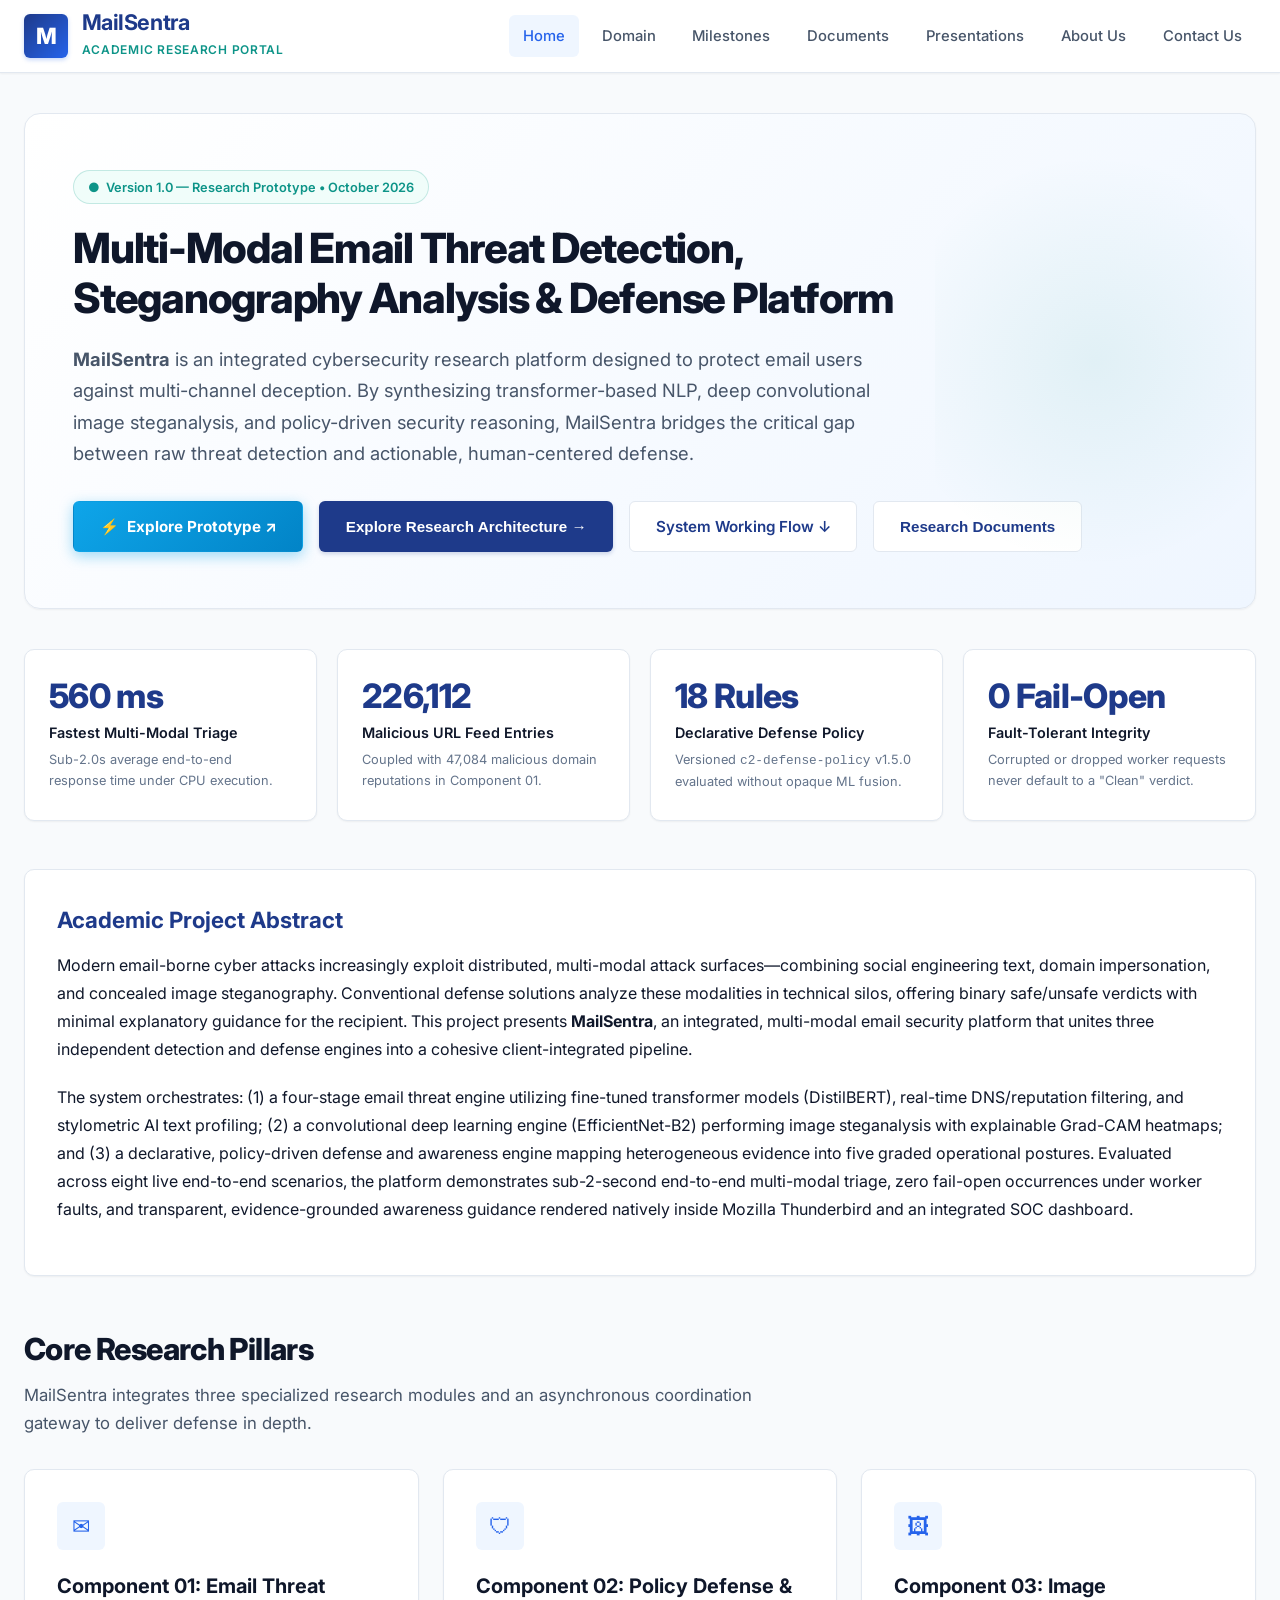
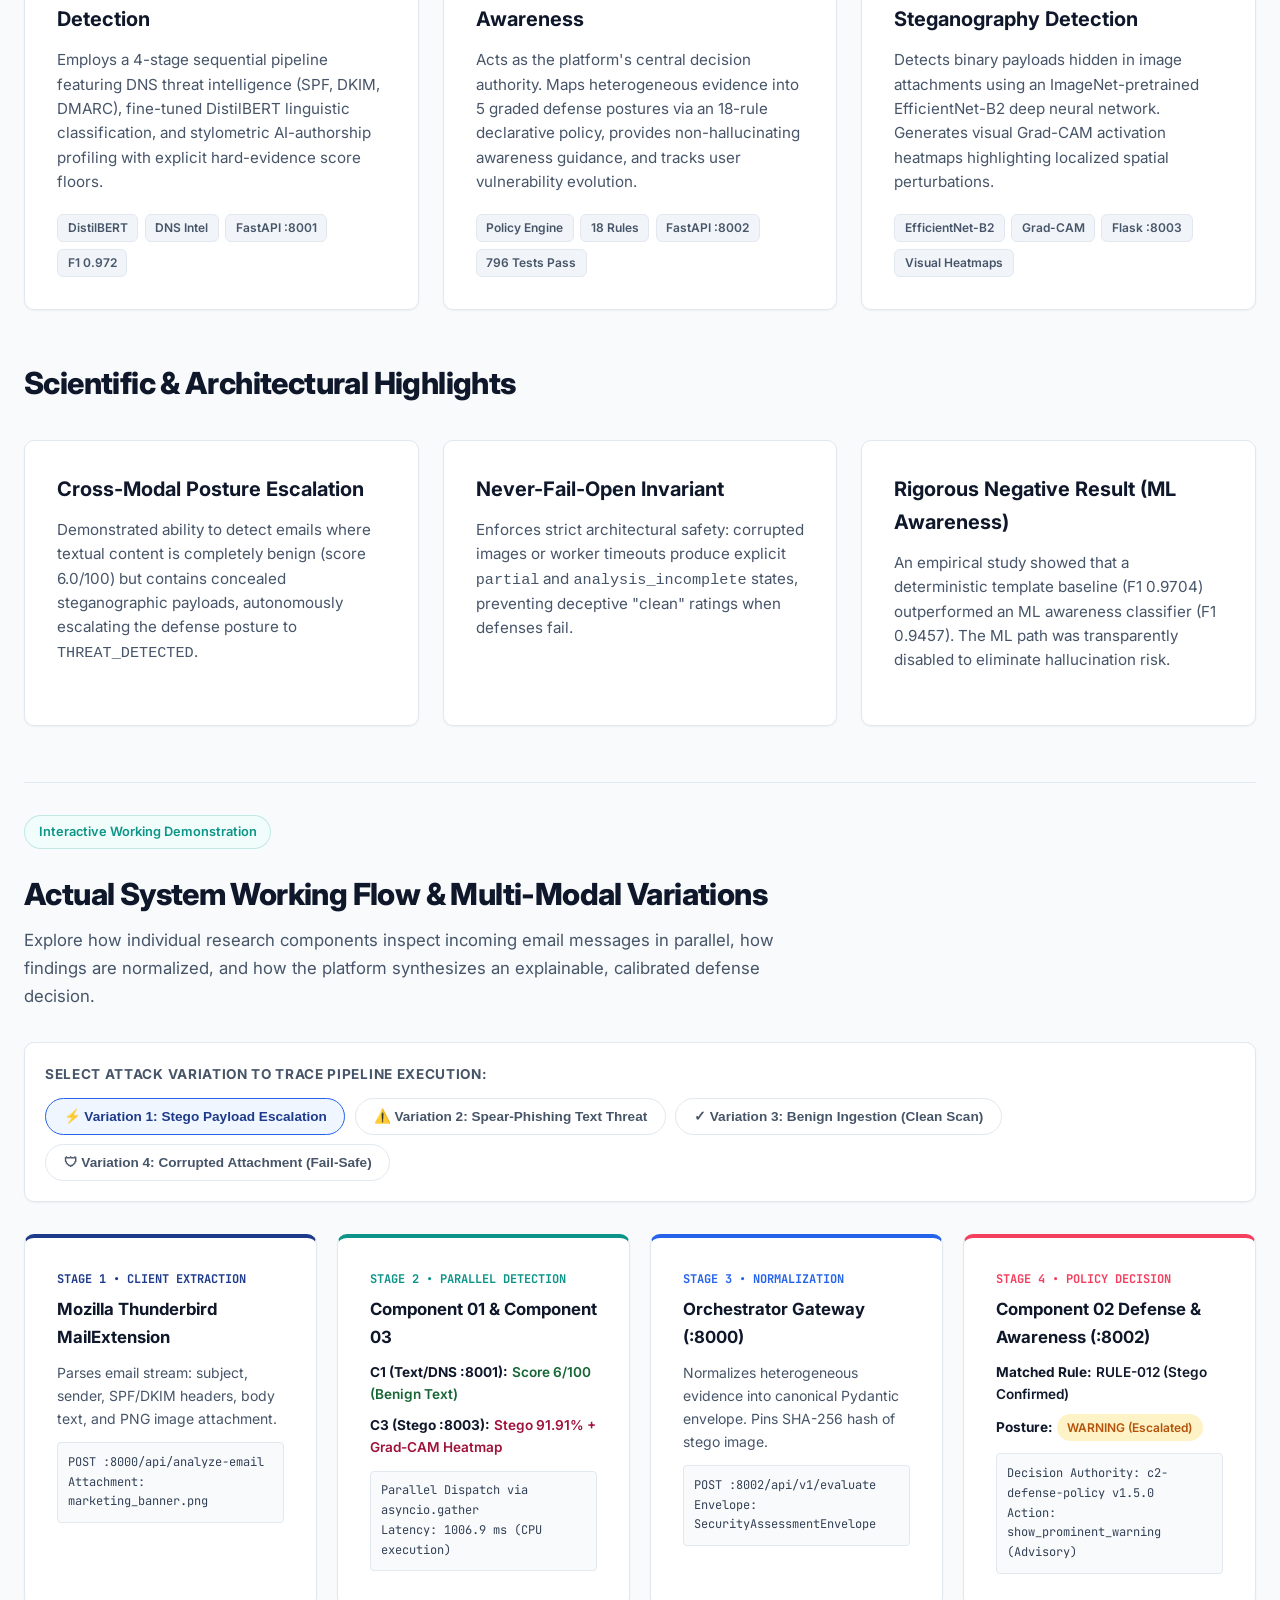
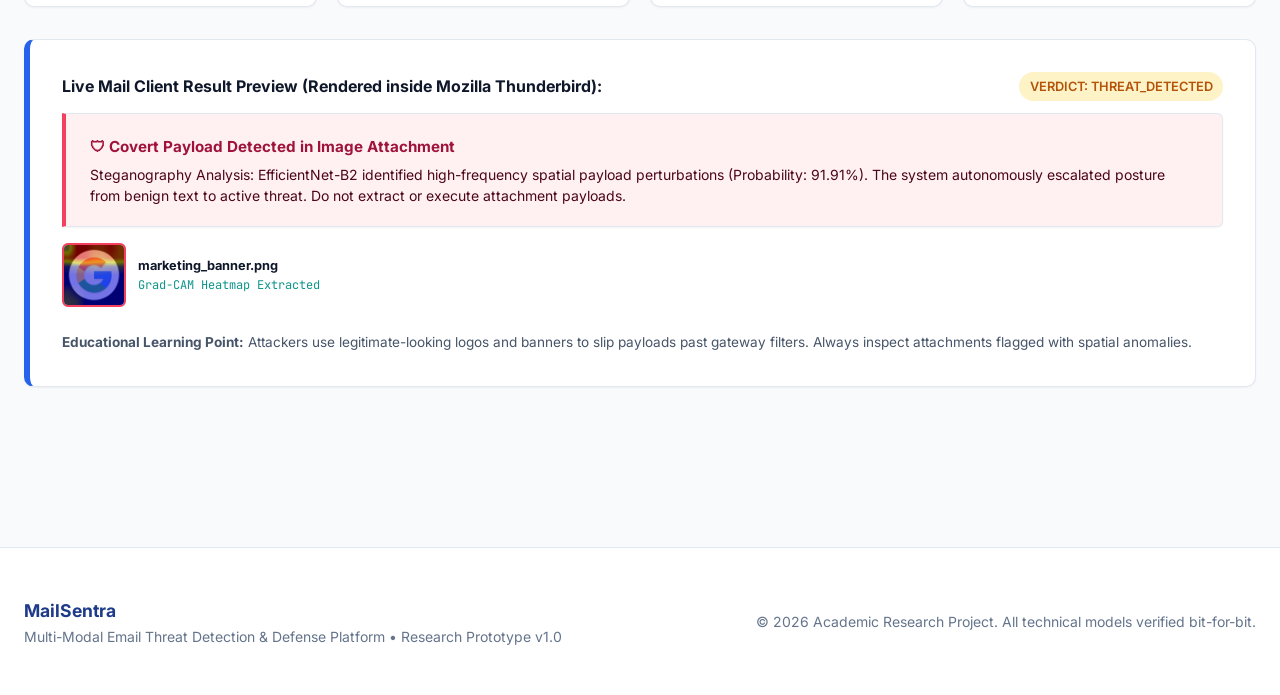
==== index.html @ 5cc87588 "Upload project folders and files" ====
<!DOCTYPE html>
<html lang="en">
<head>
  <meta charset="UTF-8">
  <meta name="viewport" content="width=device-width, initial-scale=1.0">
  <title>MailSentra | Multi-Modal Email Threat Detection & Defense Platform</title>
  <meta name="description" content="Official academic research information portal for MailSentra — an integrated multi-modal email security platform combining NLP threat classification, image steganalysis, and policy-driven defense.">
  <link rel="preconnect" href="https://fonts.googleapis.com">
  <link rel="preconnect" href="https://fonts.gstatic.com" crossorigin>
  <link href="https://fonts.googleapis.com/css2?family=Inter:wght@400;500;600;700;800&family=JetBrains+Mono:wght@400;500;600&display=swap" rel="stylesheet">
  <link rel="stylesheet" href="css/styles.css">
  <link rel="icon" type="image/png" href="assets/icon32.png">
</head>
<body>

  <!-- Navigation Bar -->
  <header class="navbar">
    <div class="nav-container">
      <a href="#home" class="brand-wrapper" data-target="home">
        <div class="brand-logo">M</div>
        <div class="brand-text">
          <h1>MailSentra</h1>
          <span>Academic Research Portal</span>
        </div>
      </a>
      <nav>
        <ul class="nav-menu">
          <li><a href="#home" class="nav-link active" data-target="home">Home</a></li>
          <li><a href="#domain" class="nav-link" data-target="domain">Domain</a></li>
          <li><a href="#milestones" class="nav-link" data-target="milestones">Milestones</a></li>
          <li><a href="#documents" class="nav-link" data-target="documents">Documents</a></li>
          <li><a href="#presentations" class="nav-link" data-target="presentations">Presentations</a></li>
          <li><a href="#about" class="nav-link" data-target="about">About Us</a></li>
          <li><a href="#contact" class="nav-link" data-target="contact">Contact Us</a></li>
        </ul>
      </nav>
    </div>
  </header>

  <!-- Main Portal Content -->
  <main class="main-wrapper">

    <!-- ==================== SECTION 1: HOME ==================== -->
    <section id="home" class="section-panel active">
      <div class="hero-box">
        <div class="badge-tag">
          <span>●</span> Version 1.0 — Research Prototype • October 2026
        </div>
        <h2 class="hero-title">Multi-Modal Email Threat Detection, Steganography Analysis & Defense Platform</h2>
        <p class="hero-lead">
          <strong>MailSentra</strong> is an integrated cybersecurity research platform designed to protect email users against multi-channel deception. By synthesizing transformer-based NLP, deep convolutional image steganalysis, and policy-driven security reasoning, MailSentra bridges the critical gap between raw threat detection and actionable, human-centered defense.
        </p>
        <div class="hero-actions">
          <a href="prototype/index.html" class="btn-primary" style="background: linear-gradient(135deg, #0ea5e9, #0284c7); text-decoration: none; display: inline-flex; align-items: center; gap: 0.5rem; font-weight: 700; box-shadow: 0 4px 14px rgba(14, 165, 233, 0.4);">
            <span>⚡</span> Explore Prototype ↗
          </a>
          <button class="btn-primary" data-switch-to="domain">Explore Research Architecture →</button>
          <a href="#system-flow-sample" class="btn-outline" style="text-decoration: none;">System Working Flow ↓</a>
          <button class="btn-outline" data-switch-to="documents">Research Documents</button>
        </div>
      </div>

      <!-- Key Metrics Row -->
      <div class="stats-grid">
        <div class="stat-card">
          <div class="stat-value">560 ms</div>
          <div class="stat-label">Fastest Multi-Modal Triage</div>
          <div class="stat-desc">Sub-2.0s average end-to-end response time under CPU execution.</div>
        </div>
        <div class="stat-card">
          <div class="stat-value">226,112</div>
          <div class="stat-label">Malicious URL Feed Entries</div>
          <div class="stat-desc">Coupled with 47,084 malicious domain reputations in Component 01.</div>
        </div>
        <div class="stat-card">
          <div class="stat-value">18 Rules</div>
          <div class="stat-label">Declarative Defense Policy</div>
          <div class="stat-desc">Versioned <code>c2-defense-policy</code> v1.5.0 evaluated without opaque ML fusion.</div>
        </div>
        <div class="stat-card">
          <div class="stat-value">0 Fail-Open</div>
          <div class="stat-label">Fault-Tolerant Integrity</div>
          <div class="stat-desc">Corrupted or dropped worker requests never default to a "Clean" verdict.</div>
        </div>
      </div>

      <!-- Abstract Section -->
      <div class="card" style="margin-bottom: 3rem;">
        <h3 class="card-title" style="font-size: 1.4rem; color: var(--primary);">Academic Project Abstract</h3>
        <p class="card-text" style="font-size: 1rem; color: var(--text-main); line-height: 1.75;">
          Modern email-borne cyber attacks increasingly exploit distributed, multi-modal attack surfaces—combining social engineering text, domain impersonation, and concealed image steganography. Conventional defense solutions analyze these modalities in technical silos, offering binary safe/unsafe verdicts with minimal explanatory guidance for the recipient. This project presents <strong>MailSentra</strong>, an integrated, multi-modal email security platform that unites three independent detection and defense engines into a cohesive client-integrated pipeline.
        </p>
        <p class="card-text" style="font-size: 1rem; color: var(--text-main); line-height: 1.75;">
          The system orchestrates: (1) a four-stage email threat engine utilizing fine-tuned transformer models (DistilBERT), real-time DNS/reputation filtering, and stylometric AI text profiling; (2) a convolutional deep learning engine (EfficientNet-B2) performing image steganalysis with explainable Grad-CAM heatmaps; and (3) a declarative, policy-driven defense and awareness engine mapping heterogeneous evidence into five graded operational postures. Evaluated across eight live end-to-end scenarios, the platform demonstrates sub-2-second end-to-end multi-modal triage, zero fail-open occurrences under worker faults, and transparent, evidence-grounded awareness guidance rendered natively inside Mozilla Thunderbird and an integrated SOC dashboard.
        </p>
      </div>

      <!-- Three Pillars Grid -->
      <div class="section-header">
        <h3 class="section-title">Core Research Pillars</h3>
        <p class="section-sub">MailSentra integrates three specialized research modules and an asynchronous coordination gateway to deliver defense in depth.</p>
      </div>

      <div class="card-grid">
        <div class="card">
          <div class="card-header-icon">✉</div>
          <h4 class="card-title">Component 01: Email Threat Detection</h4>
          <p class="card-text">
            Employs a 4-stage sequential pipeline featuring DNS threat intelligence (SPF, DKIM, DMARC), fine-tuned DistilBERT linguistic classification, and stylometric AI-authorship profiling with explicit hard-evidence score floors.
          </p>
          <div class="tag-list">
            <span class="tech-tag">DistilBERT</span>
            <span class="tech-tag">DNS Intel</span>
            <span class="tech-tag">FastAPI :8001</span>
            <span class="tech-tag">F1 0.972</span>
          </div>
        </div>

        <div class="card">
          <div class="card-header-icon">🛡</div>
          <h4 class="card-title">Component 02: Policy Defense & Awareness</h4>
          <p class="card-text">
            Acts as the platform's central decision authority. Maps heterogeneous evidence into 5 graded defense postures via an 18-rule declarative policy, provides non-hallucinating awareness guidance, and tracks user vulnerability evolution.
          </p>
          <div class="tag-list">
            <span class="tech-tag">Policy Engine</span>
            <span class="tech-tag">18 Rules</span>
            <span class="tech-tag">FastAPI :8002</span>
            <span class="tech-tag">796 Tests Pass</span>
          </div>
        </div>

        <div class="card">
          <div class="card-header-icon">🖼</div>
          <h4 class="card-title">Component 03: Image Steganography Detection</h4>
          <p class="card-text">
            Detects binary payloads hidden in image attachments using an ImageNet-pretrained EfficientNet-B2 deep neural network. Generates visual Grad-CAM activation heatmaps highlighting localized spatial perturbations.
          </p>
          <div class="tag-list">
            <span class="tech-tag">EfficientNet-B2</span>
            <span class="tech-tag">Grad-CAM</span>
            <span class="tech-tag">Flask :8003</span>
            <span class="tech-tag">Visual Heatmaps</span>
          </div>
        </div>
      </div>

      <!-- Research Highlights -->
      <div class="section-header">
        <h3 class="section-title">Scientific & Architectural Highlights</h3>
      </div>
      <div class="card-grid">
        <div class="card">
          <h4 class="card-title">Cross-Modal Posture Escalation</h4>
          <p class="card-text">
            Demonstrated ability to detect emails where textual content is completely benign (score 6.0/100) but contains concealed steganographic payloads, autonomously escalating the defense posture to <code>THREAT_DETECTED</code>.
          </p>
        </div>
        <div class="card">
          <h4 class="card-title">Never-Fail-Open Invariant</h4>
          <p class="card-text">
            Enforces strict architectural safety: corrupted images or worker timeouts produce explicit <code>partial</code> and <code>analysis_incomplete</code> states, preventing deceptive "clean" ratings when defenses fail.
          </p>
        </div>
        <div class="card">
          <h4 class="card-title">Rigorous Negative Result (ML Awareness)</h4>
          <p class="card-text">
            An empirical study showed that a deterministic template baseline (F1 0.9704) outperformed an ML awareness classifier (F1 0.9457). The ML path was transparently disabled to eliminate hallucination risk.
          </p>
        </div>
      </div>

      <!-- System Working Sample & Flow with Variations -->
      <div id="system-flow-sample" style="margin-top: 3.5rem; padding-top: 2rem; border-top: 1px solid var(--border-light);">
        <div class="section-header">
          <div class="badge-tag">Interactive Working Demonstration</div>
          <h3 class="section-title">Actual System Working Flow & Multi-Modal Variations</h3>
          <p class="section-sub">
            Explore how individual research components inspect incoming email messages in parallel, how findings are normalized, and how the platform synthesizes an explainable, calibrated defense decision.
          </p>
        </div>

        <!-- Variation Selection Bar -->
        <div style="background: #fff; border: 1px solid var(--border-light); border-radius: var(--radius-md); padding: 1.25rem; margin-bottom: 2rem; box-shadow: var(--shadow-sm);">
          <div style="font-size: 0.85rem; font-weight: 700; color: var(--secondary); text-transform: uppercase; letter-spacing: 0.05em; margin-bottom: 0.75rem;">
            Select Attack Variation to Trace Pipeline Execution:
          </div>
          <div style="display: flex; gap: 0.6rem; flex-wrap: wrap;">
            <button class="flow-scenario-btn active" data-flow="var-stego" style="padding: 0.6rem 1.1rem; border-radius: 9999px; font-size: 0.85rem; font-weight: 600; cursor: pointer; border: 1px solid var(--primary-light); background: var(--primary-subtle); color: var(--primary);">
              ⚡ Variation 1: Stego Payload Escalation
            </button>
            <button class="flow-scenario-btn" data-flow="var-phish" style="padding: 0.6rem 1.1rem; border-radius: 9999px; font-size: 0.85rem; font-weight: 600; cursor: pointer; border: 1px solid var(--border-light); background: #fff; color: var(--secondary);">
              ⚠️ Variation 2: Spear-Phishing Text Threat
            </button>
            <button class="flow-scenario-btn" data-flow="var-clean" style="padding: 0.6rem 1.1rem; border-radius: 9999px; font-size: 0.85rem; font-weight: 600; cursor: pointer; border: 1px solid var(--border-light); background: #fff; color: var(--secondary);">
              ✓ Variation 3: Benign Ingestion (Clean Scan)
            </button>
            <button class="flow-scenario-btn" data-flow="var-corrupt" style="padding: 0.6rem 1.1rem; border-radius: 9999px; font-size: 0.85rem; font-weight: 600; cursor: pointer; border: 1px solid var(--border-light); background: #fff; color: var(--secondary);">
              🛡 Variation 4: Corrupted Attachment (Fail-Safe)
            </button>
          </div>
        </div>

        <!-- Interactive Animated Pipeline Flow Display -->
        <div style="display: grid; grid-template-columns: repeat(auto-fit, minmax(280px, 1fr)); gap: 1.25rem; margin-bottom: 2rem;">
          
          <!-- Step 1: Mail Client Extraction -->
          <div class="card" style="border-top: 4px solid var(--primary);">
            <div style="font-family: var(--font-mono); font-size: 0.75rem; color: var(--primary); font-weight: 700;">STAGE 1 • CLIENT EXTRACTION</div>
            <h4 style="font-size: 1.05rem; margin: 0.4rem 0 0.6rem;">Mozilla Thunderbird MailExtension</h4>
            <p style="font-size: 0.875rem; color: var(--secondary); margin-bottom: 0.75rem;" id="flowStep1Text">
              Parses email stream: subject, sender, SPF/DKIM headers, body text, and PNG image attachment.
            </p>
            <div style="background: #f8fafc; padding: 0.6rem; border-radius: 4px; font-family: var(--font-mono); font-size: 0.75rem; color: #334155; border: 1px solid #e2e8f0;">
              POST :8000/api/analyze-email<br>
              <span id="flowStep1Meta">Attachment: marketing_banner.png</span>
            </div>
          </div>

          <!-- Step 2: Parallel Inspection (C1 + C3) -->
          <div class="card" style="border-top: 4px solid var(--teal-accent);">
            <div style="font-family: var(--font-mono); font-size: 0.75rem; color: var(--teal-accent); font-weight: 700;">STAGE 2 • PARALLEL DETECTION</div>
            <h4 style="font-size: 1.05rem; margin: 0.4rem 0 0.6rem;">Component 01 &amp; Component 03</h4>
            <div style="font-size: 0.85rem; margin-bottom: 0.5rem;">
              <strong>C1 (Text/DNS :8001):</strong> <span id="flowC1Output" style="color: #166534; font-weight: 600;">Score 6/100 (Benign Text)</span>
            </div>
            <div style="font-size: 0.85rem; margin-bottom: 0.75rem;">
              <strong>C3 (Stego :8003):</strong> <span id="flowC3Output" style="color: #9f1239; font-weight: 600;">Stego 91.91% + Grad-CAM Heatmap</span>
            </div>
            <div style="background: #f8fafc; padding: 0.6rem; border-radius: 4px; font-family: var(--font-mono); font-size: 0.75rem; color: #334155; border: 1px solid #e2e8f0;">
              Parallel Dispatch via asyncio.gather<br>
              Latency: <span id="flowLatency">1006.9 ms (CPU execution)</span>
            </div>
          </div>

          <!-- Step 3: Canonical Evidence Envelope -->
          <div class="card" style="border-top: 4px solid var(--primary-light);">
            <div style="font-family: var(--font-mono); font-size: 0.75rem; color: var(--primary-light); font-weight: 700;">STAGE 3 • NORMALIZATION</div>
            <h4 style="font-size: 1.05rem; margin: 0.4rem 0 0.6rem;">Orchestrator Gateway (:8000)</h4>
            <p style="font-size: 0.875rem; color: var(--secondary); margin-bottom: 0.75rem;" id="flowStep3Text">
              Normalizes heterogeneous evidence into canonical Pydantic envelope. Pins SHA-256 hash of stego image.
            </p>
            <div style="background: #f8fafc; padding: 0.6rem; border-radius: 4px; font-family: var(--font-mono); font-size: 0.75rem; color: #334155; border: 1px solid #e2e8f0;">
              POST :8002/api/v1/evaluate<br>
              <span id="flowStep3Envelope">Envelope: SecurityAssessmentEnvelope</span>
            </div>
          </div>

          <!-- Step 4: Decision & Defense Policy -->
          <div class="card" style="border-top: 4px solid #f43f5e;">
            <div style="font-family: var(--font-mono); font-size: 0.75rem; color: #f43f5e; font-weight: 700;">STAGE 4 • POLICY DECISION</div>
            <h4 style="font-size: 1.05rem; margin: 0.4rem 0 0.6rem;">Component 02 Defense &amp; Awareness (:8002)</h4>
            <div style="font-size: 0.85rem; margin-bottom: 0.5rem;">
              <strong>Matched Rule:</strong> <span id="flowRule" style="font-weight: 600;">RULE-012 (Stego Confirmed)</span>
            </div>
            <div style="font-size: 0.85rem; margin-bottom: 0.75rem;">
              <strong>Posture:</strong> <span id="flowPosture" class="badge-status badge-amber">WARNING (Escalated)</span>
            </div>
            <div style="background: #f8fafc; padding: 0.6rem; border-radius: 4px; font-family: var(--font-mono); font-size: 0.75rem; color: #334155; border: 1px solid #e2e8f0;">
              Decision Authority: c2-defense-policy v1.5.0<br>
              Action: <span id="flowAction">show_prominent_warning (Advisory)</span>
            </div>
          </div>

        </div>

        <!-- Rendered In-Client Warning Banner Preview -->
        <div class="card" style="border-left: 6px solid var(--primary-light); background: #ffffff;">
          <div style="display: flex; justify-content: space-between; align-items: center; margin-bottom: 0.75rem; flex-wrap: gap;">
            <div style="font-weight: 700; font-size: 1rem; color: var(--text-main);">
              Live Mail Client Result Preview (Rendered inside Mozilla Thunderbird):
            </div>
            <div id="flowVerdictBadge" class="badge-status badge-amber" style="font-size: 0.8rem;">
              VERDICT: THREAT_DETECTED
            </div>
          </div>

          <div id="flowBannerBox" class="callout" style="margin: 0 0 1rem 0; border-left-color: #f43f5e; background-color: #fff1f2;">
            <div id="flowBannerHeadline" style="font-weight: 700; color: #9f1239; font-size: 0.95rem;">
              🛡 Covert Payload Detected in Image Attachment
            </div>
            <div id="flowBannerText" style="font-size: 0.875rem; color: #4c0519; margin-top: 0.35rem; line-height: 1.5;">
              Steganography Analysis: EfficientNet-B2 identified high-frequency spatial payload perturbations (Probability: 91.91%). The system autonomously escalated posture from benign text to active threat. Do not extract or execute attachment payloads.
            </div>
          </div>

          <div style="display: flex; gap: 1.5rem; align-items: center; flex-wrap: wrap;">
            <div id="flowImageContainer" style="display: flex; align-items: center; gap: 0.75rem;">
              <img id="flowBannerImg" src="assets/stego_image.png" alt="Inspected Attachment" style="width: 64px; height: 64px; border-radius: 6px; object-fit: cover; border: 2px solid #f43f5e;">
              <div style="font-size: 0.8rem;">
                <div style="font-weight: 700; color: var(--text-main);">marketing_banner.png</div>
                <div style="color: var(--teal-accent); font-family: var(--font-mono); font-size: 0.75rem;">Grad-CAM Heatmap Extracted</div>
              </div>
            </div>
            <div style="font-size: 0.85rem; color: var(--secondary);">
              <strong>Educational Learning Point:</strong> <span id="flowLearningPoint">Attackers use legitimate-looking logos and banners to slip payloads past gateway filters. Always inspect attachments flagged with spatial anomalies.</span>
            </div>
          </div>
        </div>

      </div>
    </section>

    <!-- ==================== SECTION 2: DOMAIN ==================== -->
    <section id="domain" class="section-panel">
      <div class="section-header">
        <div class="badge-tag">Academic Research Core</div>
        <h2 class="section-title">Domain Background, Methodology & Architecture</h2>
        <p class="section-sub">Comprehensive technical details on the cyber threat landscape, formal problem definition, system architecture, and empirical evaluation results.</p>
      </div>

      <!-- Domain Sub-navigation Tabs -->
      <div class="tab-nav">
        <button class="tab-btn active" data-tab="domain-background">1. Background & Problem</button>
        <button class="tab-btn" data-tab="domain-architecture">2. Architecture & Pipeline</button>
        <button class="tab-btn" data-tab="domain-components">3. Component Mapping</button>
        <button class="tab-btn" data-tab="domain-results">4. Experimental Results</button>
      </div>

      <!-- Tab 1: Background & Problem -->
      <div id="domain-background" class="tab-content active">
        <div class="card" style="margin-bottom: 2rem;">
          <h3 class="card-title" style="color: var(--primary);">The Modern Multi-Vector Email Threat Landscape</h3>
          <p class="card-text">
            Email remains the primary initial access vector for advanced persistent threats, business email compromise (BEC), and automated cyber manipulation. Modern adversaries no longer rely solely on simple typographical errors or suspicious attachments. Instead, attacks have evolved into <strong>multi-modal social engineering campaigns</strong>:
          </p>
          <ul style="margin-left: 1.5rem; margin-bottom: 1.5rem; color: var(--secondary);">
            <li><strong>Linguistic Manipulation & Synthetic Phrasing:</strong> Spear-phishing campaigns leverage urgency triggers, authority impersonation, and large language models (LLMs) to craft convincing, grammatically pristine text.</li>
            <li><strong>Sender Infrastructure Abuse:</strong> Attackers weaponize lookalike domain typography (typosquatting, IDN homographs) and exploit misconfigurations in domain authentication records (SPF, DKIM, and DMARC).</li>
            <li><strong>Steganographic Payload Delivery:</strong> Digital steganography embeds covert payloads inside arbitrary carrier images (PNG, JPEG, BMP), altering pixel values imperceptibly while preserving visual appearance. Conventional antivirus and secure email gateways cannot detect payloads hidden inside valid image structures.</li>
            <li><strong>The Explainability Deficit:</strong> Legacy security tools act as black boxes—they either silently quarantine messages or present generic warnings without explaining <em>why</em> an email is hazardous or how the recipient should respond.</li>
          </ul>

          <div class="callout">
            <div class="callout-title">Formal Overall Research Problem Statement</div>
            <p style="font-size: 0.95rem; color: var(--text-main); font-style: italic;">
              "Modern email-borne cyber attacks increasingly exploit distributed, multi-modal attack surfaces—combining social engineering text, domain impersonation, and concealed image steganography. Defenses in common practice evaluate these vectors in isolation and deliver opaque, binary verdicts without contextual explanations. Consequently, multi-channel attacks bypass perimeter filters, and recipient end users—lacking actionable reasoning—remain vulnerable to persistent manipulation."
            </p>
          </div>
        </div>

        <div class="section-header">
          <h3 class="section-title">Specific Research Objectives</h3>
        </div>
        <div class="card-grid">
          <div class="card">
            <h4 class="card-title">Obj 1: Multi-Stage Threat Detection</h4>
            <p class="card-text">Implement a sequential email threat detection pipeline combining DNS/reputation prefiltering, fine-tuned DistilBERT classification, and stylometric AI text profiling with hard score floors.</p>
          </div>
          <div class="card">
            <h4 class="card-title">Obj 2: Deep Steganalysis with Grad-CAM</h4>
            <p class="card-text">Develop an EfficientNet-B2 deep convolutional model for binary clean/stego classification, coupled with Gradient-weighted Class Activation Mapping (Grad-CAM) visual heatmaps.</p>
          </div>
          <div class="card">
            <h4 class="card-title">Obj 3: Declarative Policy Defense</h4>
            <p class="card-text">Construct an 18-rule declarative policy engine and severity arbitration layer that outputs calibrated five-level defense postures without unvalidated ML fusion.</p>
          </div>
          <div class="card">
            <h4 class="card-title">Obj 4: Grounded Awareness & Profiling</h4>
            <p class="card-text">Design an evidence-grounded awareness generation system and longitudinal vulnerability profiler tracking user security evolution across seven progression states.</p>
          </div>
          <div class="card">
            <h4 class="card-title">Obj 5: Asynchronous Gateway Coordination</h4>
            <p class="card-text">Architect a lightweight, asynchronous FastAPI gateway handling parallel worker dispatch, dependency isolation, and never-fail-open error handling.</p>
          </div>
          <div class="card">
            <h4 class="card-title">Obj 6: Native Client Delivery & Triage</h4>
            <p class="card-text">Deploy and validate a unified Mozilla Thunderbird MailExtension and SOC demonstration dashboard to evaluate end-to-end multi-modal triage across live attack scenarios.</p>
          </div>
        </div>
      </div>

      <!-- Tab 2: Architecture & Pipeline -->
      <div id="domain-architecture" class="tab-content">
        <div class="card" style="margin-bottom: 2rem;">
          <h3 class="card-title" style="color: var(--primary);">System Architecture & Multi-Service Topology</h3>
          <p class="card-text">
            MailSentra operates as a multi-service cluster on loopback (<code>127.0.0.1:8000–8003</code>). Because individual research components possess mutually exclusive library dependencies (e.g., conflicting PyTorch and scikit-learn pins), each service executes within its own isolated Python 3.11 virtual environment communicating strictly over HTTP.
          </p>

          <div class="code-block">
                                    [ Mozilla Thunderbird Client ]
                                                  │
                                                  │ HTTP POST /api/analyze-email
                                                  ▼
                                    [ Orchestrator Gateway (:8000) ]
                                      - Assigns unique request_id
                                      - Parallel Worker Dispatch (asyncio)
                                                  │
                         ┌────────────────────────┴────────────────────────┐
                         │ Text & Metadata                                 │ Image Attachments
                         ▼                                                 ▼
          [ Component 01 Engine (:8001) ]                   [ Component 03 Engine (:8003) ]
          - Prefilter (SPF, DKIM, DNS Intel)                - 224x224 Tensor Scaling
          - DistilBERT Scam Classifier                      - EfficientNet-B2 Stego CNN
          - Stylometric AI Text Profiler                    - Grad-CAM Visual Heatmap
          - Hybrid Risk Scorer                              - Softmax Class Probabilities
                         │                                                 │
                         │ Threat Score (0-100)                            │ Stego Probability & Heatmap
                         └────────────────────────┬────────────────────────┘
                                                  ▼
                                    [ Canonical Envelope Builder ]
                                      - SecurityAssessmentEnvelope Schema
                                      - Evidence Normalization & Hashing
                                                  │
                                                  │ HTTP POST /api/v1/evaluate (Bearer Token)
                                                  ▼
                                    [ Component 02 Defense Engine (:8002) ]
                                      - D3 Trigger Gate (Clean Check)
                                      - Four-Factor Evidence Assessment
                                      - C3 Direct Severity Arbitration
                                      - Declarative 18-Rule Policy Matching
                                      - Evidence-Grounded Awareness Text
                                      - Longitudinal Vulnerability Profiler
                                                  │
                                                  │ Unified Defense Response
                                                  ▼
                                    [ Client & Dashboard Delivery ]
                                      - Thunderbird In-Message Banner
                                      - Real-Time SOC Incident Feed
          </div>

          <div class="callout callout-teal">
            <div class="callout-title">The Never-Fail-Open Guarantee</div>
            <p style="font-size: 0.95rem; color: var(--text-main);">
              If Component 01 or Component 03 encounters a timeout, corrupt file, or worker exception, the platform strictly reports an explicit <code>partial</code> status with detailed error fields. An unanalyzed attachment <strong>never defaults to safe or clean</strong>.
            </p>
          </div>
        </div>
      </div>

      <!-- Tab 3: Component Mapping -->
      <div id="domain-components" class="tab-content">
        <div class="section-header">
          <h3 class="section-title">Component Responsibility & Integration Mapping</h3>
          <p class="section-sub">Detailed breakdown of the four functional units constituting the integrated MailSentra system.</p>
        </div>

        <div class="table-container">
          <table class="data-table">
            <thead>
              <tr>
                <th>Component</th>
                <th>Research Subproblem</th>
                <th>Core Method & Model</th>
                <th>Input Data</th>
                <th>Output Artifact</th>
                <th>Runtime & Port</th>
              </tr>
            </thead>
            <tbody>
              <tr>
                <td><strong>Component 01</strong></td>
                <td>Deceptive email text, sender infrastructure abuse, malicious links.</td>
                <td>DistilBERT Transformer + Prefilter (SPF/DKIM/DNS) + Stylometric AI Detector.</td>
                <td>Structured JSON / EML: Subject, body, headers, URLs, attachment metadata.</td>
                <td>Risk score (0–100), risk level, scam classification, stage breakdown.</td>
                <td>FastAPI • Port 8001 (<code>.venv-c1</code>)</td>
              </tr>
              <tr>
                <td><strong>Component 02</strong></td>
                <td>Policy-driven defense postures, severity arbitration, and user awareness.</td>
                <td>18-Rule Declarative Policy (<code>c2-defense-policy</code> v1.5.0) + Longitudinal Profiler.</td>
                <td>Strict <code>SecurityAssessmentEnvelope</code> with C1 and C3 evidence items.</td>
                <td>Calibrated defense posture, advisory action, awareness guidance, audit log.</td>
                <td>FastAPI • Port 8002 (<code>.venv-c2</code>)</td>
              </tr>
              <tr>
                <td><strong>Component 03</strong></td>
                <td>Concealed digital payloads hidden inside image attachments.</td>
                <td>Transfer Learning with EfficientNet-B2 + Grad-CAM Visual Heatmaps.</td>
                <td>Multipart image streams (PNG, JPEG, BMP attachments).</td>
                <td>Prediction (Clean/Stego), class probabilities, Base64 Grad-CAM heatmap.</td>
                <td>Flask • Port 8003 (<code>.venv-c3</code>)</td>
              </tr>
              <tr>
                <td><strong>Orchestrator</strong></td>
                <td>System coordination, dependency isolation, and fail-safe delivery.</td>
                <td>Asynchronous parallel dispatch (<code>asyncio.gather</code>) + Canonical schemas.</td>
                <td>Client request from Thunderbird or direct RFC 822 EML upload.</td>
                <td>Aggregated <code>UnifiedAnalysisResponse</code> and live SOC dashboard feed.</td>
                <td>FastAPI • Port 8000 (<code>.venv-orchestrator</code>)</td>
              </tr>
            </tbody>
          </table>
        </div>
      </div>

      <!-- Tab 4: Experimental Results -->
      <div id="domain-results" class="tab-content">
        <div class="section-header">
          <h3 class="section-title">Empirical Results & Live Verification Benchmarks</h3>
          <p class="section-sub">Measured on Windows 11 x64 (CPU execution) during live system verification on October 10, 2026.</p>
        </div>

        <div class="table-container">
          <table class="data-table">
            <thead>
              <tr>
                <th>Scenario ID</th>
                <th>Evaluated Test Case</th>
                <th>Observed Verdict</th>
                <th>Calibrated Posture</th>
                <th>End-to-End Latency</th>
                <th>Key Empirical Finding</th>
              </tr>
            </thead>
            <tbody>
              <tr>
                <td><strong>Scenario 1</strong></td>
                <td>Benign text email</td>
                <td><code>BENIGN</code></td>
                <td><code>informational</code></td>
                <td>911.8 ms</td>
                <td>D3 Trigger Gate routes complete-and-clean to scan-tick (RULE-006).</td>
              </tr>
              <tr>
                <td><strong>Scenario 2</strong></td>
                <td>Phishing text email</td>
                <td><code>THREAT_DETECTED</code></td>
                <td><code>warning</code></td>
                <td>560.0 ms</td>
                <td>DistilBERT score 85.0 triggers prominent user warning banner (RULE-009).</td>
              </tr>
              <tr>
                <td><strong>Scenario 3</strong></td>
                <td>Benign text + Clean image</td>
                <td><code>BENIGN</code></td>
                <td><code>informational</code></td>
                <td>1018.4 ms</td>
                <td>Parallel dispatch completes with both modalities confirming clean status.</td>
              </tr>
              <tr>
                <td><strong>Scenario 4</strong></td>
                <td>Benign text + Stego image</td>
                <td><code>THREAT_DETECTED</code></td>
                <td><code>warning</code></td>
                <td>1006.9 ms</td>
                <td><strong>Cross-modal escalation:</strong> Low text score (6.0) escalated to threat purely on stego finding (prob: 0.9191).</td>
              </tr>
              <tr>
                <td><strong>Scenario 5</strong></td>
                <td>Phishing text + Stego image</td>
                <td><code>THREAT_DETECTED</code></td>
                <td><code>warning</code></td>
                <td>1808.9 ms</td>
                <td>Both modalities corroborate; severity arbitration selects higher threat band.</td>
              </tr>
              <tr>
                <td><strong>Scenario 7</strong></td>
                <td>Corrupted image attachment</td>
                <td><code>BENIGN</code> (Status: <code>partial</code>)</td>
                <td><code>informational</code></td>
                <td>1170.0 ms</td>
                <td><strong>Fail-safe verified:</strong> C3 reports error; attachment returns <code>is_stego: null</code>, never "clean".</td>
              </tr>
              <tr>
                <td><strong>Scenario 8</strong></td>
                <td>Raw RFC 822 EML upload</td>
                <td><code>THREAT_DETECTED</code></td>
                <td><code>warning</code></td>
                <td>1065.8 ms</td>
                <td>Native MIME parsing extracts text and images for full inspection.</td>
              </tr>
            </tbody>
          </table>
        </div>
      </div>
    </section>

    <!-- ==================== SECTION 3: MILESTONES ==================== -->
    <section id="milestones" class="section-panel">
      <div class="section-header">
        <div class="badge-tag">Academic Timeline & Progress Tracking</div>
        <h2 class="section-title">Academic Assessments & Engineering Roadmap</h2>
        <p class="section-sub">Tracking the project lifecycle from initial concept defense to final multi-service integration and viva defense.</p>
      </div>

      <div class="tab-nav">
        <button class="tab-btn active" data-tab="milestone-academic">Academic Assessments</button>
        <button class="tab-btn" data-tab="milestone-engineering">10-Phase Engineering Roadmap</button>
      </div>

      <div id="milestone-academic" class="tab-content active">
        <div class="card-grid">
          <div class="card">
            <span class="badge-status badge-green" style="margin-bottom: 1rem; width: fit-content;">Completed</span>
            <h4 class="card-title">1. Project Proposal (ACAD-M01)</h4>
            <p class="card-text">
              Formal defense of the multi-modal research concept, defining the scope boundaries of linguistic threat detection, image steganalysis, and policy-driven defense.
            </p>
          </div>

          <div class="card">
            <span class="badge-status badge-green" style="margin-bottom: 1rem; width: fit-content;">Completed</span>
            <h4 class="card-title">2. Progress Presentation 1 (ACAD-M02)</h4>
            <p class="card-text">
              Evaluation of baseline machine learning architectures: fine-tuning DistilBERT on phishing corpora and configuring transfer learning with EfficientNet-B2.
            </p>
          </div>

          <div class="card">
            <span class="badge-status badge-green" style="margin-bottom: 1rem; width: fit-content;">Completed</span>
            <h4 class="card-title">3. Progress Presentation 2 (ACAD-M03)</h4>
            <p class="card-text">
              Demonstration of standalone prototypes and independent Thunderbird extensions; identification of microservice dependency conflicts and initial integration planning.
            </p>
          </div>

          <div class="card">
            <span class="badge-status badge-blue" style="margin-bottom: 1rem; width: fit-content;">Completed / Verified</span>
            <h4 class="card-title">4. Final Assessment & Demo (ACAD-M04)</h4>
            <p class="card-text">
              Comprehensive live demonstration of the fully integrated multi-modal platform operating end-to-end within Mozilla Thunderbird and the live SOC dashboard.
            </p>
          </div>

          <div class="card">
            <span class="badge-status badge-amber" style="margin-bottom: 1rem; width: fit-content;">Prepared / Pending</span>
            <h4 class="card-title">5. Viva Voce / Oral Defense (ACAD-M05)</h4>
            <p class="card-text">
              Oral examination defending architectural choices, model weight preservation, fail-safe invariants, and empirical negative results in ML awareness selection.
            </p>
          </div>
        </div>
      </div>

      <div id="milestone-engineering" class="tab-content">
        <div class="table-container">
          <table class="data-table">
            <thead>
              <tr>
                <th>Phase</th>
                <th>Engineering Milestone</th>
                <th>Key Technical Objective</th>
                <th>Verification Evidence</th>
                <th>Status</th>
              </tr>
            </thead>
            <tbody>
              <tr>
                <td><strong>Phase 0</strong></td>
                <td>Workspace Safety & Baseline</td>
                <td>Create immutable backup; record SHA-256 for all 5 ML models.</td>
                <td><code>backup-baseline/BASELINE_MANIFEST.md</code></td>
                <td><span class="badge-status badge-green">Verified</span></td>
              </tr>
              <tr>
                <td><strong>Phase 1</strong></td>
                <td>Environment Isolation</td>
                <td>Resolve PyTorch/scikit-learn dependency conflicts with 4 venvs.</td>
                <td><code>ENVIRONMENT_BASELINE.md</code></td>
                <td><span class="badge-status badge-green">Verified</span></td>
              </tr>
              <tr>
                <td><strong>Phase 2</strong></td>
                <td>Configuration Normalization</td>
                <td>Eliminate machine-specific absolute paths; configure .env files.</td>
                <td><code>PHASE2_CONFIGURATION_CHANGES.md</code></td>
                <td><span class="badge-status badge-green">Verified</span></td>
              </tr>
              <tr>
                <td><strong>Phase 3</strong></td>
                <td>Port Reassignment</td>
                <td>Eliminate port collisions: Orchestrator 8000, C1 8001, C2 8002, C3 8003.</td>
                <td><code>PHASE3_PORT_AND_SERVICE_VALIDATION.md</code></td>
                <td><span class="badge-status badge-green">Verified</span></td>
              </tr>
              <tr>
                <td><strong>Phase 4</strong></td>
                <td>API Contract Capture</td>
                <td>Capture 14 canonical JSON payloads; build Pydantic schemas.</td>
                <td><code>LIVE_API_CONTRACTS.md</code></td>
                <td><span class="badge-status badge-green">Verified</span></td>
              </tr>
              <tr>
                <td><strong>Phase 5</strong></td>
                <td>Orchestrator Construction</td>
                <td>Build asynchronous FastAPI gateway with parallel dispatch.</td>
                <td><code>PHASE5_ORCHESTRATOR_INTEGRATION.md</code></td>
                <td><span class="badge-status badge-green">Verified</span></td>
              </tr>
              <tr>
                <td><strong>Phase 6</strong></td>
                <td>Multi-Modal Pipeline</td>
                <td>Connect parallel image fan-out and Grad-CAM extraction.</td>
                <td><code>orchestrator/app/main.py</code></td>
                <td><span class="badge-status badge-green">Verified</span></td>
              </tr>
              <tr>
                <td><strong>Phase 7</strong></td>
                <td>End-to-End Testing</td>
                <td>Validate 8 live test scenarios and automated SOC dashboard.</td>
                <td><code>PHASE7_DASHBOARD_DEMO.md</code></td>
                <td><span class="badge-status badge-green">Verified</span></td>
              </tr>
              <tr>
                <td><strong>Phase 8</strong></td>
                <td>Client Unification</td>
                <td>Deprecate legacy extensions; deploy unified Thunderbird WebExtension.</td>
                <td><code>PHASE6_THUNDERBIRD_INTEGRATION.md</code></td>
                <td><span class="badge-status badge-green">Verified</span></td>
              </tr>
              <tr>
                <td><strong>Phase 9</strong></td>
                <td>Security Hardening</td>
                <td>Upgrade Component 02 policy engine; verify 167 phase checks.</td>
                <td><code>FINAL_INTEGRATION_VERIFICATION.md</code></td>
                <td><span class="badge-status badge-green">Verified</span></td>
              </tr>
            </tbody>
          </table>
        </div>
      </div>
    </section>

    <!-- ==================== SECTION 4: DOCUMENTS ==================== -->
    <section id="documents" class="section-panel">
      <div class="section-header">
        <div class="badge-tag">Academic Publications & Reports</div>
        <h2 class="section-title">Research Documentation Catalogue</h2>
        <p class="section-sub">Audited inventory of research reports, architectural specifications, and test documents produced across the project lifecycle.</p>
      </div>

      <div class="card-grid">
        <div class="card">
          <div class="card-header-icon">📑</div>
          <h4 class="card-title">Common Thesis Evidence Base</h4>
          <p class="card-text">
            Comprehensive 12-chapter evidence base compiling empirical test data, architectural topologies, and cross-component evaluation benchmarks.
          </p>
          <div class="tag-list">
            <span class="tech-tag">DOCX / ZIP</span>
            <span class="tech-tag">Final Stage</span>
            <span class="tech-tag">587 KB Archive</span>
          </div>
        </div>

        <div class="card">
          <div class="card-header-icon">📐</div>
          <h4 class="card-title">System Architecture Specification</h4>
          <p class="card-text">
            Concise technical reference specifying inter-service port mappings, model ownership boundaries, data trust envelopes, and fail-safe invariants.
          </p>
          <div class="tag-list">
            <span class="tech-tag">Markdown</span>
            <span class="tech-tag">docs/SYSTEM_ARCHITECTURE.md</span>
          </div>
        </div>

        <div class="card">
          <div class="card-header-icon">🧪</div>
          <h4 class="card-title">Integrated Testing & Evaluation Report</h4>
          <p class="card-text">
            Empirical validation records documenting 854 passing pytest runs, 167 phase regression checks, 15 security audit probes, and 8 live E2E scenarios.
          </p>
          <div class="tag-list">
            <span class="tech-tag">Markdown</span>
            <span class="tech-tag">common_thesis_evidence/06</span>
          </div>
        </div>

        <div class="card">
          <div class="card-header-icon">🔬</div>
          <h4 class="card-title">Machine Learning Research Report (C2)</h4>
          <p class="card-text">
            Empirical research study documenting the negative result where deterministic keyword templates (F1 0.9704) outperformed an ML awareness classifier (F1 0.9457).
          </p>
          <div class="tag-list">
            <span class="tech-tag">Markdown</span>
            <span class="tech-tag">Negative Finding</span>
          </div>
        </div>

        <div class="card">
          <div class="card-header-icon">🛡</div>
          <h4 class="card-title">Live API Contract Catalogue</h4>
          <p class="card-text">
            Comprehensive specification of canonical JSON request and response payloads, including <code>SecurityAssessmentEnvelope</code> and <code>UnifiedAnalysisResponse</code>.
          </p>
          <div class="tag-list">
            <span class="tech-tag">Markdown</span>
            <span class="tech-tag">LIVE_API_CONTRACTS.md</span>
          </div>
        </div>

        <div class="card">
          <div class="card-header-icon">🎓</div>
          <h4 class="card-title">Viva Voce Technical Cheat Sheet</h4>
          <p class="card-text">
            Academic defense reference addressing examiner questions on dependency isolation, Grad-CAM visual heatmaps, and never-fail-open error handling.
          </p>
          <div class="tag-list">
            <span class="tech-tag">Markdown</span>
            <span class="tech-tag">VIVA_CHEAT_SHEET.md</span>
          </div>
        </div>
      </div>
    </section>

    <!-- ==================== SECTION 5: PRESENTATIONS ==================== -->
    <section id="presentations" class="section-panel">
      <div class="section-header">
        <div class="badge-tag">Presentations & Live Demos</div>
        <h2 class="section-title">Academic Presentations & Demonstration Scenarios</h2>
        <p class="section-sub">Formal slide decks, demonstration walkthroughs, and live attack scenarios prepared for academic evaluation.</p>
      </div>

      <div class="card-grid" style="margin-bottom: 3rem;">
        <div class="card">
          <h4 class="card-title">Milestone 1: Project Proposal Deck</h4>
          <p class="card-text">Presentation covering the multi-modal problem formulation, related work, and technical division of component responsibilities.</p>
          <div class="tag-list"><span class="tech-tag">Proposal Stage</span><span class="tech-tag">Status: Pending Upload</span></div>
        </div>

        <div class="card">
          <h4 class="card-title">Milestone 2: Progress Presentation 1 (PP1)</h4>
          <p class="card-text">Slides detailing DistilBERT fine-tuning, dataset curation, EfficientNet-B2 transfer learning, and initial API contract designs.</p>
          <div class="tag-list"><span class="tech-tag">Mid-Term 1</span><span class="tech-tag">Status: Pending Upload</span></div>
        </div>

        <div class="card">
          <h4 class="card-title">Milestone 3: Progress Presentation 2 (PP2)</h4>
          <p class="card-text">Slides demonstrating standalone prototypes, independent Thunderbird add-ons, and integration roadmap.</p>
          <div class="tag-list"><span class="tech-tag">Mid-Term 2</span><span class="tech-tag">Status: Pending Upload</span></div>
        </div>

        <div class="card">
          <h4 class="card-title">Final Assessment & Viva Defense Deck</h4>
          <p class="card-text">Comprehensive slide deck walking examiners through end-to-end multi-modal triage, Grad-CAM visualization, and empirical benchmarks.</p>
          <div class="tag-list"><span class="tech-tag">Final Defense</span><span class="tech-tag">Status: Prepared</span></div>
        </div>
      </div>

      <div class="section-header">
        <h3 class="section-title">Executable Live Demonstration Scenarios</h3>
        <p class="section-sub">The platform includes 6 built-in demonstration fixtures runnable directly from the SOC dashboard or via automated test scripts.</p>
      </div>

      <div class="card-grid">
        <div class="card">
          <h4 class="card-title">Demo 1: Benign Email Baseline</h4>
          <p class="card-text">Submits legitimate business email. Verifies clean text triage (score 2.0) and informational advice banner.</p>
        </div>
        <div class="card">
          <h4 class="card-title">Demo 2: Spear-Phishing Attack</h4>
          <p class="card-text">Submits credential harvesting text. Verifies DistilBERT classification (score 85.0) and prominent warning display.</p>
        </div>
        <div class="card">
          <h4 class="card-title">Demo 3: Clean Image Attachment</h4>
          <p class="card-text">Submits benign email with standard photo. Verifies parallel text and visual inspection confirming clean status.</p>
        </div>
        <div class="card">
          <h4 class="card-title">Demo 4: Covert Steganography Escalation</h4>
          <p class="card-text">Submits benign text email hiding stego image payload. Verifies autonomous escalation to <code>THREAT_DETECTED</code> with Grad-CAM heatmap.</p>
        </div>
        <div class="card">
          <h4 class="card-title">Demo 5: Composite Multi-Modal Threat</h4>
          <p class="card-text">Simultaneous phishing text and steganographic payload. Verifies multi-factor severity arbitration.</p>
        </div>
        <div class="card">
          <h4 class="card-title">Demo 6: Corrupted Attachment Resiliency</h4>
          <p class="card-text">Fault injection with unreadable image. Verifies explicit <code>partial</code> status, proving the system never fails open.</p>
        </div>
      </div>
    </section>

    <!-- ==================== SECTION 6: ABOUT US ==================== -->
    <section id="about" class="section-panel">
      <div class="section-header">
        <div class="badge-tag">Research Team & Governance</div>
        <h2 class="section-title">Research Team, Supervision & Roles</h2>
        <p class="section-sub">The researchers, software architects, and academic supervisors behind the MailSentra platform.</p>
      </div>

      <div class="team-grid">
        <div class="team-card">
          <div class="team-avatar">C1</div>
          <h4 class="team-name">Lead Researcher — C1</h4>
          <div class="team-role">Email Threat Detection Engine</div>
          <p class="team-bio">
            Specialized in NLP-based social engineering detection, DNS authentication verification (SPF/DKIM/DMARC), and stylometric AI-authorship profiling. Fine-tuned the DistilBERT transformer model.
          </p>
        </div>

        <div class="team-card">
          <div class="team-avatar">C2</div>
          <h4 class="team-name">Lead Researcher — C2</h4>
          <div class="team-role">Defense Policy & Awareness Layer</div>
          <p class="team-bio">
            Specialized in declarative security policy design, severity arbitration across incommensurable detector outputs, deterministic awareness generation, and user vulnerability profiling.
          </p>
        </div>

        <div class="team-card">
          <div class="team-avatar">C3</div>
          <h4 class="team-name">Lead Researcher — C3</h4>
          <div class="team-role">Image Steganography Detection</div>
          <p class="team-bio">
            Specialized in deep convolutional steganalysis and visual feature attribution. Configured transfer learning on EfficientNet-B2 and integrated Gradient-weighted Class Activation Mapping (Grad-CAM).
          </p>
        </div>

        <div class="team-card">
          <div class="team-avatar">IA</div>
          <h4 class="team-name">Systems Architect</h4>
          <div class="team-role">Integration Gateway & Client</div>
          <p class="team-bio">
            Specialized in multi-environment dependency isolation, asynchronous FastAPI gateway orchestration, canonical Pydantic schemas, unified Mozilla Thunderbird extension, and SOC dashboard.
          </p>
        </div>
      </div>

      <div class="card" style="margin-top: 2rem;">
        <h3 class="card-title" style="color: var(--primary);">Academic Supervision & Governance</h3>
        <p class="card-text">
          The research project was conducted under the academic guidance of departmental supervisors, focusing on methodology validation, multi-modal integration frameworks, and academic evaluation standards.
        </p>
        <div class="callout callout-teal" style="margin-top: 1rem;">
          <div class="callout-title">Institutional Clearance Notice</div>
          <p style="font-size: 0.9rem; color: var(--text-main);">
            In compliance with academic privacy and examination protocols, personal student identification numbers and supervisor names are held as cleared functional profiles pending public registry clearance.
          </p>
        </div>
      </div>
    </section>

    <!-- ==================== SECTION 7: CONTACT US ==================== -->
    <section id="contact" class="section-panel">
      <div class="section-header">
        <div class="badge-tag">Academic Inquiries</div>
        <h2 class="section-title">Contact & Research Inquiries</h2>
        <p class="section-sub">Communication channels for examiners, peer researchers, academic institutions, and industry evaluators.</p>
      </div>

      <div class="form-box">
        <form id="academicInquiryForm">
          <div class="form-group">
            <label class="form-label" for="inquiryName">Full Name & Title</label>
            <input type="text" id="inquiryName" class="form-control" placeholder="e.g., Dr. Jane Smith / Examiner" required>
          </div>

          <div class="form-group">
            <label class="form-label" for="inquiryEmail">Institutional / Academic Email</label>
            <input type="email" id="inquiryEmail" class="form-control" placeholder="e.g., j.smith@university.edu" required>
          </div>

          <div class="form-group">
            <label class="form-label" for="inquiryType">Inquiry Category</label>
            <select id="inquiryType" class="form-control">
              <option value="examination">Academic Examination & Demonstration Query</option>
              <option value="research">Research Collaboration & Dataset Access</option>
              <option value="technical">Technical Architecture & Replication</option>
              <option value="general">General Academic Inquiry</option>
            </select>
          </div>

          <div class="form-group">
            <label class="form-label" for="inquiryMessage">Message Content</label>
            <textarea id="inquiryMessage" class="form-control" rows="5" placeholder="Specify your inquiry regarding the MailSentra platform, test scenarios, or research publications..." required></textarea>
          </div>

          <button type="submit" class="btn-primary" style="width: 100%; justify-content: center;">Submit Academic Inquiry →</button>
        </form>

        <div id="formFeedback"></div>
      </div>
    </section>

  </main>

  <!-- Portal Footer -->
  <footer class="footer">
    <div class="footer-content">
      <div>
        <strong style="color: var(--primary); font-size: 1.1rem;">MailSentra</strong>
        <p class="footer-text">Multi-Modal Email Threat Detection & Defense Platform • Research Prototype v1.0</p>
      </div>
      <div class="footer-text">
        © 2026 Academic Research Project. All technical models verified bit-for-bit.
      </div>
    </div>
  </footer>

  <script src="js/main.js"></script>
</body>
</html>
---- css/styles.css ----
/* MailSentra Academic Research Portal — Modern Professional Stylesheet */
:root {
  --primary: #1e3a8a;          /* Deep classic academic navy */
  --primary-light: #2563eb;    /* Vibrant royal blue accent */
  --primary-subtle: #eff6ff;   /* Soft ice-blue background tint */
  --teal-accent: #0d9488;      /* Academic teal accent */
  --teal-subtle: #f0fdfa;      /* Soft teal tint */
  --secondary: #475569;        /* Balanced slate gray */
  --text-main: #0f172a;        /* Deep slate text for high readability */
  --text-muted: #64748b;       /* Clean muted text */
  --bg-page: #f8fafc;          /* Gentle, airy light slate background */
  --bg-card: #ffffff;          /* Pure crisp white for cards */
  --border-light: #e2e8f0;     /* Subtle clean borders */
  --border-focus: #94a3b8;     /* Border hover/focus state */
  --shadow-sm: 0 1px 2px 0 rgba(0, 0, 0, 0.05);
  --shadow-md: 0 4px 6px -1px rgba(0, 0, 0, 0.07), 0 2px 4px -2px rgba(0, 0, 0, 0.05);
  --shadow-lg: 0 10px 15px -3px rgba(0, 0, 0, 0.08), 0 4px 6px -4px rgba(0, 0, 0, 0.04);
  --radius-sm: 6px;
  --radius-md: 10px;
  --radius-lg: 16px;
  --font-sans: 'Inter', -apple-system, BlinkMacSystemFont, "Segoe UI", Roboto, Helvetica, Arial, sans-serif;
  --font-mono: 'JetBrains Mono', 'Fira Code', Consolas, Monaco, monospace;
}

* {
  box-sizing: border-box;
  margin: 0;
  padding: 0;
}

body {
  font-family: var(--font-sans);
  background-color: var(--bg-page);
  color: var(--text-main);
  line-height: 1.65;
  -webkit-font-smoothing: antialiased;
}

/* Header & Navigation Bar */
.navbar {
  position: sticky;
  top: 0;
  z-index: 1000;
  background-color: rgba(255, 255, 255, 0.94);
  backdrop-filter: blur(8px);
  border-bottom: 1px solid var(--border-light);
  box-shadow: var(--shadow-sm);
}

.nav-container {
  max-width: 1280px;
  margin: 0 auto;
  padding: 0 1.5rem;
  display: flex;
  align-items: center;
  justify-content: space-between;
  height: 4.5rem;
}

.brand-wrapper {
  display: flex;
  align-items: center;
  gap: 0.85rem;
  text-decoration: none;
}

.brand-logo {
  width: 2.75rem;
  height: 2.75rem;
  border-radius: var(--radius-sm);
  background: linear-gradient(135deg, var(--primary), var(--primary-light));
  display: flex;
  align-items: center;
  justify-content: center;
  color: #fff;
  font-weight: 800;
  font-size: 1.4rem;
  box-shadow: 0 2px 4px rgba(37, 99, 235, 0.25);
}

.brand-text h1 {
  font-size: 1.35rem;
  font-weight: 700;
  color: var(--primary);
  line-height: 1.1;
  letter-spacing: -0.02em;
}

.brand-text span {
  font-size: 0.75rem;
  font-weight: 600;
  text-transform: uppercase;
  letter-spacing: 0.06em;
  color: var(--teal-accent);
}

.nav-menu {
  display: flex;
  list-style: none;
  gap: 0.5rem;
}

.nav-link {
  display: block;
  padding: 0.55rem 0.9rem;
  border-radius: var(--radius-sm);
  font-size: 0.925rem;
  font-weight: 500;
  color: var(--secondary);
  text-decoration: none;
  transition: all 0.2s ease;
}

.nav-link:hover, .nav-link.active {
  color: var(--primary-light);
  background-color: var(--primary-subtle);
}

/* Page Layout */
.main-wrapper {
  max-width: 1280px;
  margin: 0 auto;
  padding: 2.5rem 1.5rem 5rem;
}

/* Section Containers */
.section-panel {
  display: none; /* Controlled by tab switching in JS */
  animation: fadeIn 0.3s ease-in-out;
}

.section-panel.active {
  display: block;
}

@keyframes fadeIn {
  from { opacity: 0; transform: translateY(6px); }
  to { opacity: 1; transform: translateY(0); }
}

/* Hero Landing Unit */
.hero-box {
  background: linear-gradient(135deg, #ffffff 0%, var(--primary-subtle) 100%);
  border: 1px solid var(--border-light);
  border-radius: var(--radius-lg);
  padding: 3.5rem 3rem;
  margin-bottom: 2.5rem;
  box-shadow: var(--shadow-sm);
  position: relative;
  overflow: hidden;
}

.hero-box::before {
  content: "";
  position: absolute;
  top: 0;
  right: 0;
  width: 320px;
  height: 100%;
  background: radial-gradient(circle at center, rgba(13, 148, 136, 0.08) 0%, transparent 70%);
  pointer-events: none;
}

.badge-tag {
  display: inline-flex;
  align-items: center;
  gap: 0.4rem;
  padding: 0.35rem 0.85rem;
  background-color: var(--teal-subtle);
  border: 1px solid rgba(13, 148, 136, 0.2);
  border-radius: 9999px;
  color: var(--teal-accent);
  font-size: 0.8rem;
  font-weight: 600;
  margin-bottom: 1.25rem;
}

.hero-title {
  font-size: 2.6rem;
  font-weight: 800;
  color: var(--text-main);
  line-height: 1.2;
  letter-spacing: -0.03em;
  margin-bottom: 1.25rem;
  max-width: 900px;
}

.hero-lead {
  font-size: 1.15rem;
  color: var(--secondary);
  line-height: 1.7;
  max-width: 820px;
  margin-bottom: 2rem;
}

.hero-actions {
  display: flex;
  gap: 1rem;
  flex-wrap: wrap;
}

.btn-primary {
  background-color: var(--primary);
  color: #fff;
  padding: 0.75rem 1.6rem;
  border-radius: var(--radius-sm);
  font-weight: 600;
  font-size: 0.95rem;
  text-decoration: none;
  display: inline-flex;
  align-items: center;
  gap: 0.5rem;
  transition: all 0.2s;
  box-shadow: 0 2px 4px rgba(30, 58, 138, 0.2);
  border: 1px solid transparent;
  cursor: pointer;
}

.btn-primary:hover {
  background-color: var(--primary-light);
  transform: translateY(-1px);
}

.btn-outline {
  background-color: #fff;
  color: var(--primary);
  padding: 0.75rem 1.6rem;
  border-radius: var(--radius-sm);
  font-weight: 600;
  font-size: 0.95rem;
  text-decoration: none;
  display: inline-flex;
  align-items: center;
  gap: 0.5rem;
  border: 1px solid var(--border-light);
  transition: all 0.2s;
  cursor: pointer;
}

.btn-outline:hover {
  border-color: var(--primary-light);
  background-color: var(--primary-subtle);
}

/* Stat & Metrics Row */
.stats-grid {
  display: grid;
  grid-template-columns: repeat(auto-fit, minmax(240px, 1fr));
  gap: 1.25rem;
  margin-bottom: 3rem;
}

.stat-card {
  background: var(--bg-card);
  border: 1px solid var(--border-light);
  border-radius: var(--radius-md);
  padding: 1.75rem 1.5rem;
  box-shadow: var(--shadow-sm);
  transition: transform 0.2s, box-shadow 0.2s;
}

.stat-card:hover {
  transform: translateY(-2px);
  box-shadow: var(--shadow-md);
}

.stat-value {
  font-size: 2.1rem;
  font-weight: 800;
  color: var(--primary);
  line-height: 1.1;
  margin-bottom: 0.35rem;
  letter-spacing: -0.02em;
}

.stat-label {
  font-size: 0.9rem;
  font-weight: 600;
  color: var(--text-main);
  margin-bottom: 0.25rem;
}

.stat-desc {
  font-size: 0.8rem;
  color: var(--text-muted);
}

/* Content Blocks & Cards */
.card-grid {
  display: grid;
  grid-template-columns: repeat(auto-fit, minmax(340px, 1fr));
  gap: 1.5rem;
  margin-bottom: 3rem;
}

.card {
  background: var(--bg-card);
  border: 1px solid var(--border-light);
  border-radius: var(--radius-md);
  padding: 2rem;
  box-shadow: var(--shadow-sm);
  display: flex;
  flex-direction: column;
}

.card-header-icon {
  width: 3rem;
  height: 3rem;
  border-radius: var(--radius-sm);
  background-color: var(--primary-subtle);
  color: var(--primary-light);
  display: flex;
  align-items: center;
  justify-content: center;
  font-size: 1.4rem;
  margin-bottom: 1.25rem;
}

.card-title {
  font-size: 1.25rem;
  font-weight: 700;
  color: var(--text-main);
  margin-bottom: 0.75rem;
}

.card-text {
  font-size: 0.95rem;
  color: var(--secondary);
  line-height: 1.6;
  margin-bottom: 1.25rem;
  flex-grow: 1;
}

.tag-list {
  display: flex;
  flex-wrap: wrap;
  gap: 0.4rem;
  margin-top: auto;
}

.tech-tag {
  font-size: 0.75rem;
  font-weight: 600;
  padding: 0.2rem 0.6rem;
  border-radius: var(--radius-sm);
  background-color: #f1f5f9;
  color: var(--secondary);
  border: 1px solid #e2e8f0;
}

/* Section Headings */
.section-header {
  margin-bottom: 2rem;
}

.section-title {
  font-size: 1.9rem;
  font-weight: 800;
  color: var(--text-main);
  letter-spacing: -0.02em;
  margin-bottom: 0.5rem;
}

.section-sub {
  font-size: 1.05rem;
  color: var(--secondary);
  max-width: 780px;
}

/* Callout Box (Academic Alerts) */
.callout {
  background-color: #fff;
  border-left: 4px solid var(--primary-light);
  border-radius: 0 var(--radius-sm) var(--radius-sm) 0;
  padding: 1.25rem 1.5rem;
  margin: 1.5rem 0;
  box-shadow: var(--shadow-sm);
  border-top: 1px solid var(--border-light);
  border-bottom: 1px solid var(--border-light);
  border-right: 1px solid var(--border-light);
}

.callout-teal {
  border-left-color: var(--teal-accent);
  background-color: var(--teal-subtle);
}

.callout-title {
  font-weight: 700;
  color: var(--text-main);
  font-size: 0.95rem;
  margin-bottom: 0.35rem;
}

/* Data Tables */
.table-container {
  overflow-x: auto;
  background: var(--bg-card);
  border: 1px solid var(--border-light);
  border-radius: var(--radius-md);
  box-shadow: var(--shadow-sm);
  margin-bottom: 2.5rem;
}

.data-table {
  width: 100%;
  border-collapse: collapse;
  text-align: left;
  font-size: 0.9rem;
}

.data-table th {
  background-color: #f8fafc;
  color: var(--secondary);
  font-weight: 600;
  padding: 0.85rem 1.25rem;
  border-bottom: 1px solid var(--border-light);
  white-space: nowrap;
}

.data-table td {
  padding: 1rem 1.25rem;
  border-bottom: 1px solid var(--border-light);
  color: var(--text-main);
  vertical-align: top;
}

.data-table tr:last-child td {
  border-bottom: none;
}

.data-table tr:hover td {
  background-color: #f8fafc;
}

/* Code Snippets & Mono */
.code-inline {
  font-family: var(--font-mono);
  font-size: 0.85rem;
  background-color: #f1f5f9;
  padding: 0.15rem 0.4rem;
  border-radius: 4px;
  color: #0f172a;
}

.code-block {
  font-family: var(--font-mono);
  background-color: #0f172a;
  color: #e2e8f0;
  padding: 1.25rem 1.5rem;
  border-radius: var(--radius-md);
  font-size: 0.875rem;
  overflow-x: auto;
  line-height: 1.5;
  margin: 1.5rem 0;
}

/* Interactive Tabs inside Domain / Milestones */
.tab-nav {
  display: flex;
  gap: 0.5rem;
  border-bottom: 1px solid var(--border-light);
  margin-bottom: 2rem;
  overflow-x: auto;
}

.tab-btn {
  background: none;
  border: none;
  padding: 0.75rem 1.25rem;
  font-size: 0.95rem;
  font-weight: 600;
  color: var(--secondary);
  border-bottom: 2px solid transparent;
  cursor: pointer;
  white-space: nowrap;
  transition: all 0.2s;
}

.tab-btn:hover {
  color: var(--primary);
}

.tab-btn.active {
  color: var(--primary);
  border-bottom-color: var(--primary-light);
}

.tab-content {
  display: none;
}

.tab-content.active {
  display: block;
}

/* Status Badges */
.badge-status {
  display: inline-block;
  padding: 0.25rem 0.65rem;
  border-radius: 9999px;
  font-size: 0.75rem;
  font-weight: 600;
}

.badge-green {
  background-color: #dcfce7;
  color: #15803d;
}

.badge-blue {
  background-color: #dbeafe;
  color: #1d4ed8;
}

.badge-amber {
  background-color: #fef3c7;
  color: #b45309;
}

/* Team Grid (About Us) */
.team-grid {
  display: grid;
  grid-template-columns: repeat(auto-fit, minmax(280px, 1fr));
  gap: 1.5rem;
  margin-bottom: 3rem;
}

.team-card {
  background: var(--bg-card);
  border: 1px solid var(--border-light);
  border-radius: var(--radius-md);
  padding: 2rem 1.5rem;
  text-align: center;
  box-shadow: var(--shadow-sm);
}

.team-avatar {
  width: 5rem;
  height: 5rem;
  border-radius: 50%;
  background: linear-gradient(135deg, var(--primary-subtle), #e0e7ff);
  color: var(--primary);
  font-size: 1.75rem;
  font-weight: 700;
  display: flex;
  align-items: center;
  justify-content: center;
  margin: 0 auto 1.25rem;
  border: 3px solid #fff;
  box-shadow: 0 2px 6px rgba(0, 0, 0, 0.08);
}

.team-name {
  font-size: 1.15rem;
  font-weight: 700;
  color: var(--text-main);
  margin-bottom: 0.25rem;
}

.team-role {
  font-size: 0.85rem;
  font-weight: 600;
  color: var(--teal-accent);
  margin-bottom: 0.75rem;
}

.team-bio {
  font-size: 0.875rem;
  color: var(--secondary);
  line-height: 1.5;
  text-align: left;
}

/* Forms (Contact Us) */
.form-box {
  background: var(--bg-card);
  border: 1px solid var(--border-light);
  border-radius: var(--radius-md);
  padding: 2.5rem;
  box-shadow: var(--shadow-sm);
  max-width: 720px;
  margin: 0 auto;
}

.form-group {
  margin-bottom: 1.5rem;
}

.form-label {
  display: block;
  font-size: 0.875rem;
  font-weight: 600;
  color: var(--text-main);
  margin-bottom: 0.5rem;
}

.form-control {
  width: 100%;
  padding: 0.75rem 1rem;
  border: 1px solid var(--border-light);
  border-radius: var(--radius-sm);
  font-family: inherit;
  font-size: 0.95rem;
  color: var(--text-main);
  background-color: #fff;
  transition: border-color 0.2s;
}

.form-control:focus {
  outline: none;
  border-color: var(--primary-light);
  box-shadow: 0 0 0 3px rgba(37, 99, 235, 0.12);
}

/* Footer */
.footer {
  background-color: #ffffff;
  border-top: 1px solid var(--border-light);
  padding: 3rem 1.5rem;
  margin-top: 5rem;
}

.footer-content {
  max-width: 1280px;
  margin: 0 auto;
  display: flex;
  justify-content: space-between;
  align-items: center;
  flex-wrap: wrap;
  gap: 1.5rem;
}

.footer-text {
  font-size: 0.875rem;
  color: var(--text-muted);
}

/* Mobile Responsiveness */
@media (max-width: 860px) {
  .nav-container {
    height: auto;
    padding: 1rem;
    flex-direction: column;
    gap: 1rem;
  }
  .nav-menu {
    flex-wrap: wrap;
    justify-content: center;
  }
  .hero-box {
    padding: 2.25rem 1.5rem;
  }
  .hero-title {
    font-size: 2rem;
  }
}
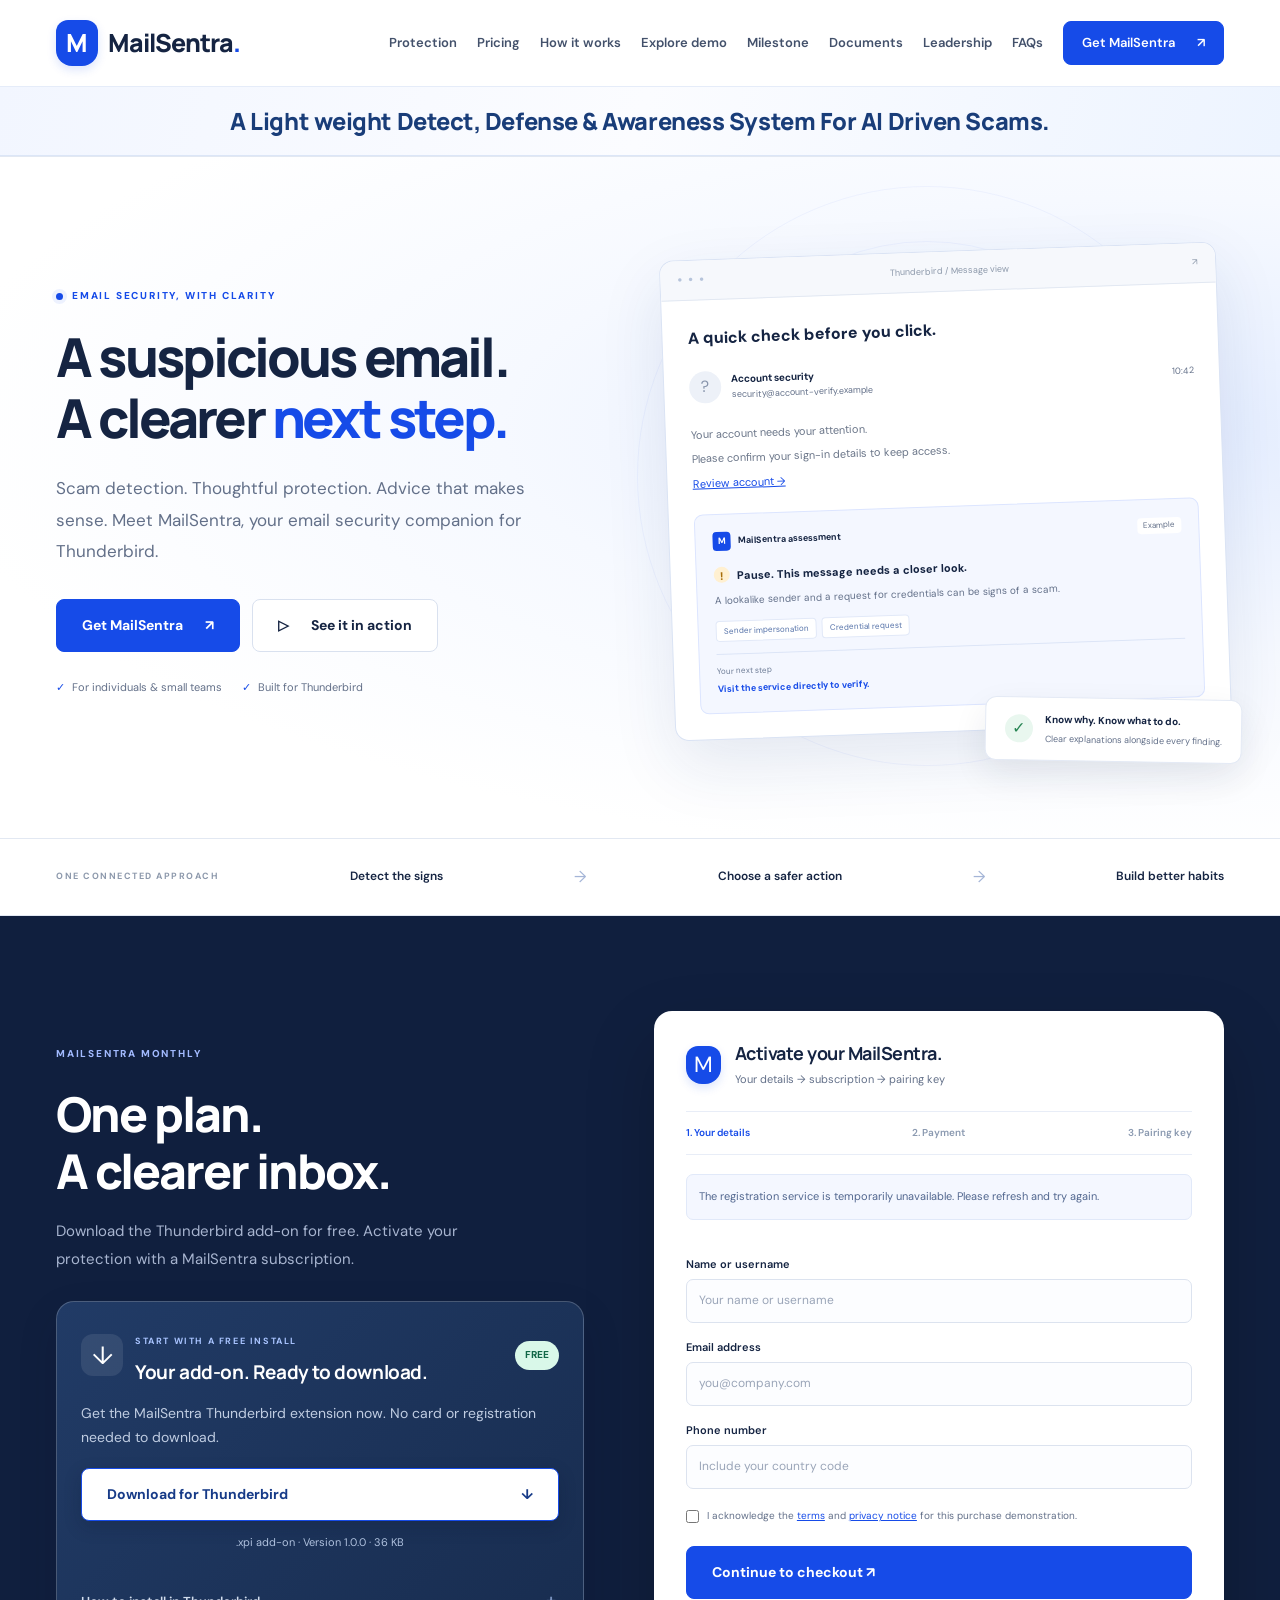
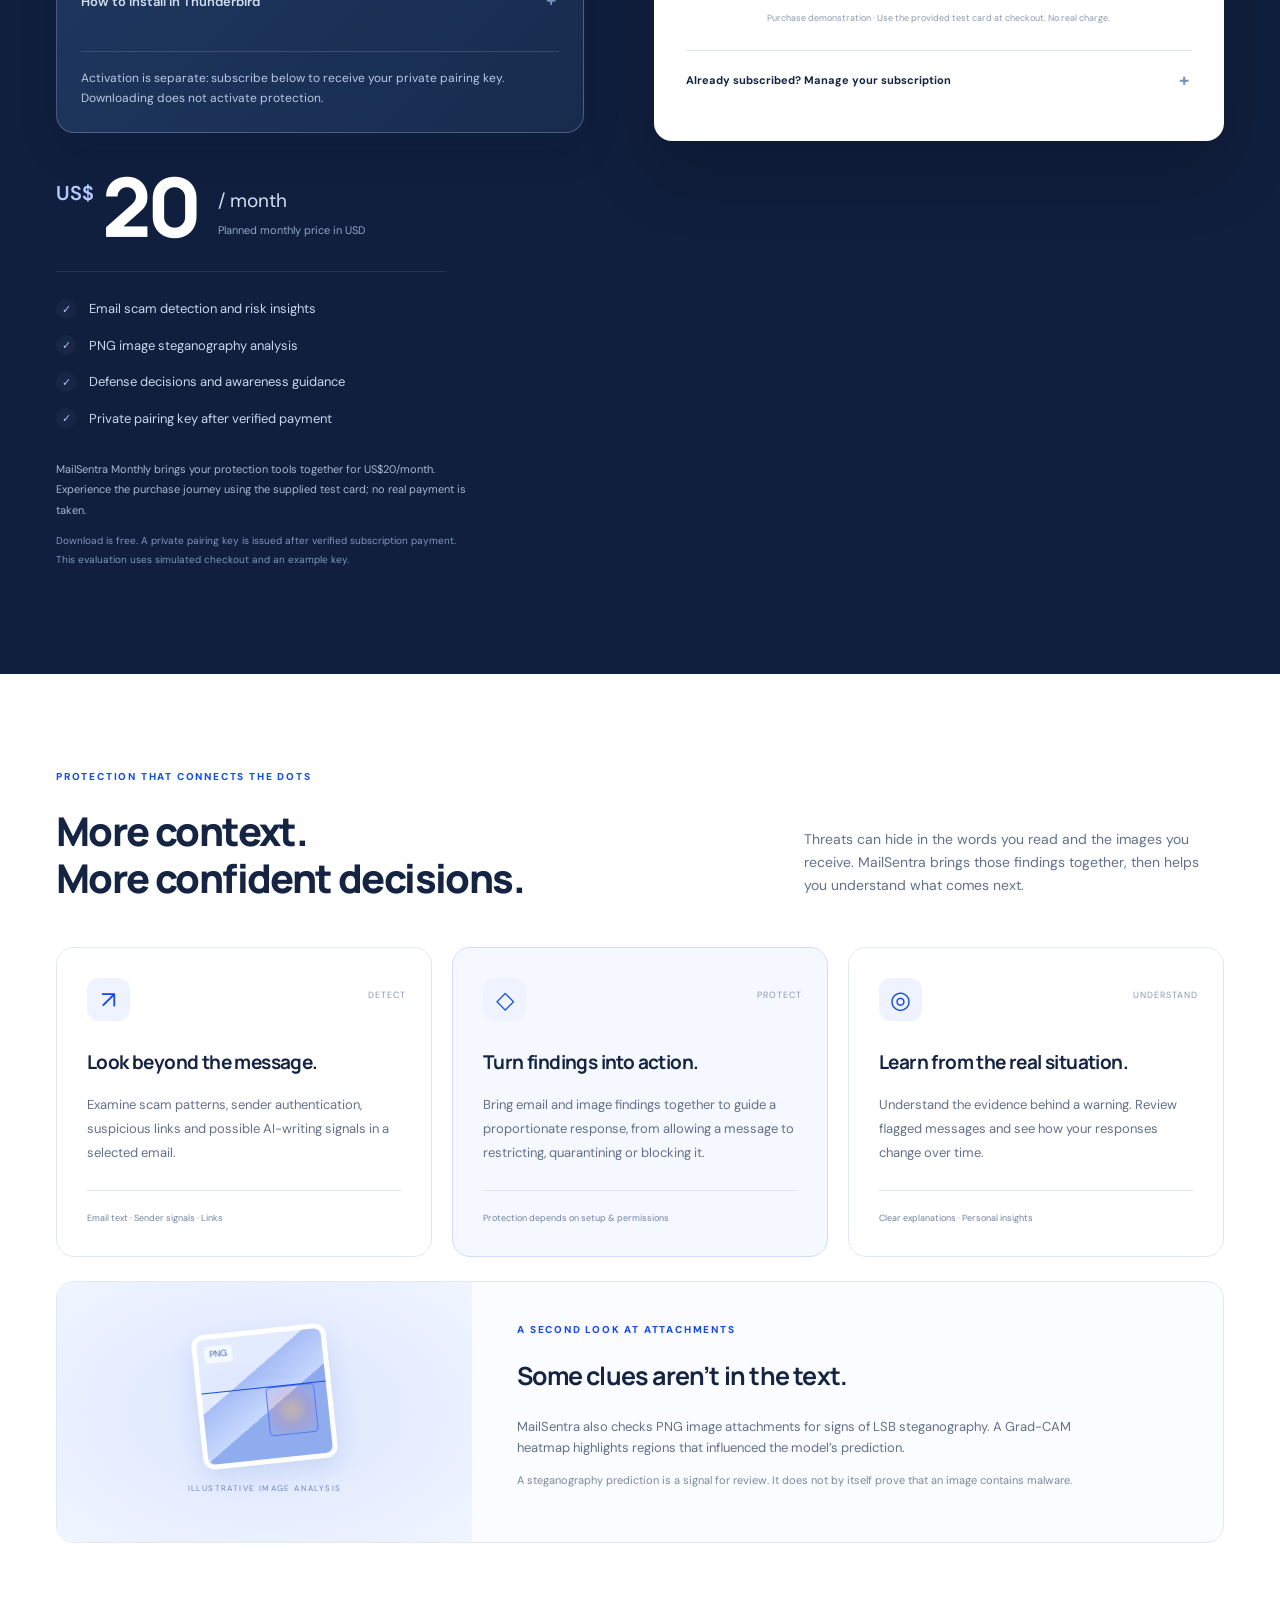
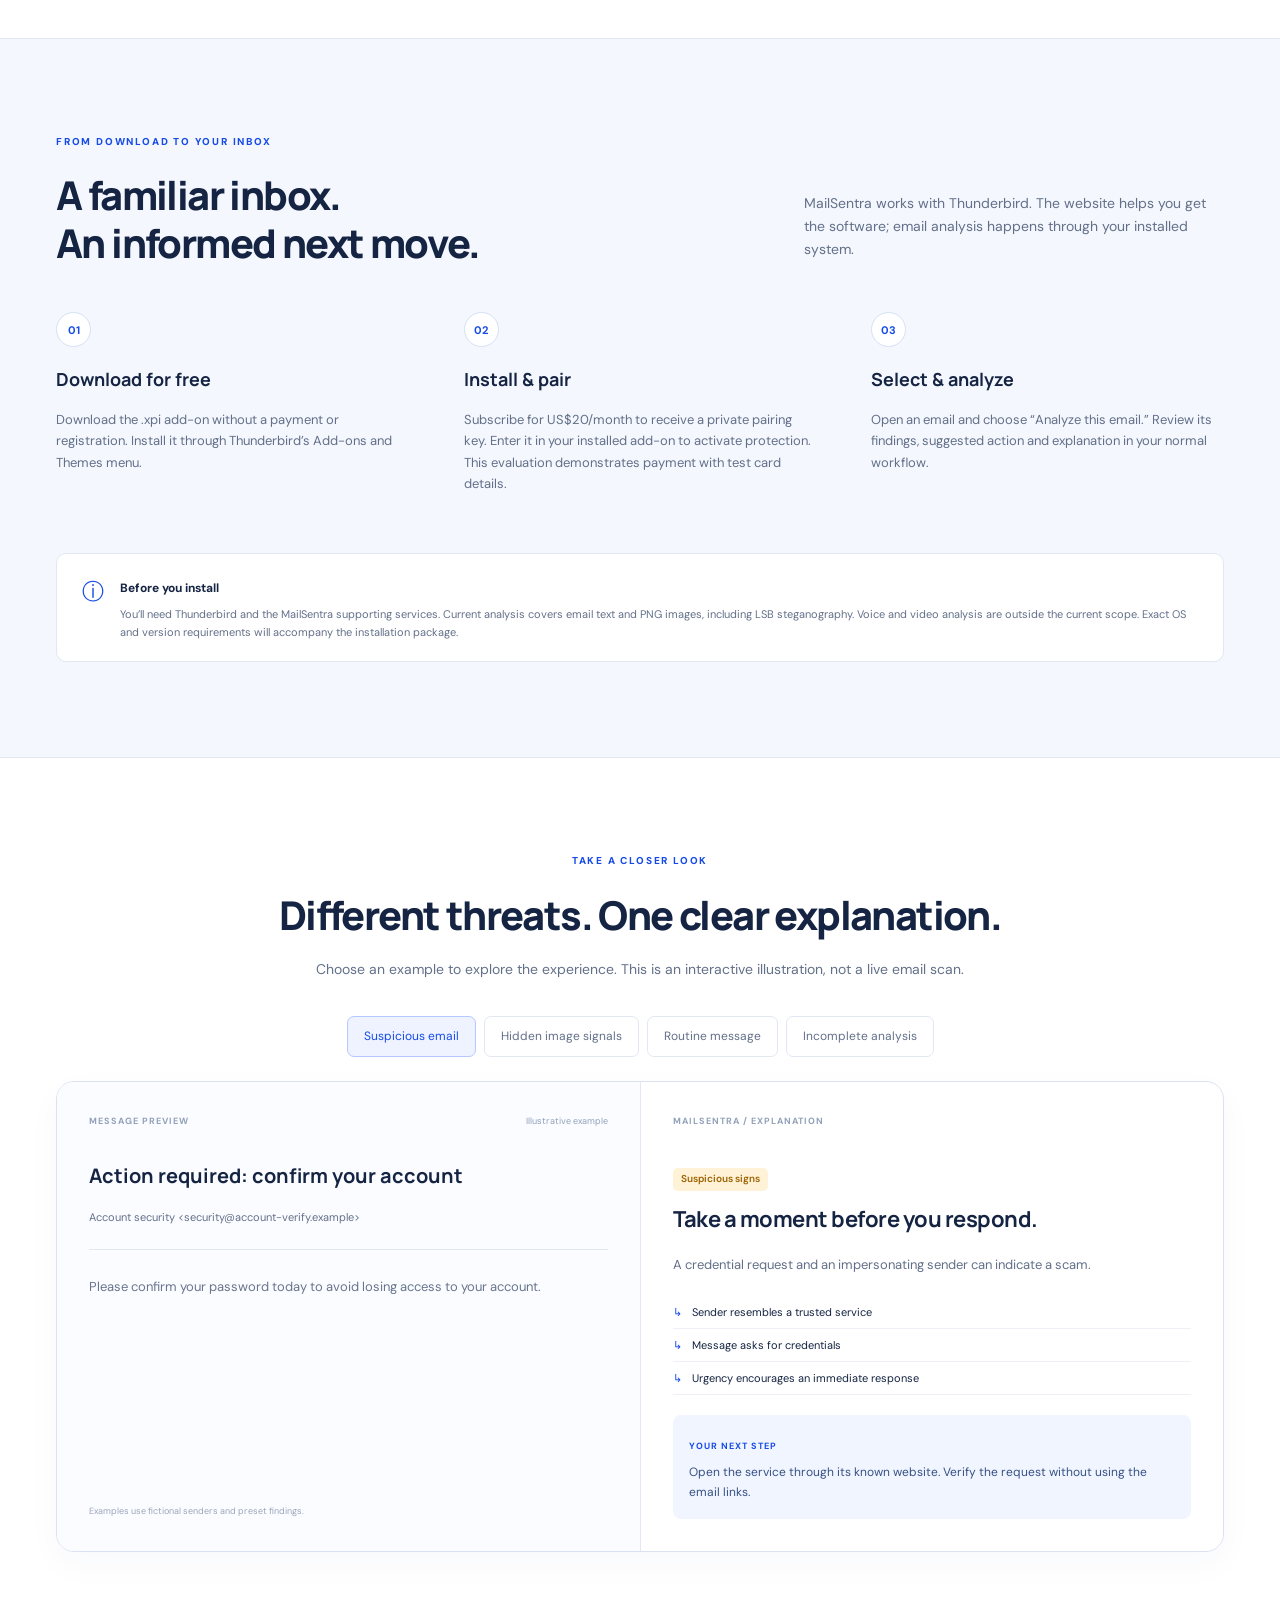
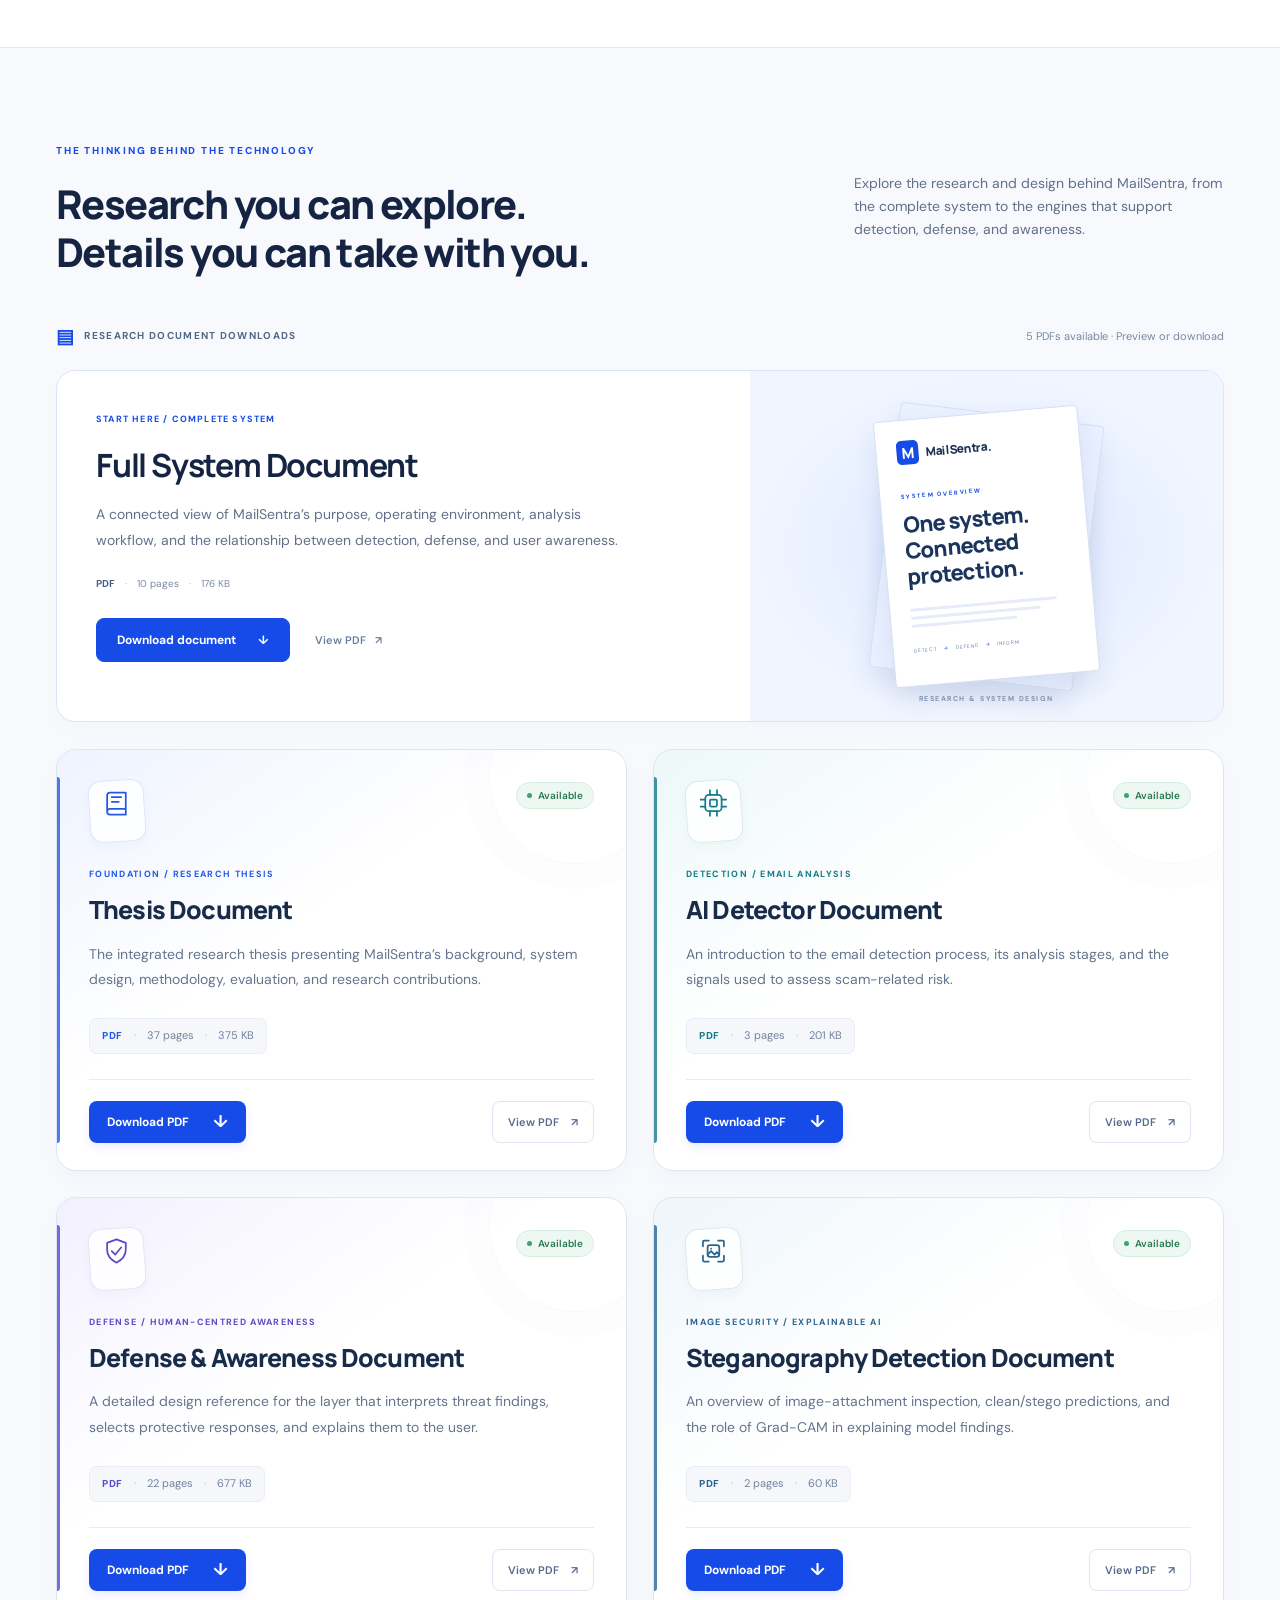
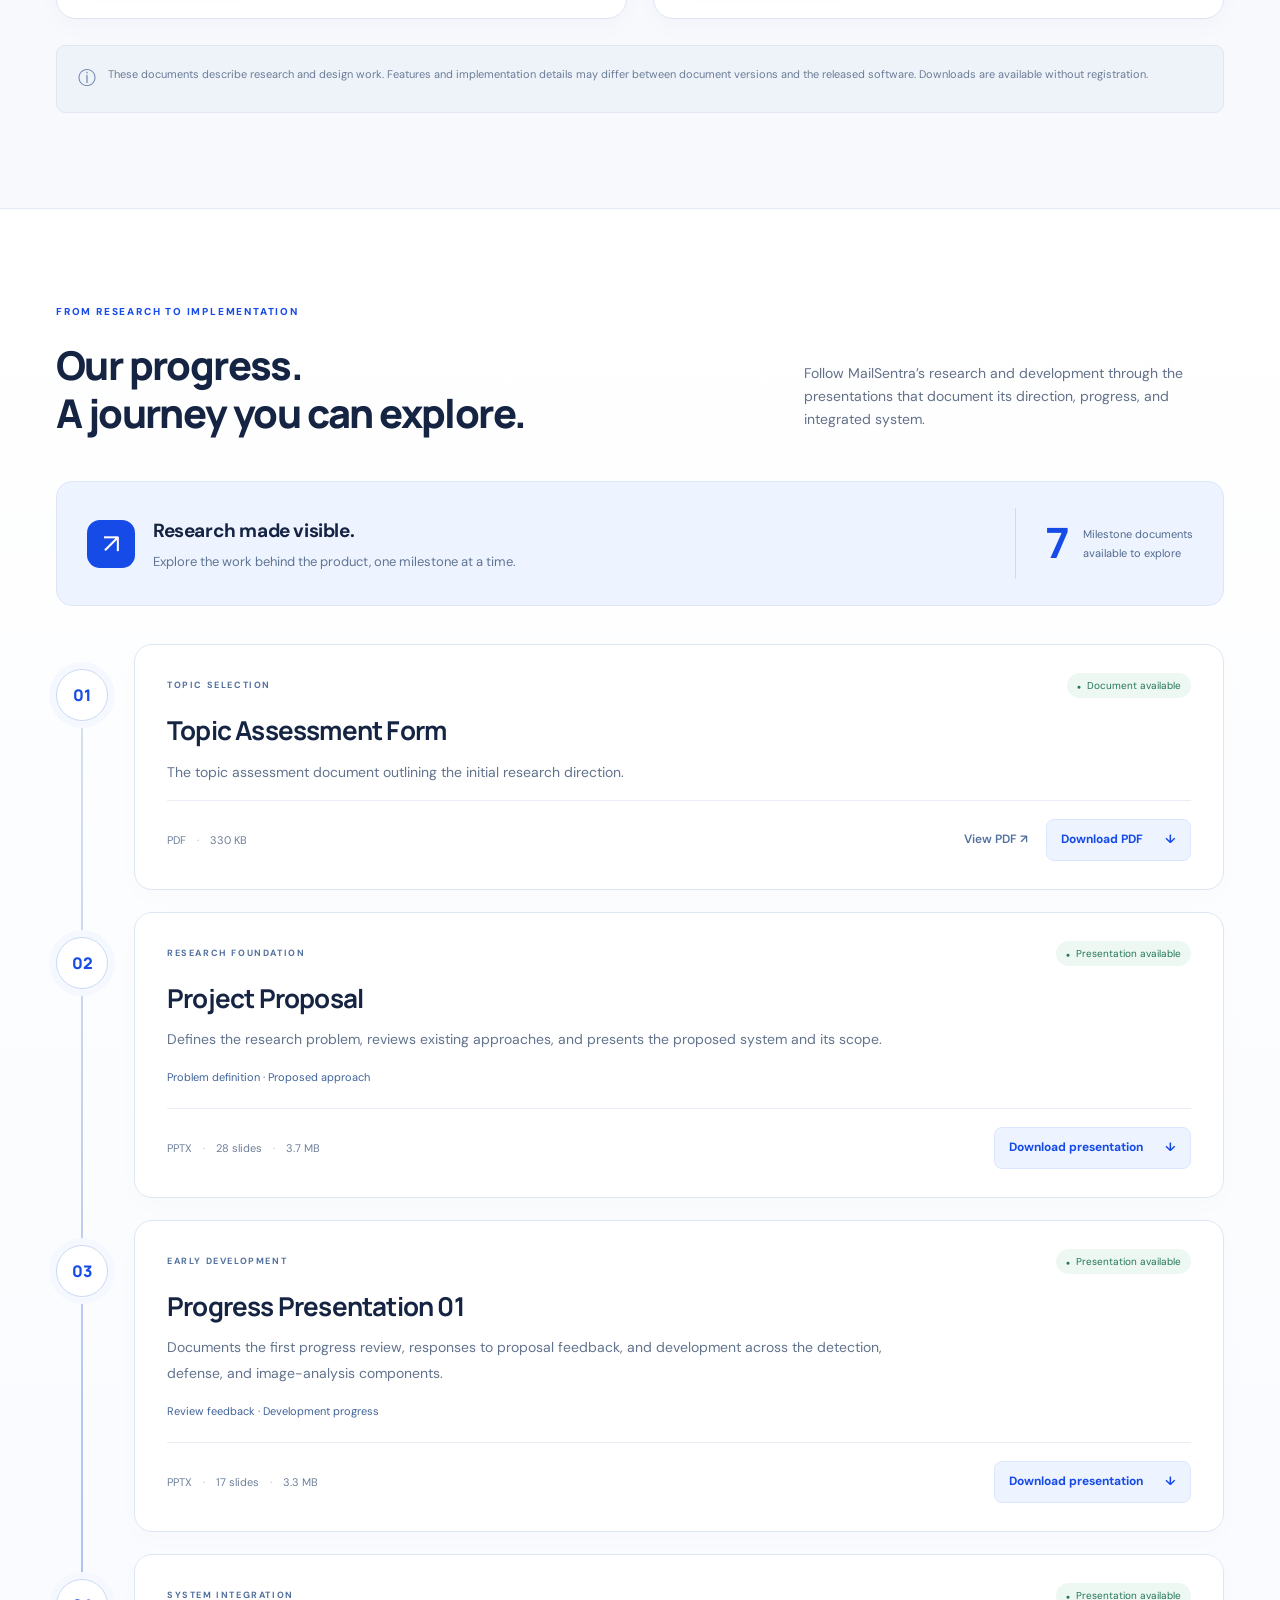
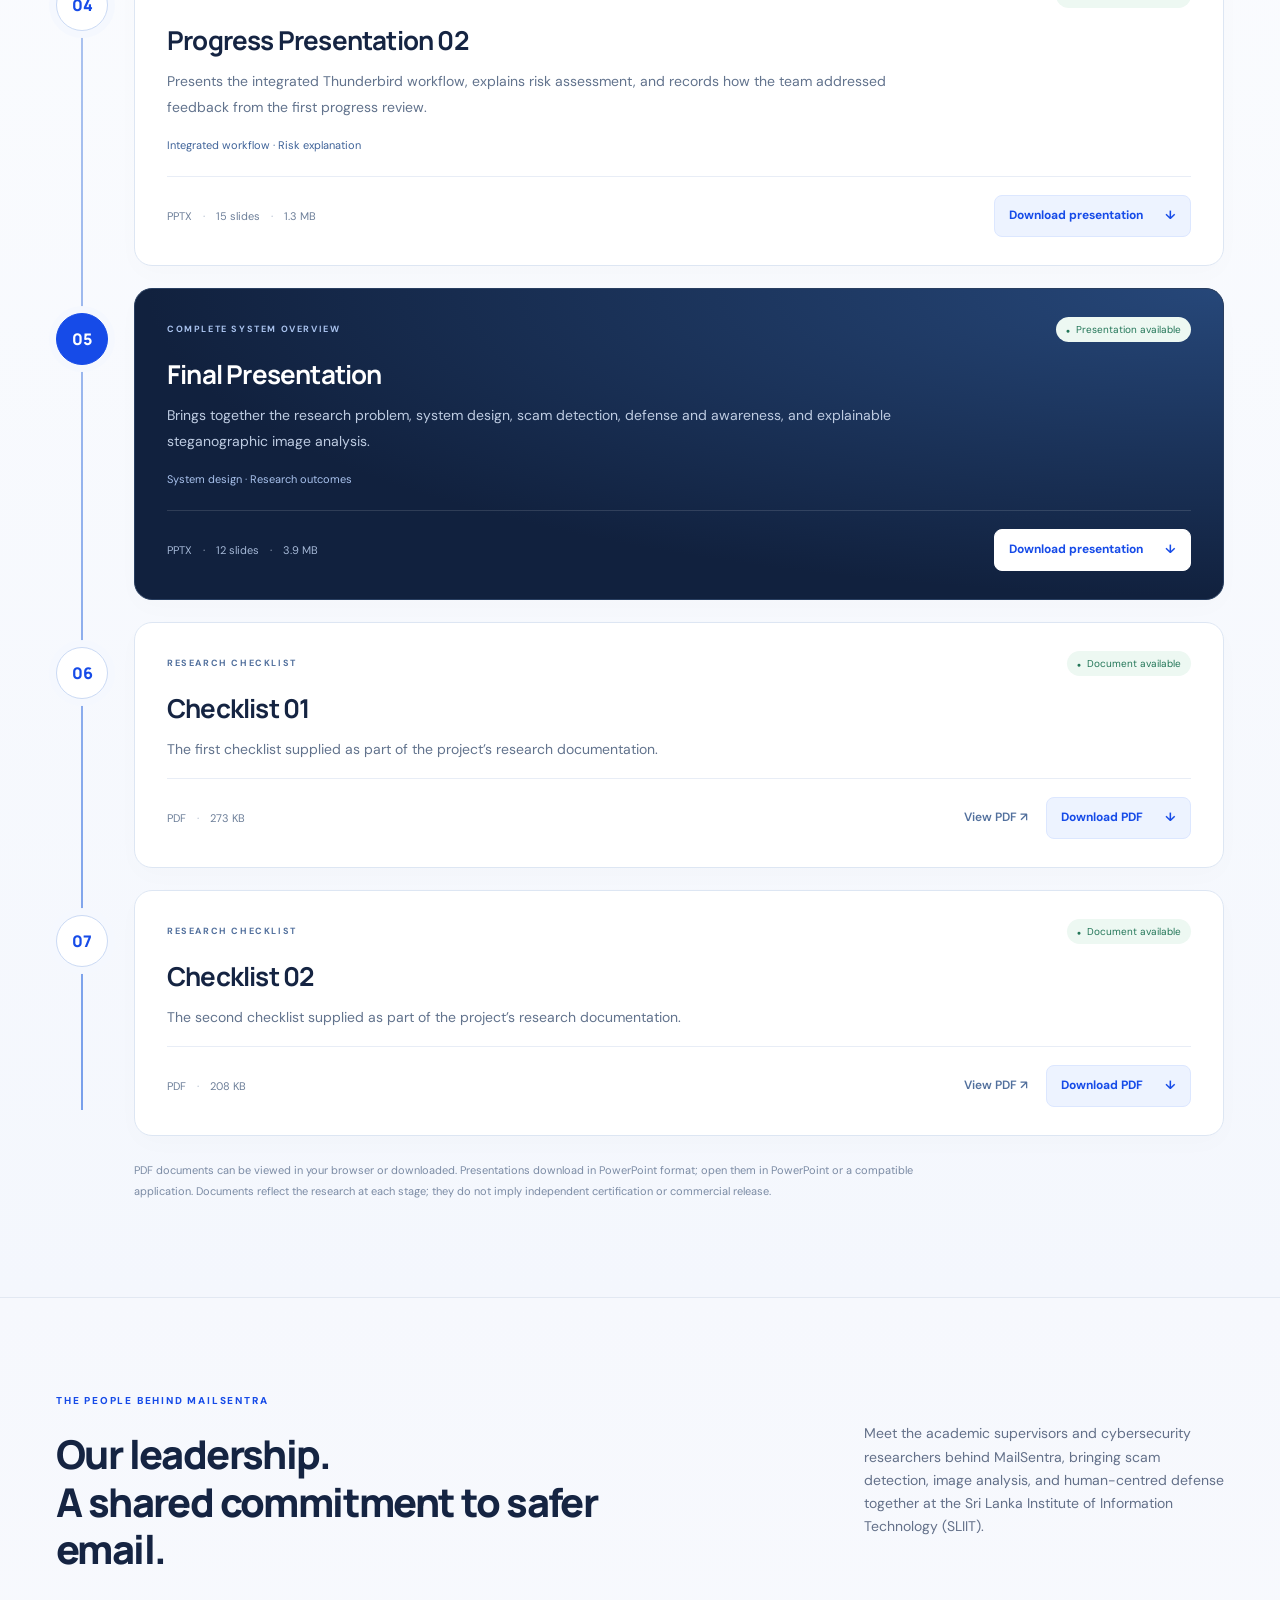
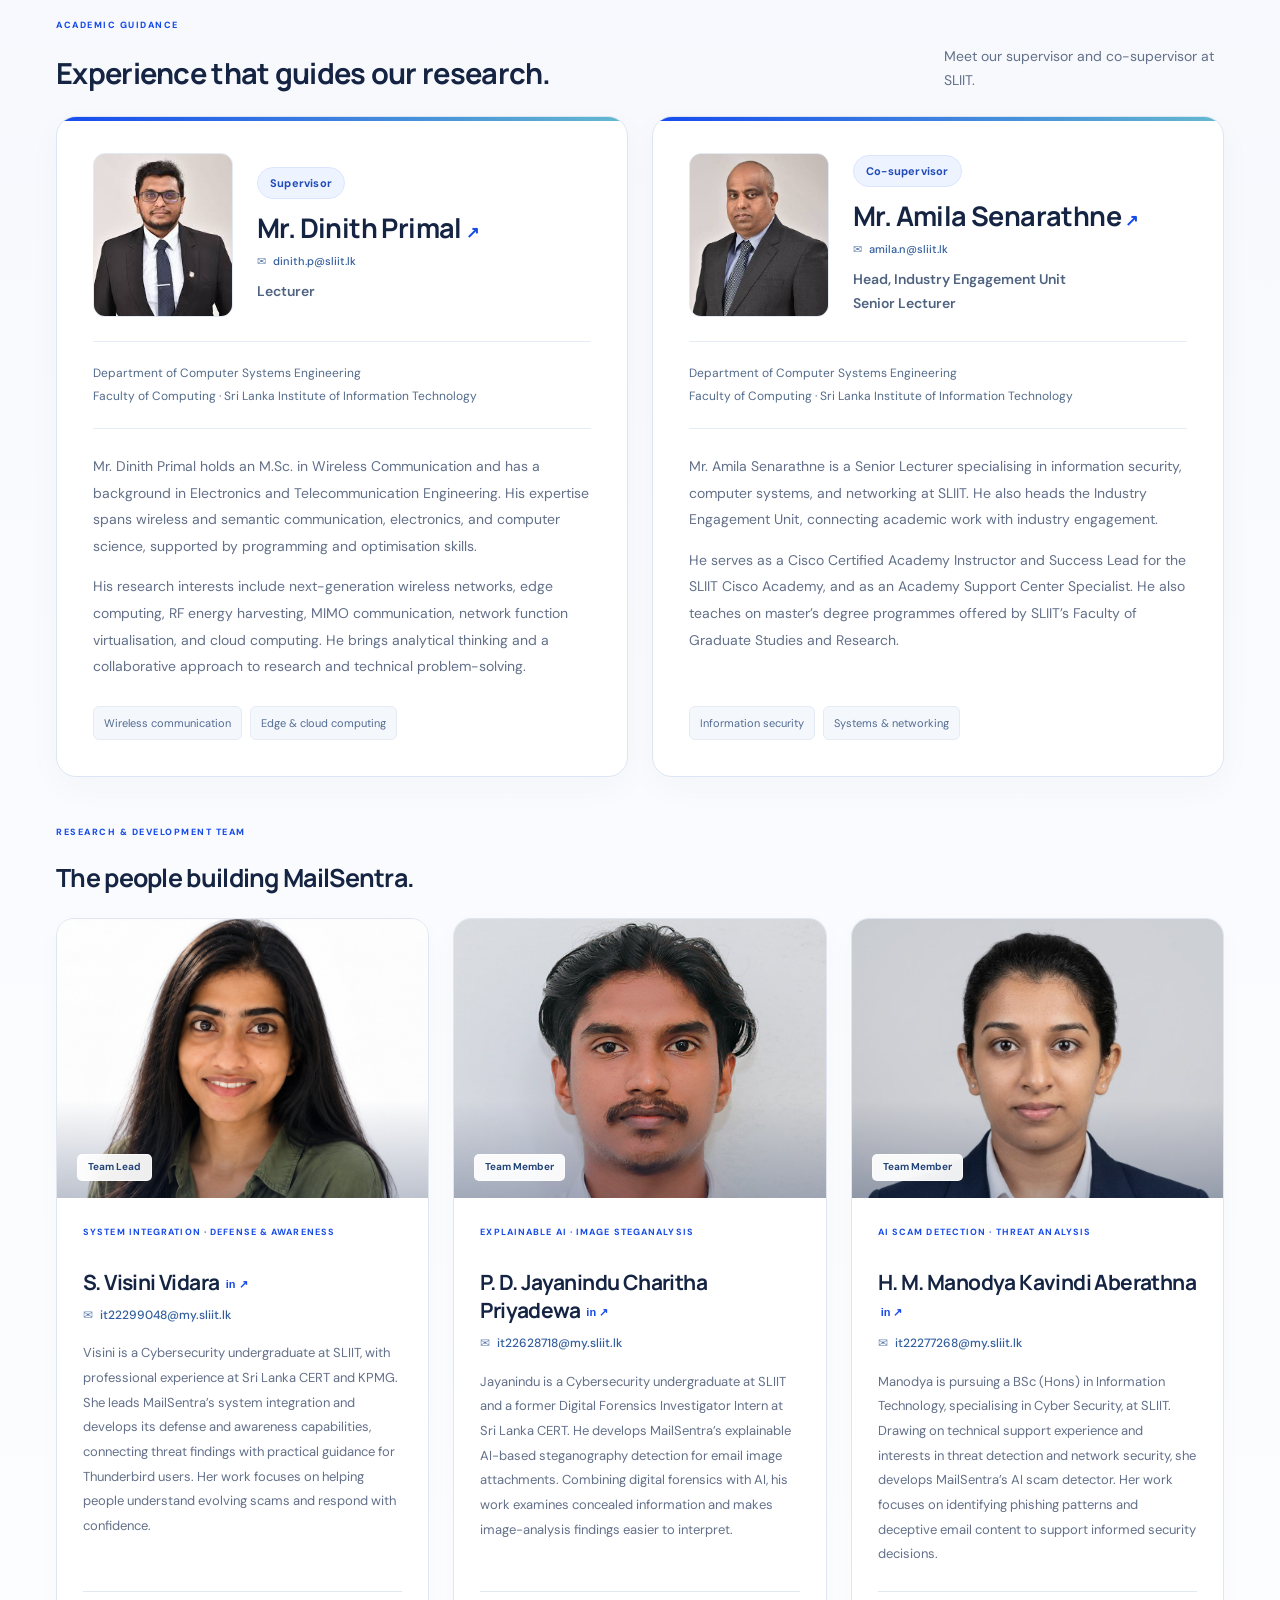
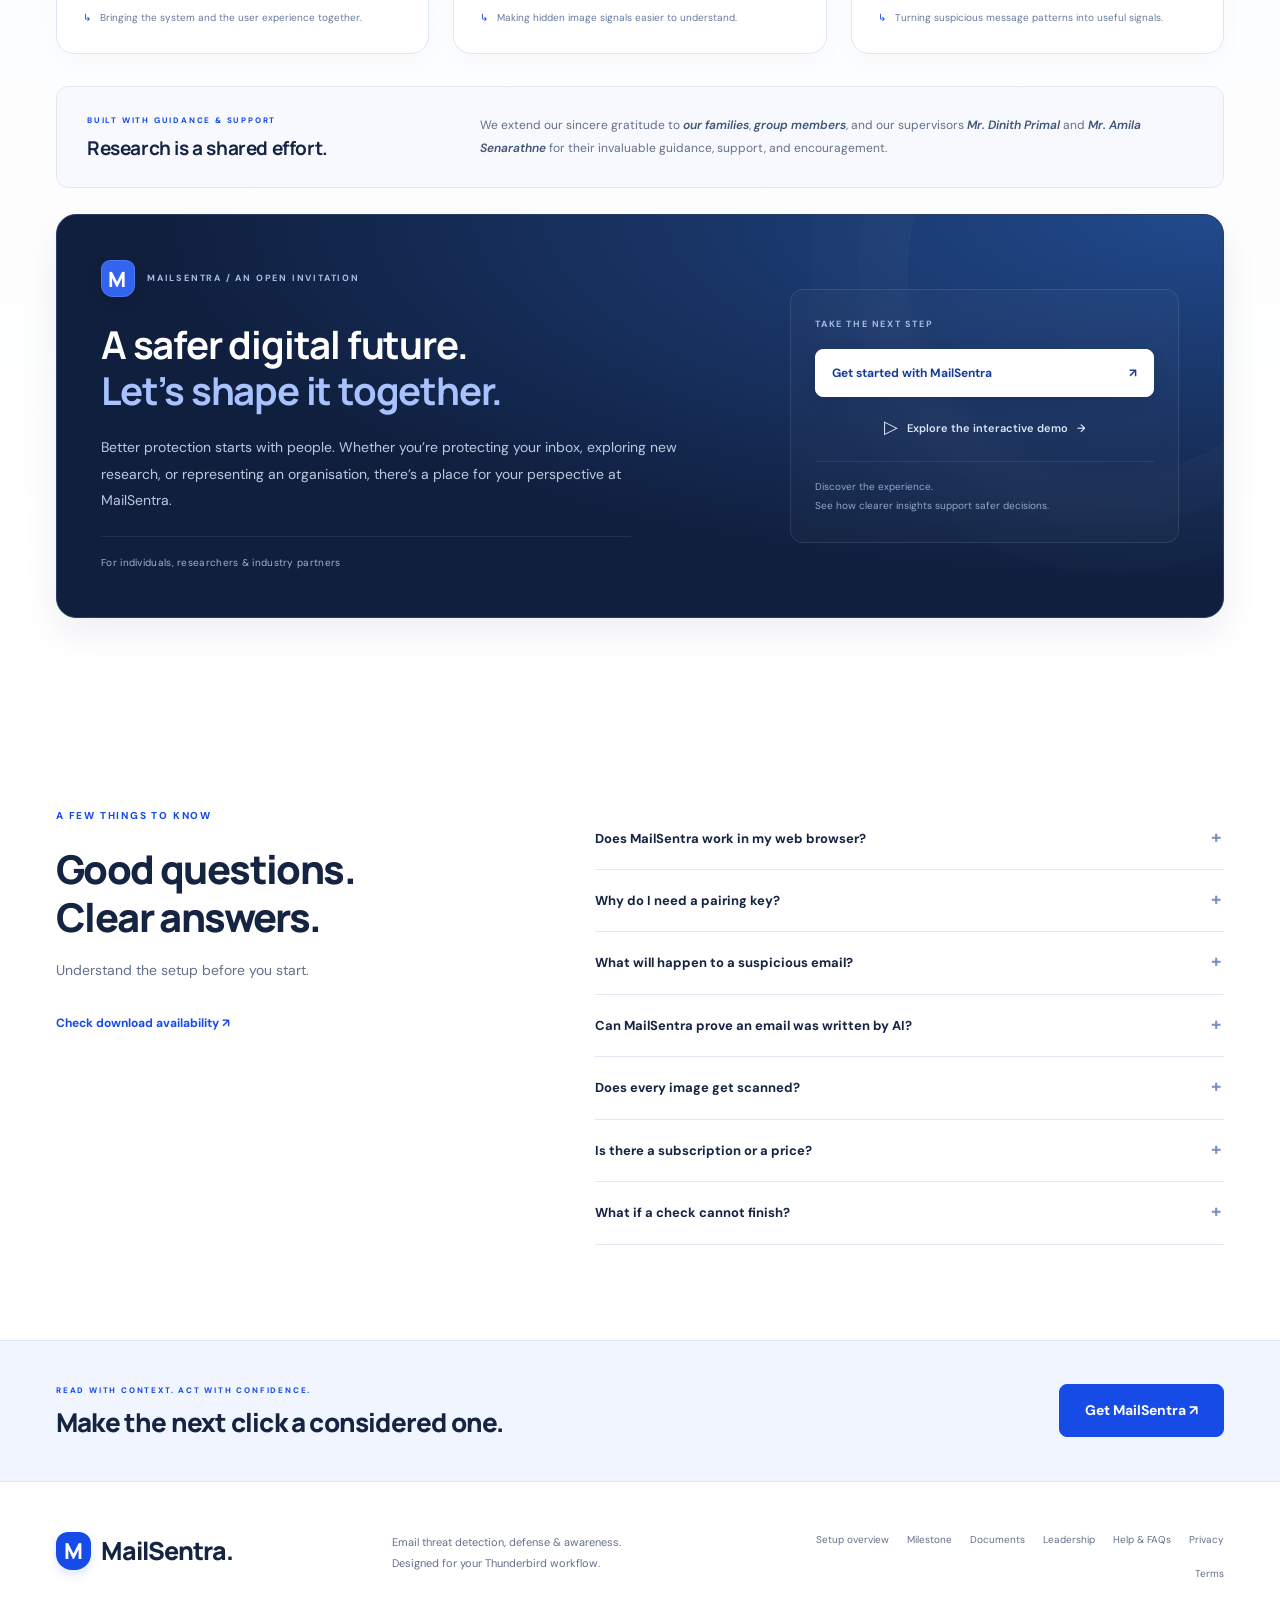
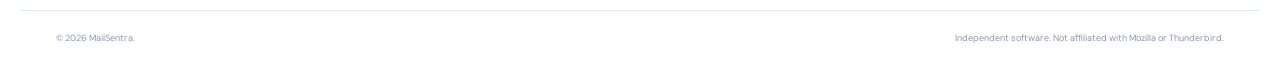
==== commit 3d7d3c65: "Replace old repository contents with updated project" ====
--- a/index.html
+++ b/index.html
@@ -1,987 +1,146 @@
 <!DOCTYPE html>
 <html lang="en">
 <head>
-  <meta charset="UTF-8">
-  <meta name="viewport" content="width=device-width, initial-scale=1.0">
-  <title>MailSentra | Multi-Modal Email Threat Detection & Defense Platform</title>
-  <meta name="description" content="Official academic research information portal for MailSentra — an integrated multi-modal email security platform combining NLP threat classification, image steganalysis, and policy-driven defense.">
-  <link rel="preconnect" href="https://fonts.googleapis.com">
-  <link rel="preconnect" href="https://fonts.gstatic.com" crossorigin>
-  <link href="https://fonts.googleapis.com/css2?family=Inter:wght@400;500;600;700;800&family=JetBrains+Mono:wght@400;500;600&display=swap" rel="stylesheet">
-  <link rel="stylesheet" href="css/styles.css">
-  <link rel="icon" type="image/png" href="assets/icon32.png">
+<meta charset="UTF-8"><meta name="viewport" content="width=device-width, initial-scale=1.0">
+<title>A Light weight Detect, Defense &amp; Awareness System For AI Driven Scams.</title>
+<meta name="description" content="Understand suspicious emails before you act. MailSentra brings scam detection, PNG image steganalysis, protective actions and clear explanations to Thunderbird.">
+<meta name="theme-color" content="#164be8"><link rel="icon" href="assets/icon32.png"><link rel="stylesheet" href="css/commercial.css">
+<script src="js/commercial.js?v=free-install-4" defer></script>
 </head>
 <body>
+<a class="skip-link" href="#main">Skip to content</a>
+<header class="header"><div class="container header-inner">
+<a class="brand" href="#home" aria-label="MailSentra home"><span class="brand-mark">M<span></span></span>MailSentra<span class="brand-dot">.</span></a>
+<button class="menu-toggle" aria-expanded="false" aria-controls="navigation" aria-label="Open navigation">☰</button>
+<nav id="navigation" aria-label="Main navigation"><a href="#protection">Protection</a><a href="#get-started">Pricing</a><a href="#how-it-works">How it works</a><a href="#demo">Explore demo</a><a href="#milestone">Milestone</a><a href="#documents">Documents</a><a href="#leadership">Leadership</a><a href="#faq">FAQs</a><a href="#get-started" class="button small">Get MailSentra <span aria-hidden="true">↗</span></a></nav>
+</div><div class="system-title-bar"><div class="container"><p>A Light weight Detect, Defense &amp; Awareness System For AI Driven Scams.</p></div></div></header>
+<main id="main">
+<section class="hero" id="home"><div class="container hero-grid">
+<div class="hero-copy"><div class="eyebrow"><span class="status-dot"></span> EMAIL SECURITY, WITH CLARITY</div>
+<h1>A suspicious email.<br>A clearer <span>next step.</span></h1>
+<p class="lead">Scam detection. Thoughtful protection. Advice that makes sense. Meet MailSentra, your email security companion for Thunderbird.</p>
+<div class="actions"><a class="button" href="#get-started">Get MailSentra <span aria-hidden="true">↗</span></a><a class="button secondary" href="#demo"><span aria-hidden="true">▷</span> See it in action</a></div>
+<div class="hero-notes"><span>For individuals &amp; small teams</span><span>Built for Thunderbird</span></div>
+</div>
+<div class="hero-visual"><div class="orbit orbit-one"></div><div class="orbit orbit-two"></div>
+<div class="mail-window"><div class="window-bar"><span class="window-dots">● ● ●</span><span>Thunderbird / Message view</span><span>↗</span></div>
+<div class="mail-content"><div class="mail-subject">A quick check before you click.</div><div class="sender"><span class="avatar">?</span><div><b>Account security</b><small>security@account-verify.example</small></div><span class="time">10:42</span></div>
+<div class="email-lines"><p>Your account needs your attention.</p><p>Please confirm your sign-in details to keep access.</p><span class="fake-link">Review account →</span></div>
+<div class="inspection"><div class="inspection-top"><span class="mini-shield">M</span><b>MailSentra assessment</b><span class="demo-chip">Example</span></div><div class="warning-title"><span>!</span> Pause. This message needs a closer look.</div><p>A lookalike sender and a request for credentials can be signs of a scam.</p><div class="evidence-tags"><span>Sender impersonation</span><span>Credential request</span></div><div class="safe-step">Your next step <b>Visit the service directly to verify.</b></div></div>
+</div></div><div class="floating-note"><span>✓</span><div><b>Know why. Know what to do.</b><small>Clear explanations alongside every finding.</small></div></div>
+</div></div></section>
+<div class="context-strip"><div class="container"><span>ONE CONNECTED APPROACH</span><b>Detect the signs</b><i>→</i><b>Choose a safer action</b><i>→</i><b>Build better habits</b></div></div>
+<section class="section start-section subscription-section" id="get-started"><div class="container start-grid">
+<div class="subscription-offer"><div class="eyebrow">MAILSENTRA MONTHLY</div><h2>One plan.<br>A clearer inbox.</h2><p class="lead">Download the Thunderbird add-on for free. Activate your protection with a MailSentra subscription.</p><div class="free-install-card"><div class="free-install-heading"><span class="install-icon" aria-hidden="true">↓</span><div><span class="free-install-label">START WITH A FREE INSTALL</span><h3>Your add-on. Ready to download.</h3></div><span class="free-install-pill">FREE</span></div><p>Get the MailSentra Thunderbird extension now. No card or registration needed to download.</p><a class="button full free-install-button" href="/api/installer" download="MailSentra-Thunderbird.xpi">Download for Thunderbird <span>↓</span></a><small>.xpi add-on · Version 1.0.0 · 36 KB</small><details><summary>How to install in Thunderbird</summary><p>Open Add-ons and Themes → gear menu → Install Add-on From File. Select the downloaded .xpi and review Thunderbird’s installation prompt.</p></details><div class="activation-note">Activation is separate: subscribe below to receive your private pairing key. Downloading does not activate protection.</div></div><div class="plan-price"><span class="price-currency">US$</span><strong>20</strong><span class="price-period">/ month<small>Planned monthly price in USD</small></span></div><div class="plan-divider"></div><ul class="plan-features"><li><span>✓</span> Email scam detection and risk insights</li><li><span>✓</span> PNG image steganography analysis</li><li><span>✓</span> Defense decisions and awareness guidance</li><li><span>✓</span> Private pairing key after verified payment</li></ul><div class="payment-methods" id="payment-methods" hidden><span class="card-wordmark visa">VISA</span><span class="card-wordmark mastercard"><i aria-hidden="true"></i>Mastercard</span><span>via hosted checkout</span></div><p class="subscription-disclosure">MailSentra Monthly brings your protection tools together for US$20/month. Experience the purchase journey using the supplied test card; no real payment is taken.</p><p class="subscription-safety">Download is free. A private pairing key is issued after verified subscription payment. This evaluation uses simulated checkout and an example key.</p></div>
+<div class="signup-card"><div class="signup-heading"><span class="brand-mark compact">M</span><div><h3 id="signup-title">Activate your MailSentra.</h3><p id="signup-subtitle">Your details → subscription → pairing key</p></div></div><div class="checkout-progress" id="checkout-steps" hidden aria-label="Checkout steps"><span class="current">1. Your details</span><span>2. Payment</span><span>3. Pairing key</span></div><div class="availability" id="service-status" role="status">Purchase demonstration · US$20/month</div>
+<form id="registration-form"><fieldset id="registration-fields"><div class="billing-fields-row" data-checkout-only hidden><div><label for="first-name">First name</label><input id="first-name" name="first_name" autocomplete="given-name" maxlength="100" required placeholder="First name"></div><div><label for="last-name">Last name</label><input id="last-name" name="last_name" autocomplete="family-name" maxlength="100" required placeholder="Last name"></div></div><label for="username">Name or username</label><input id="username" name="username" autocomplete="username" minlength="2" maxlength="60" required placeholder="Your name or username"><label for="email">Email address</label><input id="email" name="email" type="email" autocomplete="email" maxlength="254" required placeholder="you@company.com"><label for="phone">Phone number</label><input id="phone" name="phone" type="tel" autocomplete="tel" minlength="7" maxlength="30" required placeholder="Include your country code"><div data-checkout-only hidden><label for="billing-address">Billing address</label><input id="billing-address" name="address" autocomplete="street-address" maxlength="150" required placeholder="Street address"><div class="billing-fields-row"><div><label for="billing-city">City</label><input id="billing-city" name="city" autocomplete="address-level2" maxlength="100" required placeholder="City"></div><div><label for="billing-country">Country</label><input id="billing-country" name="country" autocomplete="country-name" maxlength="100" required placeholder="Country"></div></div></div><label class="consent"><input name="consent" type="checkbox" required><span><span id="consent-copy">I agree to the <a href="terms.html">early-access terms</a> and <a href="privacy.html">privacy notice</a>, and to being contacted about my request.</span></span></label><label class="consent recurring-consent" data-checkout-only hidden><input name="subscription_consent" type="checkbox" required><span>I authorize <strong>US$20 now and every month</strong> until I cancel future renewals.</span></label><button class="button full" type="submit" id="register-button">Continue to checkout <span>↗</span></button></fieldset><p class="form-footnote">No card required. Joining early access does not create a paid subscription.</p></form><div id="registration-feedback" role="status" aria-live="polite"></div>
+<div id="early-access-success" class="early-access-success" hidden tabindex="-1" aria-labelledby="early-access-title"><span class="success-symbol" aria-hidden="true">✓</span><div class="eyebrow">YOUR NEXT CHAPTER STARTS HERE</div><h3 id="early-access-title">You’re on the list.</h3><p>Your early-access request has been saved. Thank you for your interest in MailSentra.</p><div class="early-next"><strong>What happens next?</strong><p>Our team can use your contact details to follow up as access becomes available. No payment has been taken, and no installation or pairing key has been issued.</p></div><a class="button full" href="#demo">Explore the experience <span>↗</span></a><a class="text-link" href="#documents">Discover the research behind MailSentra →</a></div><div id="billing-progress" hidden><h3 id="billing-status-title">Verifying your payment</h3><p id="billing-status-message" role="status" aria-live="polite"></p><label for="subscription-code">Private subscription access code</label><input id="subscription-code" readonly autocomplete="off"><p class="fine-print">Save this code privately to check access or cancel renewals later. It is not your pairing key.</p><div class="billing-status-actions"><button id="refresh-payment" class="button secondary" type="button">Check payment status</button><button id="claim-access" class="button" type="button" hidden>Get pairing key</button><button id="cancel-subscription" class="billing-cancel" type="button" hidden>Cancel future renewals</button></div></div>
+<div id="pairing-success" hidden tabindex="-1" aria-labelledby="pairing-heading"><h3 id="pairing-heading">Your pairing key is ready.</h3><p>Payment verified. Copy this key into your MailSentra installation. This key is displayed here and is not emailed.</p><label for="pairing-key">Your secret pairing key</label><div class="key-copy-row"><input id="pairing-key" type="text" readonly autocomplete="off" spellcheck="false" aria-describedby="pairing-expiry"><button type="button" id="copy-key" class="button">Copy key</button></div><p id="copy-feedback" role="status" aria-live="polite"></p><p id="pairing-expiry" class="fine-print"></p><p class="fine-print">The key can be used once and expires after 24 hours. Generating another key replaces an unused previous key. Your email address is not verified by this payment flow.</p><div id="download-success" hidden><a id="download-link" class="button full">Download installation package ↓</a><p class="fine-print">The download link expires in 30 minutes.</p></div><p id="installer-pending" class="availability" hidden>The installation package is temporarily unavailable. Your verified subscription is recorded.</p></div>
+<details class="manage-subscription"><summary>Already subscribed? Manage your subscription</summary><label for="manage-code">Subscription access code</label><input id="manage-code" type="password" autocomplete="off" placeholder="Paste your private subscription code"><button type="button" class="button secondary full" id="load-subscription">Check subscription</button><p class="fine-print">Keep this code private. It authorizes access to your subscription and cancellation.</p></details><p id="billing-support" class="fine-print" hidden></p>
+</div></div></section>
+<section id="protection" class="section"><div class="container"><div class="section-heading"><div><div class="eyebrow">PROTECTION THAT CONNECTS THE DOTS</div><h2>More context.<br>More confident decisions.</h2></div><p>Threats can hide in the words you read and the images you receive. MailSentra brings those findings together, then helps you understand what comes next.</p></div>
+<div class="feature-grid"><article class="feature"><span class="feature-icon">↗</span><span class="feature-number">DETECT</span><h3>Look beyond the message.</h3><p>Examine scam patterns, sender authentication, suspicious links and possible AI-writing signals in a selected email.</p><div class="feature-detail">Email text · Sender signals · Links</div></article>
+<article class="feature featured"><span class="feature-icon">◇</span><span class="feature-number">PROTECT</span><h3>Turn findings into action.</h3><p>Bring email and image findings together to guide a proportionate response, from allowing a message to restricting, quarantining or blocking it.</p><div class="feature-detail">Protection depends on setup &amp; permissions</div></article>
+<article class="feature"><span class="feature-icon">◎</span><span class="feature-number">UNDERSTAND</span><h3>Learn from the real situation.</h3><p>Understand the evidence behind a warning. Review flagged messages and see how your responses change over time.</p><div class="feature-detail">Clear explanations · Personal insights</div></article></div>
+<div class="image-feature"><div class="image-art" aria-hidden="true"><div class="pixel-image"><div class="scan-line"></div><span>PNG</span><div class="pixel-focus"></div></div><span class="image-caption">ILLUSTRATIVE IMAGE ANALYSIS</span></div><div><div class="eyebrow">A SECOND LOOK AT ATTACHMENTS</div><h3>Some clues aren’t in the text.</h3><p>MailSentra also checks PNG image attachments for signs of LSB steganography. A Grad-CAM heatmap highlights regions that influenced the model’s prediction.</p><p class="fine-print">A steganography prediction is a signal for review. It does not by itself prove that an image contains malware.</p></div></div>
+</div></section>
+<section class="section workflow-section" id="how-it-works"><div class="container"><div class="section-heading"><div><div class="eyebrow">FROM DOWNLOAD TO YOUR INBOX</div><h2>A familiar inbox.<br>An informed next move.</h2></div><p>MailSentra works with Thunderbird. The website helps you get the software; email analysis happens through your installed system.</p></div><ol class="steps"><li><span>01</span><h3>Download for free</h3><p>Download the .xpi add-on without a payment or registration. Install it through Thunderbird’s Add-ons and Themes menu.</p></li><li><span>02</span><h3>Install &amp; pair</h3><p>Subscribe for US$20/month to receive a private pairing key. Enter it in your installed add-on to activate protection. This evaluation demonstrates payment with test card details.</p></li><li><span>03</span><h3>Select &amp; analyze</h3><p>Open an email and choose “Analyze this email.” Review its findings, suggested action and explanation in your normal workflow.</p></li></ol>
+<div class="compatibility"><span class="compat-icon">ⓘ</span><div><b>Before you install</b><p>You’ll need Thunderbird and the MailSentra supporting services. Current analysis covers email text and PNG images, including LSB steganography. Voice and video analysis are outside the current scope. Exact OS and version requirements will accompany the installation package.</p></div></div></div></section>
+<section class="section demo-section" id="demo"><div class="container"><div class="center-heading"><div class="eyebrow">TAKE A CLOSER LOOK</div><h2>Different threats. One clear explanation.</h2><p>Choose an example to explore the experience. This is an interactive illustration, not a live email scan.</p></div>
+<div class="scenario-tabs" role="group" aria-label="Example scenarios"><button data-scenario="phishing" aria-pressed="true">Suspicious email</button><button data-scenario="image" aria-pressed="false">Hidden image signals</button><button data-scenario="clean" aria-pressed="false">Routine message</button><button data-scenario="incomplete" aria-pressed="false">Incomplete analysis</button></div>
+<div class="demo-console"><div class="demo-email"><div class="console-label">MESSAGE PREVIEW <span>Illustrative example</span></div><h3 id="demo-subject"></h3><div class="demo-from" id="demo-from"></div><p id="demo-body"></p><div id="demo-attachment" class="demo-attachment" hidden><span>▧</span><div><b>brand-banner.png</b><small>PNG image attachment</small></div></div><div class="demo-footer">Examples use fictional senders and preset findings.</div></div><div class="demo-result" aria-live="polite" aria-atomic="true"><div class="console-label">MAILSENTRA / EXPLANATION</div><div id="demo-status" class="result-status"></div><h3 id="demo-title"></h3><p id="demo-explanation"></p><ul id="demo-evidence"></ul><div class="next-action"><span>YOUR NEXT STEP</span><p id="demo-action"></p></div></div></div>
+</div></section>
+<section class="section documents-section" id="documents" aria-labelledby="documents-title">
+<div class="container">
+<div class="section-heading"><div><div class="eyebrow">THE THINKING BEHIND THE TECHNOLOGY</div><h2 id="documents-title">Research you can explore.<br>Details you can take with you.</h2></div><p>Explore the research and design behind MailSentra, from the complete system to the engines that support detection, defense, and awareness.</p></div>
+<div class="document-library-bar"><span class="library-label"><span aria-hidden="true">▤</span> RESEARCH DOCUMENT DOWNLOADS</span><span>5 PDFs available <span aria-hidden="true">·</span> Preview or download</span></div>
+<article class="document-feature" aria-labelledby="document-system-title">
+<div class="document-feature-copy"><span class="document-kicker">START HERE / COMPLETE SYSTEM</span><h3 id="document-system-title">Full System Document</h3><p>A connected view of MailSentra’s purpose, operating environment, analysis workflow, and the relationship between detection, defense, and user awareness.</p><div class="document-meta"><span>PDF</span><span>10 pages</span><span>176 KB</span></div><div class="document-actions"><a class="button" href="documents/full-system-overview.pdf?download=1" download="MailSentra-Full-System-Overview.pdf">Download document <span aria-hidden="true">↓</span></a><a class="document-preview" href="documents/full-system-overview.pdf" target="_blank" rel="noopener noreferrer" aria-label="View Full System Document PDF (opens in a new tab)">View PDF <span aria-hidden="true">↗</span></a></div></div>
+<div class="document-cover" aria-hidden="true"><div class="cover-sheet cover-sheet-back"></div><div class="cover-sheet"><div class="cover-brand"><span>M</span> MailSentra.</div><span class="cover-eyebrow">SYSTEM OVERVIEW</span><div class="cover-title">One system.<br>Connected<br>protection.</div><div class="cover-lines"><i></i><i></i><i></i></div><div class="cover-footer">DETECT <span>→</span> DEFEND <span>→</span> INFORM</div></div><span class="cover-caption">RESEARCH &amp; SYSTEM DESIGN</span></div>
+</article>
+<div class="document-grid">
+<article class="document-card" aria-labelledby="document-thesis-title"><div class="document-card-top"><span class="document-file-icon" aria-hidden="true">▤</span><span class="document-availability">Available</span></div><span class="document-category">FOUNDATION / RESEARCH THESIS</span><h3 id="document-thesis-title">Thesis Document</h3><p>The integrated research thesis presenting MailSentra’s background, system design, methodology, evaluation, and research contributions.</p><div class="document-meta"><span>PDF</span><span>37 pages</span><span>375 KB</span></div><div class="document-actions"><a class="document-download" href="documents/thesis.pdf?download=1" download="MailSentra-Thesis.pdf">Download PDF <span aria-hidden="true">↓</span></a><a class="document-preview" href="documents/thesis.pdf" target="_blank" rel="noopener noreferrer" aria-label="View Thesis Document PDF (opens in a new tab)">View PDF <span aria-hidden="true">↗</span></a></div></article>
+<article class="document-card" aria-labelledby="document-ai-title"><div class="document-card-top"><span class="document-file-icon" aria-hidden="true">▤</span><span class="document-availability">Available</span></div><span class="document-category">DETECTION / EMAIL ANALYSIS</span><h3 id="document-ai-title">AI Detector Document</h3><p>An introduction to the email detection process, its analysis stages, and the signals used to assess scam-related risk.</p><div class="document-meta"><span>PDF</span><span>3 pages</span><span>201 KB</span></div><div class="document-actions"><a class="document-download" href="documents/ai-detector.pdf?download=1" download="MailSentra-AI-Detector.pdf">Download PDF <span aria-hidden="true">↓</span></a><a class="document-preview" href="documents/ai-detector.pdf" target="_blank" rel="noopener noreferrer" aria-label="View AI Detector Document PDF (opens in a new tab)">View PDF <span aria-hidden="true">↗</span></a></div></article>
+<article class="document-card" aria-labelledby="document-defense-title"><div class="document-card-top"><span class="document-file-icon" aria-hidden="true">▤</span><span class="document-availability">Available</span></div><span class="document-category">DEFENSE / HUMAN-CENTRED AWARENESS</span><h3 id="document-defense-title">Defense &amp; Awareness Document</h3><p>A detailed design reference for the layer that interprets threat findings, selects protective responses, and explains them to the user.</p><div class="document-meta"><span>PDF</span><span>22 pages</span><span>677 KB</span></div><div class="document-actions"><a class="document-download" href="documents/defense-and-awareness.pdf?download=1" download="MailSentra-Defense-and-Awareness.pdf">Download PDF <span aria-hidden="true">↓</span></a><a class="document-preview" href="documents/defense-and-awareness.pdf" target="_blank" rel="noopener noreferrer" aria-label="View Defense and Awareness Document PDF (opens in a new tab)">View PDF <span aria-hidden="true">↗</span></a></div></article>
+<article class="document-card" aria-labelledby="document-stego-title"><div class="document-card-top"><span class="document-file-icon" aria-hidden="true">▤</span><span class="document-availability">Available</span></div><span class="document-category">IMAGE SECURITY / EXPLAINABLE AI</span><h3 id="document-stego-title">Steganography Detection Document</h3><p>An overview of image-attachment inspection, clean/stego predictions, and the role of Grad-CAM in explaining model findings.</p><div class="document-meta"><span>PDF</span><span>2 pages</span><span>60 KB</span></div><div class="document-actions"><a class="document-download" href="documents/steganography-detection.pdf?download=1" download="MailSentra-Steganography-Detection.pdf">Download PDF <span aria-hidden="true">↓</span></a><a class="document-preview" href="documents/steganography-detection.pdf" target="_blank" rel="noopener noreferrer" aria-label="View Steganography Detection Document PDF (opens in a new tab)">View PDF <span aria-hidden="true">↗</span></a></div></article>
+</div><div class="document-library-note"><span aria-hidden="true">ⓘ</span><p>These documents describe research and design work. Features and implementation details may differ between document versions and the released software. Downloads are available without registration.</p></div>
+</div></section>
+<section class="section milestone-section" id="milestone" aria-labelledby="milestone-title"><div class="container"><div class="section-heading"><div><div class="eyebrow">FROM RESEARCH TO IMPLEMENTATION</div><h2 id="milestone-title">Our progress.<br>A journey you can explore.</h2></div><p>Follow MailSentra’s research and development through the presentations that document its direction, progress, and integrated system.</p></div><div class="milestone-overview"><div><span class="milestone-overview-icon" aria-hidden="true">↗</span><div><strong>Research made visible.</strong><p>Explore the work behind the product, one milestone at a time.</p></div></div><div class="milestone-count"><strong>7</strong><span>Milestone documents<br>available to explore</span></div></div><ol class="milestone-timeline"><li class="milestone-row"><div class="milestone-marker" aria-hidden="true">01</div><article class="milestone-card"><div class="milestone-card-top"><span class="milestone-kicker">TOPIC SELECTION</span><span class="milestone-status">Document available</span></div><h3>Topic Assessment Form</h3><p>The topic assessment document outlining the initial research direction.</p><div class="milestone-footer"><span>PDF <i>·</i> 330 KB</span><div class="milestone-pdf-actions"><a class="milestone-view" href="milestones/topic-assessment-form.pdf" target="_blank" rel="noopener noreferrer" aria-label="View Topic Assessment Form PDF (opens in a new tab)">View PDF ↗</a><a class="milestone-download" href="milestones/topic-assessment-form.pdf?download=1" download="MailSentra-topic-assessment-form.pdf">Download PDF <span aria-hidden="true">↓</span></a></div></div></article></li><li class="milestone-row"><div class="milestone-marker" aria-hidden="true">02</div><article class="milestone-card"><div class="milestone-card-top"><span class="milestone-kicker">RESEARCH FOUNDATION</span><span class="milestone-status">Presentation available</span></div><h3>Project Proposal</h3><p>Defines the research problem, reviews existing approaches, and presents the proposed system and its scope.</p><div class="milestone-focus">Problem definition · Proposed approach</div><div class="milestone-footer"><span>PPTX <i>·</i> 28 slides <i>·</i> 3.7 MB</span><a class="milestone-download" href="milestones/project-proposal.pptx" download="MailSentra-project-proposal.pptx">Download presentation <span aria-hidden="true">↓</span></a></div></article></li><li class="milestone-row"><div class="milestone-marker" aria-hidden="true">03</div><article class="milestone-card"><div class="milestone-card-top"><span class="milestone-kicker">EARLY DEVELOPMENT</span><span class="milestone-status">Presentation available</span></div><h3>Progress Presentation 01</h3><p>Documents the first progress review, responses to proposal feedback, and development across the detection, defense, and image-analysis components.</p><div class="milestone-focus">Review feedback · Development progress</div><div class="milestone-footer"><span>PPTX <i>·</i> 17 slides <i>·</i> 3.3 MB</span><a class="milestone-download" href="milestones/progress-presentation-01.pptx" download="MailSentra-progress-presentation-01.pptx">Download presentation <span aria-hidden="true">↓</span></a></div></article></li><li class="milestone-row"><div class="milestone-marker" aria-hidden="true">04</div><article class="milestone-card"><div class="milestone-card-top"><span class="milestone-kicker">SYSTEM INTEGRATION</span><span class="milestone-status">Presentation available</span></div><h3>Progress Presentation 02</h3><p>Presents the integrated Thunderbird workflow, explains risk assessment, and records how the team addressed feedback from the first progress review.</p><div class="milestone-focus">Integrated workflow · Risk explanation</div><div class="milestone-footer"><span>PPTX <i>·</i> 15 slides <i>·</i> 1.3 MB</span><a class="milestone-download" href="milestones/progress-presentation-02.pptx" download="MailSentra-progress-presentation-02.pptx">Download presentation <span aria-hidden="true">↓</span></a></div></article></li><li class="milestone-row milestone-final"><div class="milestone-marker" aria-hidden="true">05</div><article class="milestone-card"><div class="milestone-card-top"><span class="milestone-kicker">COMPLETE SYSTEM OVERVIEW</span><span class="milestone-status">Presentation available</span></div><h3>Final Presentation</h3><p>Brings together the research problem, system design, scam detection, defense and awareness, and explainable steganographic image analysis.</p><div class="milestone-focus">System design · Research outcomes</div><div class="milestone-footer"><span>PPTX <i>·</i> 12 slides <i>·</i> 3.9 MB</span><a class="milestone-download" href="milestones/final-presentation.pptx" download="MailSentra-final-presentation.pptx">Download presentation <span aria-hidden="true">↓</span></a></div></article></li><li class="milestone-row"><div class="milestone-marker" aria-hidden="true">06</div><article class="milestone-card"><div class="milestone-card-top"><span class="milestone-kicker">RESEARCH CHECKLIST</span><span class="milestone-status">Document available</span></div><h3>Checklist 01</h3><p>The first checklist supplied as part of the project’s research documentation.</p><div class="milestone-footer"><span>PDF <i>·</i> 273 KB</span><div class="milestone-pdf-actions"><a class="milestone-view" href="milestones/checklist-01.pdf" target="_blank" rel="noopener noreferrer" aria-label="View Checklist 01 PDF (opens in a new tab)">View PDF ↗</a><a class="milestone-download" href="milestones/checklist-01.pdf?download=1" download="MailSentra-checklist-01.pdf">Download PDF <span aria-hidden="true">↓</span></a></div></div></article></li><li class="milestone-row"><div class="milestone-marker" aria-hidden="true">07</div><article class="milestone-card"><div class="milestone-card-top"><span class="milestone-kicker">RESEARCH CHECKLIST</span><span class="milestone-status">Document available</span></div><h3>Checklist 02</h3><p>The second checklist supplied as part of the project’s research documentation.</p><div class="milestone-footer"><span>PDF <i>·</i> 208 KB</span><div class="milestone-pdf-actions"><a class="milestone-view" href="milestones/checklist-02.pdf" target="_blank" rel="noopener noreferrer" aria-label="View Checklist 02 PDF (opens in a new tab)">View PDF ↗</a><a class="milestone-download" href="milestones/checklist-02.pdf?download=1" download="MailSentra-checklist-02.pdf">Download PDF <span aria-hidden="true">↓</span></a></div></div></article></li></ol><p class="milestone-library-note">PDF documents can be viewed in your browser or downloaded. Presentations download in PowerPoint format; open them in PowerPoint or a compatible application. Documents reflect the research at each stage; they do not imply independent certification or commercial release.</p></div></section>
+<section class="section leadership-section" id="leadership" aria-labelledby="leadership-title">
+<div class="container">
+<div class="section-heading"><div><div class="eyebrow">THE PEOPLE BEHIND MAILSENTRA</div><h2 id="leadership-title">Our leadership.<br>A shared commitment to safer email.</h2></div><p>Meet the academic supervisors and cybersecurity researchers behind MailSentra, bringing scam detection, image analysis, and human-centred defense together at the Sri Lanka Institute of Information Technology (SLIIT).</p></div>
+<div class="academic-guidance" aria-labelledby="academic-guidance-title">
+<div class="guidance-heading"><div><span class="eyebrow">ACADEMIC GUIDANCE</span><h3 id="academic-guidance-title">Experience that guides our research.</h3></div><p>Meet our supervisor and co-supervisor at SLIIT.</p></div>
+<div class="supervisor-grid">
+<article class="supervisor-card" aria-labelledby="supervisor-dinith">
+<div class="supervisor-profile"><img src="assets/leadership/dinith-primal.jpg" alt="Mr. Dinith Primal" width="225" height="225" loading="lazy" decoding="async"><div><span class="supervisor-role">Supervisor</span><h3 id="supervisor-dinith"><a href="https://www.linkedin.com/in/dinith-primal/" target="_blank" rel="noopener noreferrer" aria-label="Mr. Dinith Primal — LinkedIn profile (opens in a new tab)">Mr. Dinith Primal <span aria-hidden="true">↗</span></a></h3><a class="leadership-email" href="mailto:dinith.p@sliit.lk" aria-label="Email Mr. Dinith Primal at dinith.p@sliit.lk"><span aria-hidden="true">✉</span><span>dinith.p@sliit.lk</span></a><p class="supervisor-title">Lecturer</p></div></div>
+<div class="supervisor-institution">Department of Computer Systems Engineering<br>Faculty of Computing · Sri Lanka Institute of Information Technology</div>
+<p class="supervisor-bio">Mr. Dinith Primal holds an M.Sc. in Wireless Communication and has a background in Electronics and Telecommunication Engineering. His expertise spans wireless and semantic communication, electronics, and computer science, supported by programming and optimisation skills.</p><p class="supervisor-bio">His research interests include next-generation wireless networks, edge computing, RF energy harvesting, MIMO communication, network function virtualisation, and cloud computing. He brings analytical thinking and a collaborative approach to research and technical problem-solving.</p>
+<div class="supervisor-expertise"><span>Wireless communication</span><span>Edge &amp; cloud computing</span></div>
+</article>
+<article class="supervisor-card" aria-labelledby="supervisor-amila">
+<div class="supervisor-profile"><img src="assets/leadership/amila-senarathne.jpg" alt="Mr. Amila Senarathne" width="447" height="447" loading="lazy" decoding="async"><div><span class="supervisor-role">Co-supervisor</span><h3 id="supervisor-amila"><a href="https://www.linkedin.com/in/amila-nuwan-senarathne-462b5a30/" target="_blank" rel="noopener noreferrer" aria-label="Mr. Amila Senarathne — LinkedIn profile (opens in a new tab)">Mr. Amila Senarathne <span aria-hidden="true">↗</span></a></h3><a class="leadership-email" href="mailto:amila.n@sliit.lk" aria-label="Email Mr. Amila Senarathne at amila.n@sliit.lk"><span aria-hidden="true">✉</span><span>amila.n@sliit.lk</span></a><p class="supervisor-title">Head, Industry Engagement Unit<br>Senior Lecturer</p></div></div>
+<div class="supervisor-institution">Department of Computer Systems Engineering<br>Faculty of Computing · Sri Lanka Institute of Information Technology</div>
+<p class="supervisor-bio">Mr. Amila Senarathne is a Senior Lecturer specialising in information security, computer systems, and networking at SLIIT. He also heads the Industry Engagement Unit, connecting academic work with industry engagement.</p><p class="supervisor-bio">He serves as a Cisco Certified Academy Instructor and Success Lead for the SLIIT Cisco Academy, and as an Academy Support Center Specialist. He also teaches on master’s degree programmes offered by SLIIT’s Faculty of Graduate Studies and Research.</p>
+<div class="supervisor-expertise"><span>Information security</span><span>Systems &amp; networking</span></div>
+</article>
+</div></div>
+<div class="research-team-heading"><span class="eyebrow">RESEARCH &amp; DEVELOPMENT TEAM</span><h3>The people building MailSentra.</h3></div>
+<div class="leadership-grid">
+<article class="leader-card" aria-labelledby="leader-visini">
+<div class="leader-photo"><img src="assets/leadership/visini-vidara.png?v=2a7f4a497391" alt="S. Visini Vidara" width="919" height="841" loading="lazy" decoding="async"><span class="leader-badge">Team Lead</span></div>
+<div class="leader-content"><div class="leader-specialty">SYSTEM INTEGRATION · DEFENSE &amp; AWARENESS</div><h3 id="leader-visini"><a href="https://www.linkedin.com/in/visini-vidara-941442362" target="_blank" rel="noopener noreferrer" aria-label="S. Visini Vidara — LinkedIn profile (opens in a new tab)">S. Visini Vidara <span class="linkedin-mark" aria-hidden="true">in ↗</span></a></h3><a class="leadership-email" href="mailto:it22299048@my.sliit.lk" aria-label="Email S. Visini Vidara at it22299048@my.sliit.lk"><span aria-hidden="true">✉</span><span>it22299048@my.sliit.lk</span></a>
+<p>Visini is a Cybersecurity undergraduate at SLIIT, with professional experience at Sri Lanka CERT and KPMG. She leads MailSentra’s system integration and develops its defense and awareness capabilities, connecting threat findings with practical guidance for Thunderbird users. Her work focuses on helping people understand evolving scams and respond with confidence.</p>
+<div class="leader-focus"><span aria-hidden="true">↳</span> Bringing the system and the user experience together.</div></div>
+</article>
+<article class="leader-card" aria-labelledby="leader-jayanindu">
+<div class="leader-photo"><img class="portrait-jayanindu" src="assets/leadership/jayanindu-charitha.png" alt="P. D. Jayanindu Charitha Priyadewa" width="551" height="709" loading="lazy" decoding="async"><span class="leader-badge">Team Member</span></div>
+<div class="leader-content"><div class="leader-specialty">EXPLAINABLE AI · IMAGE STEGANALYSIS</div><h3 id="leader-jayanindu"><a href="https://lk.linkedin.com/in/jayanindu-charitha-bb0978371" target="_blank" rel="noopener noreferrer" aria-label="P. D. Jayanindu Charitha Priyadewa — LinkedIn profile (opens in a new tab)">P. D. Jayanindu Charitha Priyadewa <span class="linkedin-mark" aria-hidden="true">in ↗</span></a></h3><a class="leadership-email" href="mailto:it22628718@my.sliit.lk" aria-label="Email P. D. Jayanindu Charitha Priyadewa at it22628718@my.sliit.lk"><span aria-hidden="true">✉</span><span>it22628718@my.sliit.lk</span></a>
+<p>Jayanindu is a Cybersecurity undergraduate at SLIIT and a former Digital Forensics Investigator Intern at Sri Lanka CERT. He develops MailSentra’s explainable AI-based steganography detection for email image attachments. Combining digital forensics with AI, his work examines concealed information and makes image-analysis findings easier to interpret.</p>
+<div class="leader-focus"><span aria-hidden="true">↳</span> Making hidden image signals easier to understand.</div></div>
+</article>
+<article class="leader-card" aria-labelledby="leader-manodya">
+<div class="leader-photo"><img class="portrait-manodya" src="assets/leadership/manodya-kavindi.png" alt="H. M. Manodya Kavindi Aberathna" width="992" height="1067" loading="lazy" decoding="async"><span class="leader-badge">Team Member</span></div>
+<div class="leader-content"><div class="leader-specialty">AI SCAM DETECTION · THREAT ANALYSIS</div><h3 id="leader-manodya"><a href="https://www.linkedin.com/in/manodya-kavindi-5bb788292" target="_blank" rel="noopener noreferrer" aria-label="H. M. Manodya Kavindi Aberathna — LinkedIn profile (opens in a new tab)">H. M. Manodya Kavindi Aberathna <span class="linkedin-mark" aria-hidden="true">in ↗</span></a></h3><a class="leadership-email" href="mailto:it22277268@my.sliit.lk" aria-label="Email H. M. Manodya Kavindi Aberathna at it22277268@my.sliit.lk"><span aria-hidden="true">✉</span><span>it22277268@my.sliit.lk</span></a>
+<p>Manodya is pursuing a BSc (Hons) in Information Technology, specialising in Cyber Security, at SLIIT. Drawing on technical support experience and interests in threat detection and network security, she develops MailSentra’s AI scam detector. Her work focuses on identifying phishing patterns and deceptive email content to support informed security decisions.</p>
+<div class="leader-focus"><span aria-hidden="true">↳</span> Turning suspicious message patterns into useful signals.</div></div>
+</article>
+</div>
+<div class="leadership-note"><div><span class="eyebrow">BUILT WITH GUIDANCE &amp; SUPPORT</span><h3>Research is a shared effort.</h3></div><div><p>We extend our sincere gratitude to <strong><em>our families</em></strong>, <strong><em>group members</em></strong>, and our supervisors <strong><em>Mr. Dinith Primal</em></strong> and <strong><em>Mr. Amila Senarathne</em></strong> for their invaluable guidance, support, and encouragement.</p></div></div>
+<div class="leadership-invitation" id="community-invitation" aria-labelledby="invitation-title">
+<div class="invitation-copy"><div class="invitation-brand"><span class="invitation-symbol" aria-hidden="true">M</span><span>MAILSENTRA / AN OPEN INVITATION</span></div><h3 id="invitation-title">A safer digital future.<br><span>Let’s shape it together.</span></h3><p>Better protection starts with people. Whether you’re protecting your inbox, exploring new research, or representing an organisation, there’s a place for your perspective at MailSentra.</p><div class="invitation-audience">For individuals, researchers &amp; industry partners</div></div>
+<div class="invitation-next"><span class="invitation-next-label">TAKE THE NEXT STEP</span><a class="button invitation-primary" href="#get-started">Get started with MailSentra <span aria-hidden="true">↗</span></a><a class="invitation-demo" href="#demo"><span class="invitation-play" aria-hidden="true">▷</span> Explore the interactive demo <span aria-hidden="true">→</span></a><p>Discover the experience.<br>See how clearer insights support safer decisions.</p></div>
+</div>
+</div></section>
 
-  <!-- Navigation Bar -->
-  <header class="navbar">
-    <div class="nav-container">
-      <a href="#home" class="brand-wrapper" data-target="home">
-        <div class="brand-logo">M</div>
-        <div class="brand-text">
-          <h1>MailSentra</h1>
-          <span>Academic Research Portal</span>
-        </div>
-      </a>
-      <nav>
-        <ul class="nav-menu">
-          <li><a href="#home" class="nav-link active" data-target="home">Home</a></li>
-          <li><a href="#domain" class="nav-link" data-target="domain">Domain</a></li>
-          <li><a href="#milestones" class="nav-link" data-target="milestones">Milestones</a></li>
-          <li><a href="#documents" class="nav-link" data-target="documents">Documents</a></li>
-          <li><a href="#presentations" class="nav-link" data-target="presentations">Presentations</a></li>
-          <li><a href="#about" class="nav-link" data-target="about">About Us</a></li>
-          <li><a href="#contact" class="nav-link" data-target="contact">Contact Us</a></li>
-        </ul>
-      </nav>
-    </div>
-  </header>
+<section class="section" id="faq"><div class="container faq-grid"><div><div class="eyebrow">A FEW THINGS TO KNOW</div><h2>Good questions.<br>Clear answers.</h2><p>Understand the setup before you start.</p><a class="text-link" href="#get-started">Check download availability ↗</a></div><div class="faq-list">
+<details><summary>Does MailSentra work in my web browser?</summary><p>The website introduces the product and distributes the installer. MailSentra analyzes email through its Thunderbird extension and supporting services. It is not currently a Gmail or Outlook browser extension.</p></details>
+<details><summary>Why do I need a pairing key?</summary><p>Your secret pairing key connects your installation to your registration. It appears on screen after your subscription payment is verified. No pairing email is sent. Enter it only in the trusted MailSentra setup flow.</p></details>
+<details><summary>What will happen to a suspicious email?</summary><p>The system can allow, restrict, quarantine or block a message according to its findings and configured permissions. Review your installed version’s settings and setup guide before enabling protective actions, particularly any permanent removal.</p></details>
+<details><summary>Can MailSentra prove an email was written by AI?</summary><p>No. Possible AI-writing signals are supporting information. They are separate from scam risk, and AI-written text alone does not establish that a message is a scam.</p></details>
+<details><summary>Does every image get scanned?</summary><p>The current scope is PNG attachments and LSB steganography detection. A heatmap shows regions that influenced a prediction; it does not extract a payload or prove malicious intent.</p></details>
+<details><summary>Is there a subscription or a price?</summary><p>MailSentra is US$20 per month, billed in USD. The first payment is due at checkout, with monthly renewals until cancelled. Cancel future renewals using your private subscription access code in the subscription panel. Live checkout opens only after merchant approval and hosting configuration; refunds and support details must be published before launch.</p></details>
+<details><summary>What if a check cannot finish?</summary><p>An incomplete analysis should be treated as unverified. The demo shows this explicitly instead of presenting the email as safe. Follow the explanation and recheck before interacting with attachments.</p></details>
+</div></div></section>
+<section class="closing"><div class="container"><div><div class="eyebrow">READ WITH CONTEXT. ACT WITH CONFIDENCE.</div><h2>Make the next click a considered one.</h2></div><a href="#get-started" class="button">Get MailSentra ↗</a></div></section>
 
-  <!-- Main Portal Content -->
-  <main class="main-wrapper">
+<dialog id="purchase-demo" aria-labelledby="purchase-demo-title">
+<div class="purchase-modal-top"><a class="brand" href="#get-started"><span class="brand-mark compact">M</span>MailSentra.</a><button type="button" id="close-purchase-demo" aria-label="Close purchase demonstration">✕</button></div>
 
-    <!-- ==================== SECTION 1: HOME ==================== -->
-    <section id="home" class="section-panel active">
-      <div class="hero-box">
-        <div class="badge-tag">
-          <span>●</span> Version 1.0 — Research Prototype • October 2026
-        </div>
-        <h2 class="hero-title">Multi-Modal Email Threat Detection, Steganography Analysis & Defense Platform</h2>
-        <p class="hero-lead">
-          <strong>MailSentra</strong> is an integrated cybersecurity research platform designed to protect email users against multi-channel deception. By synthesizing transformer-based NLP, deep convolutional image steganalysis, and policy-driven security reasoning, MailSentra bridges the critical gap between raw threat detection and actionable, human-centered defense.
-        </p>
-        <div class="hero-actions">
-          <a href="prototype/index.html" class="btn-primary" style="background: linear-gradient(135deg, #0ea5e9, #0284c7); text-decoration: none; display: inline-flex; align-items: center; gap: 0.5rem; font-weight: 700; box-shadow: 0 4px 14px rgba(14, 165, 233, 0.4);">
-            <span>⚡</span> Explore Prototype ↗
-          </a>
-          <button class="btn-primary" data-switch-to="domain">Explore Research Architecture →</button>
-          <a href="#system-flow-sample" class="btn-outline" style="text-decoration: none;">System Working Flow ↓</a>
-          <button class="btn-outline" data-switch-to="documents">Research Documents</button>
-        </div>
-      </div>
-
-      <!-- Key Metrics Row -->
-      <div class="stats-grid">
-        <div class="stat-card">
-          <div class="stat-value">560 ms</div>
-          <div class="stat-label">Fastest Multi-Modal Triage</div>
-          <div class="stat-desc">Sub-2.0s average end-to-end response time under CPU execution.</div>
-        </div>
-        <div class="stat-card">
-          <div class="stat-value">226,112</div>
-          <div class="stat-label">Malicious URL Feed Entries</div>
-          <div class="stat-desc">Coupled with 47,084 malicious domain reputations in Component 01.</div>
-        </div>
-        <div class="stat-card">
-          <div class="stat-value">18 Rules</div>
-          <div class="stat-label">Declarative Defense Policy</div>
-          <div class="stat-desc">Versioned <code>c2-defense-policy</code> v1.5.0 evaluated without opaque ML fusion.</div>
-        </div>
-        <div class="stat-card">
-          <div class="stat-value">0 Fail-Open</div>
-          <div class="stat-label">Fault-Tolerant Integrity</div>
-          <div class="stat-desc">Corrupted or dropped worker requests never default to a "Clean" verdict.</div>
-        </div>
-      </div>
-
-      <!-- Abstract Section -->
-      <div class="card" style="margin-bottom: 3rem;">
-        <h3 class="card-title" style="font-size: 1.4rem; color: var(--primary);">Academic Project Abstract</h3>
-        <p class="card-text" style="font-size: 1rem; color: var(--text-main); line-height: 1.75;">
-          Modern email-borne cyber attacks increasingly exploit distributed, multi-modal attack surfaces—combining social engineering text, domain impersonation, and concealed image steganography. Conventional defense solutions analyze these modalities in technical silos, offering binary safe/unsafe verdicts with minimal explanatory guidance for the recipient. This project presents <strong>MailSentra</strong>, an integrated, multi-modal email security platform that unites three independent detection and defense engines into a cohesive client-integrated pipeline.
-        </p>
-        <p class="card-text" style="font-size: 1rem; color: var(--text-main); line-height: 1.75;">
-          The system orchestrates: (1) a four-stage email threat engine utilizing fine-tuned transformer models (DistilBERT), real-time DNS/reputation filtering, and stylometric AI text profiling; (2) a convolutional deep learning engine (EfficientNet-B2) performing image steganalysis with explainable Grad-CAM heatmaps; and (3) a declarative, policy-driven defense and awareness engine mapping heterogeneous evidence into five graded operational postures. Evaluated across eight live end-to-end scenarios, the platform demonstrates sub-2-second end-to-end multi-modal triage, zero fail-open occurrences under worker faults, and transparent, evidence-grounded awareness guidance rendered natively inside Mozilla Thunderbird and an integrated SOC dashboard.
-        </p>
-      </div>
-
-      <!-- Three Pillars Grid -->
-      <div class="section-header">
-        <h3 class="section-title">Core Research Pillars</h3>
-        <p class="section-sub">MailSentra integrates three specialized research modules and an asynchronous coordination gateway to deliver defense in depth.</p>
-      </div>
-
-      <div class="card-grid">
-        <div class="card">
-          <div class="card-header-icon">✉</div>
-          <h4 class="card-title">Component 01: Email Threat Detection</h4>
-          <p class="card-text">
-            Employs a 4-stage sequential pipeline featuring DNS threat intelligence (SPF, DKIM, DMARC), fine-tuned DistilBERT linguistic classification, and stylometric AI-authorship profiling with explicit hard-evidence score floors.
-          </p>
-          <div class="tag-list">
-            <span class="tech-tag">DistilBERT</span>
-            <span class="tech-tag">DNS Intel</span>
-            <span class="tech-tag">FastAPI :8001</span>
-            <span class="tech-tag">F1 0.972</span>
-          </div>
-        </div>
-
-        <div class="card">
-          <div class="card-header-icon">🛡</div>
-          <h4 class="card-title">Component 02: Policy Defense & Awareness</h4>
-          <p class="card-text">
-            Acts as the platform's central decision authority. Maps heterogeneous evidence into 5 graded defense postures via an 18-rule declarative policy, provides non-hallucinating awareness guidance, and tracks user vulnerability evolution.
-          </p>
-          <div class="tag-list">
-            <span class="tech-tag">Policy Engine</span>
-            <span class="tech-tag">18 Rules</span>
-            <span class="tech-tag">FastAPI :8002</span>
-            <span class="tech-tag">796 Tests Pass</span>
-          </div>
-        </div>
-
-        <div class="card">
-          <div class="card-header-icon">🖼</div>
-          <h4 class="card-title">Component 03: Image Steganography Detection</h4>
-          <p class="card-text">
-            Detects binary payloads hidden in image attachments using an ImageNet-pretrained EfficientNet-B2 deep neural network. Generates visual Grad-CAM activation heatmaps highlighting localized spatial perturbations.
-          </p>
-          <div class="tag-list">
-            <span class="tech-tag">EfficientNet-B2</span>
-            <span class="tech-tag">Grad-CAM</span>
-            <span class="tech-tag">Flask :8003</span>
-            <span class="tech-tag">Visual Heatmaps</span>
-          </div>
-        </div>
-      </div>
-
-      <!-- Research Highlights -->
-      <div class="section-header">
-        <h3 class="section-title">Scientific & Architectural Highlights</h3>
-      </div>
-      <div class="card-grid">
-        <div class="card">
-          <h4 class="card-title">Cross-Modal Posture Escalation</h4>
-          <p class="card-text">
-            Demonstrated ability to detect emails where textual content is completely benign (score 6.0/100) but contains concealed steganographic payloads, autonomously escalating the defense posture to <code>THREAT_DETECTED</code>.
-          </p>
-        </div>
-        <div class="card">
-          <h4 class="card-title">Never-Fail-Open Invariant</h4>
-          <p class="card-text">
-            Enforces strict architectural safety: corrupted images or worker timeouts produce explicit <code>partial</code> and <code>analysis_incomplete</code> states, preventing deceptive "clean" ratings when defenses fail.
-          </p>
-        </div>
-        <div class="card">
-          <h4 class="card-title">Rigorous Negative Result (ML Awareness)</h4>
-          <p class="card-text">
-            An empirical study showed that a deterministic template baseline (F1 0.9704) outperformed an ML awareness classifier (F1 0.9457). The ML path was transparently disabled to eliminate hallucination risk.
-          </p>
-        </div>
-      </div>
-
-      <!-- System Working Sample & Flow with Variations -->
-      <div id="system-flow-sample" style="margin-top: 3.5rem; padding-top: 2rem; border-top: 1px solid var(--border-light);">
-        <div class="section-header">
-          <div class="badge-tag">Interactive Working Demonstration</div>
-          <h3 class="section-title">Actual System Working Flow & Multi-Modal Variations</h3>
-          <p class="section-sub">
-            Explore how individual research components inspect incoming email messages in parallel, how findings are normalized, and how the platform synthesizes an explainable, calibrated defense decision.
-          </p>
-        </div>
-
-        <!-- Variation Selection Bar -->
-        <div style="background: #fff; border: 1px solid var(--border-light); border-radius: var(--radius-md); padding: 1.25rem; margin-bottom: 2rem; box-shadow: var(--shadow-sm);">
-          <div style="font-size: 0.85rem; font-weight: 700; color: var(--secondary); text-transform: uppercase; letter-spacing: 0.05em; margin-bottom: 0.75rem;">
-            Select Attack Variation to Trace Pipeline Execution:
-          </div>
-          <div style="display: flex; gap: 0.6rem; flex-wrap: wrap;">
-            <button class="flow-scenario-btn active" data-flow="var-stego" style="padding: 0.6rem 1.1rem; border-radius: 9999px; font-size: 0.85rem; font-weight: 600; cursor: pointer; border: 1px solid var(--primary-light); background: var(--primary-subtle); color: var(--primary);">
-              ⚡ Variation 1: Stego Payload Escalation
-            </button>
-            <button class="flow-scenario-btn" data-flow="var-phish" style="padding: 0.6rem 1.1rem; border-radius: 9999px; font-size: 0.85rem; font-weight: 600; cursor: pointer; border: 1px solid var(--border-light); background: #fff; color: var(--secondary);">
-              ⚠️ Variation 2: Spear-Phishing Text Threat
-            </button>
-            <button class="flow-scenario-btn" data-flow="var-clean" style="padding: 0.6rem 1.1rem; border-radius: 9999px; font-size: 0.85rem; font-weight: 600; cursor: pointer; border: 1px solid var(--border-light); background: #fff; color: var(--secondary);">
-              ✓ Variation 3: Benign Ingestion (Clean Scan)
-            </button>
-            <button class="flow-scenario-btn" data-flow="var-corrupt" style="padding: 0.6rem 1.1rem; border-radius: 9999px; font-size: 0.85rem; font-weight: 600; cursor: pointer; border: 1px solid var(--border-light); background: #fff; color: var(--secondary);">
-              🛡 Variation 4: Corrupted Attachment (Fail-Safe)
-            </button>
-          </div>
-        </div>
-
-        <!-- Interactive Animated Pipeline Flow Display -->
-        <div style="display: grid; grid-template-columns: repeat(auto-fit, minmax(280px, 1fr)); gap: 1.25rem; margin-bottom: 2rem;">
-          
-          <!-- Step 1: Mail Client Extraction -->
-          <div class="card" style="border-top: 4px solid var(--primary);">
-            <div style="font-family: var(--font-mono); font-size: 0.75rem; color: var(--primary); font-weight: 700;">STAGE 1 • CLIENT EXTRACTION</div>
-            <h4 style="font-size: 1.05rem; margin: 0.4rem 0 0.6rem;">Mozilla Thunderbird MailExtension</h4>
-            <p style="font-size: 0.875rem; color: var(--secondary); margin-bottom: 0.75rem;" id="flowStep1Text">
-              Parses email stream: subject, sender, SPF/DKIM headers, body text, and PNG image attachment.
-            </p>
-            <div style="background: #f8fafc; padding: 0.6rem; border-radius: 4px; font-family: var(--font-mono); font-size: 0.75rem; color: #334155; border: 1px solid #e2e8f0;">
-              POST :8000/api/analyze-email<br>
-              <span id="flowStep1Meta">Attachment: marketing_banner.png</span>
-            </div>
-          </div>
-
-          <!-- Step 2: Parallel Inspection (C1 + C3) -->
-          <div class="card" style="border-top: 4px solid var(--teal-accent);">
-            <div style="font-family: var(--font-mono); font-size: 0.75rem; color: var(--teal-accent); font-weight: 700;">STAGE 2 • PARALLEL DETECTION</div>
-            <h4 style="font-size: 1.05rem; margin: 0.4rem 0 0.6rem;">Component 01 &amp; Component 03</h4>
-            <div style="font-size: 0.85rem; margin-bottom: 0.5rem;">
-              <strong>C1 (Text/DNS :8001):</strong> <span id="flowC1Output" style="color: #166534; font-weight: 600;">Score 6/100 (Benign Text)</span>
-            </div>
-            <div style="font-size: 0.85rem; margin-bottom: 0.75rem;">
-              <strong>C3 (Stego :8003):</strong> <span id="flowC3Output" style="color: #9f1239; font-weight: 600;">Stego 91.91% + Grad-CAM Heatmap</span>
-            </div>
-            <div style="background: #f8fafc; padding: 0.6rem; border-radius: 4px; font-family: var(--font-mono); font-size: 0.75rem; color: #334155; border: 1px solid #e2e8f0;">
-              Parallel Dispatch via asyncio.gather<br>
-              Latency: <span id="flowLatency">1006.9 ms (CPU execution)</span>
-            </div>
-          </div>
-
-          <!-- Step 3: Canonical Evidence Envelope -->
-          <div class="card" style="border-top: 4px solid var(--primary-light);">
-            <div style="font-family: var(--font-mono); font-size: 0.75rem; color: var(--primary-light); font-weight: 700;">STAGE 3 • NORMALIZATION</div>
-            <h4 style="font-size: 1.05rem; margin: 0.4rem 0 0.6rem;">Orchestrator Gateway (:8000)</h4>
-            <p style="font-size: 0.875rem; color: var(--secondary); margin-bottom: 0.75rem;" id="flowStep3Text">
-              Normalizes heterogeneous evidence into canonical Pydantic envelope. Pins SHA-256 hash of stego image.
-            </p>
-            <div style="background: #f8fafc; padding: 0.6rem; border-radius: 4px; font-family: var(--font-mono); font-size: 0.75rem; color: #334155; border: 1px solid #e2e8f0;">
-              POST :8002/api/v1/evaluate<br>
-              <span id="flowStep3Envelope">Envelope: SecurityAssessmentEnvelope</span>
-            </div>
-          </div>
-
-          <!-- Step 4: Decision & Defense Policy -->
-          <div class="card" style="border-top: 4px solid #f43f5e;">
-            <div style="font-family: var(--font-mono); font-size: 0.75rem; color: #f43f5e; font-weight: 700;">STAGE 4 • POLICY DECISION</div>
-            <h4 style="font-size: 1.05rem; margin: 0.4rem 0 0.6rem;">Component 02 Defense &amp; Awareness (:8002)</h4>
-            <div style="font-size: 0.85rem; margin-bottom: 0.5rem;">
-              <strong>Matched Rule:</strong> <span id="flowRule" style="font-weight: 600;">RULE-012 (Stego Confirmed)</span>
-            </div>
-            <div style="font-size: 0.85rem; margin-bottom: 0.75rem;">
-              <strong>Posture:</strong> <span id="flowPosture" class="badge-status badge-amber">WARNING (Escalated)</span>
-            </div>
-            <div style="background: #f8fafc; padding: 0.6rem; border-radius: 4px; font-family: var(--font-mono); font-size: 0.75rem; color: #334155; border: 1px solid #e2e8f0;">
-              Decision Authority: c2-defense-policy v1.5.0<br>
-              Action: <span id="flowAction">show_prominent_warning (Advisory)</span>
-            </div>
-          </div>
-
-        </div>
-
-        <!-- Rendered In-Client Warning Banner Preview -->
-        <div class="card" style="border-left: 6px solid var(--primary-light); background: #ffffff;">
-          <div style="display: flex; justify-content: space-between; align-items: center; margin-bottom: 0.75rem; flex-wrap: gap;">
-            <div style="font-weight: 700; font-size: 1rem; color: var(--text-main);">
-              Live Mail Client Result Preview (Rendered inside Mozilla Thunderbird):
-            </div>
-            <div id="flowVerdictBadge" class="badge-status badge-amber" style="font-size: 0.8rem;">
-              VERDICT: THREAT_DETECTED
-            </div>
-          </div>
-
-          <div id="flowBannerBox" class="callout" style="margin: 0 0 1rem 0; border-left-color: #f43f5e; background-color: #fff1f2;">
-            <div id="flowBannerHeadline" style="font-weight: 700; color: #9f1239; font-size: 0.95rem;">
-              🛡 Covert Payload Detected in Image Attachment
-            </div>
-            <div id="flowBannerText" style="font-size: 0.875rem; color: #4c0519; margin-top: 0.35rem; line-height: 1.5;">
-              Steganography Analysis: EfficientNet-B2 identified high-frequency spatial payload perturbations (Probability: 91.91%). The system autonomously escalated posture from benign text to active threat. Do not extract or execute attachment payloads.
-            </div>
-          </div>
-
-          <div style="display: flex; gap: 1.5rem; align-items: center; flex-wrap: wrap;">
-            <div id="flowImageContainer" style="display: flex; align-items: center; gap: 0.75rem;">
-              <img id="flowBannerImg" src="assets/stego_image.png" alt="Inspected Attachment" style="width: 64px; height: 64px; border-radius: 6px; object-fit: cover; border: 2px solid #f43f5e;">
-              <div style="font-size: 0.8rem;">
-                <div style="font-weight: 700; color: var(--text-main);">marketing_banner.png</div>
-                <div style="color: var(--teal-accent); font-family: var(--font-mono); font-size: 0.75rem;">Grad-CAM Heatmap Extracted</div>
-              </div>
-            </div>
-            <div style="font-size: 0.85rem; color: var(--secondary);">
-              <strong>Educational Learning Point:</strong> <span id="flowLearningPoint">Attackers use legitimate-looking logos and banners to slip payloads past gateway filters. Always inspect attachments flagged with spatial anomalies.</span>
-            </div>
-          </div>
-        </div>
-
-      </div>
-    </section>
-
-    <!-- ==================== SECTION 2: DOMAIN ==================== -->
-    <section id="domain" class="section-panel">
-      <div class="section-header">
-        <div class="badge-tag">Academic Research Core</div>
-        <h2 class="section-title">Domain Background, Methodology & Architecture</h2>
-        <p class="section-sub">Comprehensive technical details on the cyber threat landscape, formal problem definition, system architecture, and empirical evaluation results.</p>
-      </div>
-
-      <!-- Domain Sub-navigation Tabs -->
-      <div class="tab-nav">
-        <button class="tab-btn active" data-tab="domain-background">1. Background & Problem</button>
-        <button class="tab-btn" data-tab="domain-architecture">2. Architecture & Pipeline</button>
-        <button class="tab-btn" data-tab="domain-components">3. Component Mapping</button>
-        <button class="tab-btn" data-tab="domain-results">4. Experimental Results</button>
-      </div>
-
-      <!-- Tab 1: Background & Problem -->
-      <div id="domain-background" class="tab-content active">
-        <div class="card" style="margin-bottom: 2rem;">
-          <h3 class="card-title" style="color: var(--primary);">The Modern Multi-Vector Email Threat Landscape</h3>
-          <p class="card-text">
-            Email remains the primary initial access vector for advanced persistent threats, business email compromise (BEC), and automated cyber manipulation. Modern adversaries no longer rely solely on simple typographical errors or suspicious attachments. Instead, attacks have evolved into <strong>multi-modal social engineering campaigns</strong>:
-          </p>
-          <ul style="margin-left: 1.5rem; margin-bottom: 1.5rem; color: var(--secondary);">
-            <li><strong>Linguistic Manipulation & Synthetic Phrasing:</strong> Spear-phishing campaigns leverage urgency triggers, authority impersonation, and large language models (LLMs) to craft convincing, grammatically pristine text.</li>
-            <li><strong>Sender Infrastructure Abuse:</strong> Attackers weaponize lookalike domain typography (typosquatting, IDN homographs) and exploit misconfigurations in domain authentication records (SPF, DKIM, and DMARC).</li>
-            <li><strong>Steganographic Payload Delivery:</strong> Digital steganography embeds covert payloads inside arbitrary carrier images (PNG, JPEG, BMP), altering pixel values imperceptibly while preserving visual appearance. Conventional antivirus and secure email gateways cannot detect payloads hidden inside valid image structures.</li>
-            <li><strong>The Explainability Deficit:</strong> Legacy security tools act as black boxes—they either silently quarantine messages or present generic warnings without explaining <em>why</em> an email is hazardous or how the recipient should respond.</li>
-          </ul>
-
-          <div class="callout">
-            <div class="callout-title">Formal Overall Research Problem Statement</div>
-            <p style="font-size: 0.95rem; color: var(--text-main); font-style: italic;">
-              "Modern email-borne cyber attacks increasingly exploit distributed, multi-modal attack surfaces—combining social engineering text, domain impersonation, and concealed image steganography. Defenses in common practice evaluate these vectors in isolation and deliver opaque, binary verdicts without contextual explanations. Consequently, multi-channel attacks bypass perimeter filters, and recipient end users—lacking actionable reasoning—remain vulnerable to persistent manipulation."
-            </p>
-          </div>
-        </div>
-
-        <div class="section-header">
-          <h3 class="section-title">Specific Research Objectives</h3>
-        </div>
-        <div class="card-grid">
-          <div class="card">
-            <h4 class="card-title">Obj 1: Multi-Stage Threat Detection</h4>
-            <p class="card-text">Implement a sequential email threat detection pipeline combining DNS/reputation prefiltering, fine-tuned DistilBERT classification, and stylometric AI text profiling with hard score floors.</p>
-          </div>
-          <div class="card">
-            <h4 class="card-title">Obj 2: Deep Steganalysis with Grad-CAM</h4>
-            <p class="card-text">Develop an EfficientNet-B2 deep convolutional model for binary clean/stego classification, coupled with Gradient-weighted Class Activation Mapping (Grad-CAM) visual heatmaps.</p>
-          </div>
-          <div class="card">
-            <h4 class="card-title">Obj 3: Declarative Policy Defense</h4>
-            <p class="card-text">Construct an 18-rule declarative policy engine and severity arbitration layer that outputs calibrated five-level defense postures without unvalidated ML fusion.</p>
-          </div>
-          <div class="card">
-            <h4 class="card-title">Obj 4: Grounded Awareness & Profiling</h4>
-            <p class="card-text">Design an evidence-grounded awareness generation system and longitudinal vulnerability profiler tracking user security evolution across seven progression states.</p>
-          </div>
-          <div class="card">
-            <h4 class="card-title">Obj 5: Asynchronous Gateway Coordination</h4>
-            <p class="card-text">Architect a lightweight, asynchronous FastAPI gateway handling parallel worker dispatch, dependency isolation, and never-fail-open error handling.</p>
-          </div>
-          <div class="card">
-            <h4 class="card-title">Obj 6: Native Client Delivery & Triage</h4>
-            <p class="card-text">Deploy and validate a unified Mozilla Thunderbird MailExtension and SOC demonstration dashboard to evaluate end-to-end multi-modal triage across live attack scenarios.</p>
-          </div>
-        </div>
-      </div>
-
-      <!-- Tab 2: Architecture & Pipeline -->
-      <div id="domain-architecture" class="tab-content">
-        <div class="card" style="margin-bottom: 2rem;">
-          <h3 class="card-title" style="color: var(--primary);">System Architecture & Multi-Service Topology</h3>
-          <p class="card-text">
-            MailSentra operates as a multi-service cluster on loopback (<code>127.0.0.1:8000–8003</code>). Because individual research components possess mutually exclusive library dependencies (e.g., conflicting PyTorch and scikit-learn pins), each service executes within its own isolated Python 3.11 virtual environment communicating strictly over HTTP.
-          </p>
-
-          <div class="code-block">
-                                    [ Mozilla Thunderbird Client ]
-                                                  │
-                                                  │ HTTP POST /api/analyze-email
-                                                  ▼
-                                    [ Orchestrator Gateway (:8000) ]
-                                      - Assigns unique request_id
-                                      - Parallel Worker Dispatch (asyncio)
-                                                  │
-                         ┌────────────────────────┴────────────────────────┐
-                         │ Text & Metadata                                 │ Image Attachments
-                         ▼                                                 ▼
-          [ Component 01 Engine (:8001) ]                   [ Component 03 Engine (:8003) ]
-          - Prefilter (SPF, DKIM, DNS Intel)                - 224x224 Tensor Scaling
-          - DistilBERT Scam Classifier                      - EfficientNet-B2 Stego CNN
-          - Stylometric AI Text Profiler                    - Grad-CAM Visual Heatmap
-          - Hybrid Risk Scorer                              - Softmax Class Probabilities
-                         │                                                 │
-                         │ Threat Score (0-100)                            │ Stego Probability & Heatmap
-                         └────────────────────────┬────────────────────────┘
-                                                  ▼
-                                    [ Canonical Envelope Builder ]
-                                      - SecurityAssessmentEnvelope Schema
-                                      - Evidence Normalization & Hashing
-                                                  │
-                                                  │ HTTP POST /api/v1/evaluate (Bearer Token)
-                                                  ▼
-                                    [ Component 02 Defense Engine (:8002) ]
-                                      - D3 Trigger Gate (Clean Check)
-                                      - Four-Factor Evidence Assessment
-                                      - C3 Direct Severity Arbitration
-                                      - Declarative 18-Rule Policy Matching
-                                      - Evidence-Grounded Awareness Text
-                                      - Longitudinal Vulnerability Profiler
-                                                  │
-                                                  │ Unified Defense Response
-                                                  ▼
-                                    [ Client & Dashboard Delivery ]
-                                      - Thunderbird In-Message Banner
-                                      - Real-Time SOC Incident Feed
-          </div>
-
-          <div class="callout callout-teal">
-            <div class="callout-title">The Never-Fail-Open Guarantee</div>
-            <p style="font-size: 0.95rem; color: var(--text-main);">
-              If Component 01 or Component 03 encounters a timeout, corrupt file, or worker exception, the platform strictly reports an explicit <code>partial</code> status with detailed error fields. An unanalyzed attachment <strong>never defaults to safe or clean</strong>.
-            </p>
-          </div>
-        </div>
-      </div>
-
-      <!-- Tab 3: Component Mapping -->
-      <div id="domain-components" class="tab-content">
-        <div class="section-header">
-          <h3 class="section-title">Component Responsibility & Integration Mapping</h3>
-          <p class="section-sub">Detailed breakdown of the four functional units constituting the integrated MailSentra system.</p>
-        </div>
-
-        <div class="table-container">
-          <table class="data-table">
-            <thead>
-              <tr>
-                <th>Component</th>
-                <th>Research Subproblem</th>
-                <th>Core Method & Model</th>
-                <th>Input Data</th>
-                <th>Output Artifact</th>
-                <th>Runtime & Port</th>
-              </tr>
-            </thead>
-            <tbody>
-              <tr>
-                <td><strong>Component 01</strong></td>
-                <td>Deceptive email text, sender infrastructure abuse, malicious links.</td>
-                <td>DistilBERT Transformer + Prefilter (SPF/DKIM/DNS) + Stylometric AI Detector.</td>
-                <td>Structured JSON / EML: Subject, body, headers, URLs, attachment metadata.</td>
-                <td>Risk score (0–100), risk level, scam classification, stage breakdown.</td>
-                <td>FastAPI • Port 8001 (<code>.venv-c1</code>)</td>
-              </tr>
-              <tr>
-                <td><strong>Component 02</strong></td>
-                <td>Policy-driven defense postures, severity arbitration, and user awareness.</td>
-                <td>18-Rule Declarative Policy (<code>c2-defense-policy</code> v1.5.0) + Longitudinal Profiler.</td>
-                <td>Strict <code>SecurityAssessmentEnvelope</code> with C1 and C3 evidence items.</td>
-                <td>Calibrated defense posture, advisory action, awareness guidance, audit log.</td>
-                <td>FastAPI • Port 8002 (<code>.venv-c2</code>)</td>
-              </tr>
-              <tr>
-                <td><strong>Component 03</strong></td>
-                <td>Concealed digital payloads hidden inside image attachments.</td>
-                <td>Transfer Learning with EfficientNet-B2 + Grad-CAM Visual Heatmaps.</td>
-                <td>Multipart image streams (PNG, JPEG, BMP attachments).</td>
-                <td>Prediction (Clean/Stego), class probabilities, Base64 Grad-CAM heatmap.</td>
-                <td>Flask • Port 8003 (<code>.venv-c3</code>)</td>
-              </tr>
-              <tr>
-                <td><strong>Orchestrator</strong></td>
-                <td>System coordination, dependency isolation, and fail-safe delivery.</td>
-                <td>Asynchronous parallel dispatch (<code>asyncio.gather</code>) + Canonical schemas.</td>
-                <td>Client request from Thunderbird or direct RFC 822 EML upload.</td>
-                <td>Aggregated <code>UnifiedAnalysisResponse</code> and live SOC dashboard feed.</td>
-                <td>FastAPI • Port 8000 (<code>.venv-orchestrator</code>)</td>
-              </tr>
-            </tbody>
-          </table>
-        </div>
-      </div>
-
-      <!-- Tab 4: Experimental Results -->
-      <div id="domain-results" class="tab-content">
-        <div class="section-header">
-          <h3 class="section-title">Empirical Results & Live Verification Benchmarks</h3>
-          <p class="section-sub">Measured on Windows 11 x64 (CPU execution) during live system verification on October 10, 2026.</p>
-        </div>
-
-        <div class="table-container">
-          <table class="data-table">
-            <thead>
-              <tr>
-                <th>Scenario ID</th>
-                <th>Evaluated Test Case</th>
-                <th>Observed Verdict</th>
-                <th>Calibrated Posture</th>
-                <th>End-to-End Latency</th>
-                <th>Key Empirical Finding</th>
-              </tr>
-            </thead>
-            <tbody>
-              <tr>
-                <td><strong>Scenario 1</strong></td>
-                <td>Benign text email</td>
-                <td><code>BENIGN</code></td>
-                <td><code>informational</code></td>
-                <td>911.8 ms</td>
-                <td>D3 Trigger Gate routes complete-and-clean to scan-tick (RULE-006).</td>
-              </tr>
-              <tr>
-                <td><strong>Scenario 2</strong></td>
-                <td>Phishing text email</td>
-                <td><code>THREAT_DETECTED</code></td>
-                <td><code>warning</code></td>
-                <td>560.0 ms</td>
-                <td>DistilBERT score 85.0 triggers prominent user warning banner (RULE-009).</td>
-              </tr>
-              <tr>
-                <td><strong>Scenario 3</strong></td>
-                <td>Benign text + Clean image</td>
-                <td><code>BENIGN</code></td>
-                <td><code>informational</code></td>
-                <td>1018.4 ms</td>
-                <td>Parallel dispatch completes with both modalities confirming clean status.</td>
-              </tr>
-              <tr>
-                <td><strong>Scenario 4</strong></td>
-                <td>Benign text + Stego image</td>
-                <td><code>THREAT_DETECTED</code></td>
-                <td><code>warning</code></td>
-                <td>1006.9 ms</td>
-                <td><strong>Cross-modal escalation:</strong> Low text score (6.0) escalated to threat purely on stego finding (prob: 0.9191).</td>
-              </tr>
-              <tr>
-                <td><strong>Scenario 5</strong></td>
-                <td>Phishing text + Stego image</td>
-                <td><code>THREAT_DETECTED</code></td>
-                <td><code>warning</code></td>
-                <td>1808.9 ms</td>
-                <td>Both modalities corroborate; severity arbitration selects higher threat band.</td>
-              </tr>
-              <tr>
-                <td><strong>Scenario 7</strong></td>
-                <td>Corrupted image attachment</td>
-                <td><code>BENIGN</code> (Status: <code>partial</code>)</td>
-                <td><code>informational</code></td>
-                <td>1170.0 ms</td>
-                <td><strong>Fail-safe verified:</strong> C3 reports error; attachment returns <code>is_stego: null</code>, never "clean".</td>
-              </tr>
-              <tr>
-                <td><strong>Scenario 8</strong></td>
-                <td>Raw RFC 822 EML upload</td>
-                <td><code>THREAT_DETECTED</code></td>
-                <td><code>warning</code></td>
-                <td>1065.8 ms</td>
-                <td>Native MIME parsing extracts text and images for full inspection.</td>
-              </tr>
-            </tbody>
-          </table>
-        </div>
-      </div>
-    </section>
-
-    <!-- ==================== SECTION 3: MILESTONES ==================== -->
-    <section id="milestones" class="section-panel">
-      <div class="section-header">
-        <div class="badge-tag">Academic Timeline & Progress Tracking</div>
-        <h2 class="section-title">Academic Assessments & Engineering Roadmap</h2>
-        <p class="section-sub">Tracking the project lifecycle from initial concept defense to final multi-service integration and viva defense.</p>
-      </div>
-
-      <div class="tab-nav">
-        <button class="tab-btn active" data-tab="milestone-academic">Academic Assessments</button>
-        <button class="tab-btn" data-tab="milestone-engineering">10-Phase Engineering Roadmap</button>
-      </div>
-
-      <div id="milestone-academic" class="tab-content active">
-        <div class="card-grid">
-          <div class="card">
-            <span class="badge-status badge-green" style="margin-bottom: 1rem; width: fit-content;">Completed</span>
-            <h4 class="card-title">1. Project Proposal (ACAD-M01)</h4>
-            <p class="card-text">
-              Formal defense of the multi-modal research concept, defining the scope boundaries of linguistic threat detection, image steganalysis, and policy-driven defense.
-            </p>
-          </div>
-
-          <div class="card">
-            <span class="badge-status badge-green" style="margin-bottom: 1rem; width: fit-content;">Completed</span>
-            <h4 class="card-title">2. Progress Presentation 1 (ACAD-M02)</h4>
-            <p class="card-text">
-              Evaluation of baseline machine learning architectures: fine-tuning DistilBERT on phishing corpora and configuring transfer learning with EfficientNet-B2.
-            </p>
-          </div>
-
-          <div class="card">
-            <span class="badge-status badge-green" style="margin-bottom: 1rem; width: fit-content;">Completed</span>
-            <h4 class="card-title">3. Progress Presentation 2 (ACAD-M03)</h4>
-            <p class="card-text">
-              Demonstration of standalone prototypes and independent Thunderbird extensions; identification of microservice dependency conflicts and initial integration planning.
-            </p>
-          </div>
-
-          <div class="card">
-            <span class="badge-status badge-blue" style="margin-bottom: 1rem; width: fit-content;">Completed / Verified</span>
-            <h4 class="card-title">4. Final Assessment & Demo (ACAD-M04)</h4>
-            <p class="card-text">
-              Comprehensive live demonstration of the fully integrated multi-modal platform operating end-to-end within Mozilla Thunderbird and the live SOC dashboard.
-            </p>
-          </div>
-
-          <div class="card">
-            <span class="badge-status badge-amber" style="margin-bottom: 1rem; width: fit-content;">Prepared / Pending</span>
-            <h4 class="card-title">5. Viva Voce / Oral Defense (ACAD-M05)</h4>
-            <p class="card-text">
-              Oral examination defending architectural choices, model weight preservation, fail-safe invariants, and empirical negative results in ML awareness selection.
-            </p>
-          </div>
-        </div>
-      </div>
-
-      <div id="milestone-engineering" class="tab-content">
-        <div class="table-container">
-          <table class="data-table">
-            <thead>
-              <tr>
-                <th>Phase</th>
-                <th>Engineering Milestone</th>
-                <th>Key Technical Objective</th>
-                <th>Verification Evidence</th>
-                <th>Status</th>
-              </tr>
-            </thead>
-            <tbody>
-              <tr>
-                <td><strong>Phase 0</strong></td>
-                <td>Workspace Safety & Baseline</td>
-                <td>Create immutable backup; record SHA-256 for all 5 ML models.</td>
-                <td><code>backup-baseline/BASELINE_MANIFEST.md</code></td>
-                <td><span class="badge-status badge-green">Verified</span></td>
-              </tr>
-              <tr>
-                <td><strong>Phase 1</strong></td>
-                <td>Environment Isolation</td>
-                <td>Resolve PyTorch/scikit-learn dependency conflicts with 4 venvs.</td>
-                <td><code>ENVIRONMENT_BASELINE.md</code></td>
-                <td><span class="badge-status badge-green">Verified</span></td>
-              </tr>
-              <tr>
-                <td><strong>Phase 2</strong></td>
-                <td>Configuration Normalization</td>
-                <td>Eliminate machine-specific absolute paths; configure .env files.</td>
-                <td><code>PHASE2_CONFIGURATION_CHANGES.md</code></td>
-                <td><span class="badge-status badge-green">Verified</span></td>
-              </tr>
-              <tr>
-                <td><strong>Phase 3</strong></td>
-                <td>Port Reassignment</td>
-                <td>Eliminate port collisions: Orchestrator 8000, C1 8001, C2 8002, C3 8003.</td>
-                <td><code>PHASE3_PORT_AND_SERVICE_VALIDATION.md</code></td>
-                <td><span class="badge-status badge-green">Verified</span></td>
-              </tr>
-              <tr>
-                <td><strong>Phase 4</strong></td>
-                <td>API Contract Capture</td>
-                <td>Capture 14 canonical JSON payloads; build Pydantic schemas.</td>
-                <td><code>LIVE_API_CONTRACTS.md</code></td>
-                <td><span class="badge-status badge-green">Verified</span></td>
-              </tr>
-              <tr>
-                <td><strong>Phase 5</strong></td>
-                <td>Orchestrator Construction</td>
-                <td>Build asynchronous FastAPI gateway with parallel dispatch.</td>
-                <td><code>PHASE5_ORCHESTRATOR_INTEGRATION.md</code></td>
-                <td><span class="badge-status badge-green">Verified</span></td>
-              </tr>
-              <tr>
-                <td><strong>Phase 6</strong></td>
-                <td>Multi-Modal Pipeline</td>
-                <td>Connect parallel image fan-out and Grad-CAM extraction.</td>
-                <td><code>orchestrator/app/main.py</code></td>
-                <td><span class="badge-status badge-green">Verified</span></td>
-              </tr>
-              <tr>
-                <td><strong>Phase 7</strong></td>
-                <td>End-to-End Testing</td>
-                <td>Validate 8 live test scenarios and automated SOC dashboard.</td>
-                <td><code>PHASE7_DASHBOARD_DEMO.md</code></td>
-                <td><span class="badge-status badge-green">Verified</span></td>
-              </tr>
-              <tr>
-                <td><strong>Phase 8</strong></td>
-                <td>Client Unification</td>
-                <td>Deprecate legacy extensions; deploy unified Thunderbird WebExtension.</td>
-                <td><code>PHASE6_THUNDERBIRD_INTEGRATION.md</code></td>
-                <td><span class="badge-status badge-green">Verified</span></td>
-              </tr>
-              <tr>
-                <td><strong>Phase 9</strong></td>
-                <td>Security Hardening</td>
-                <td>Upgrade Component 02 policy engine; verify 167 phase checks.</td>
-                <td><code>FINAL_INTEGRATION_VERIFICATION.md</code></td>
-                <td><span class="badge-status badge-green">Verified</span></td>
-              </tr>
-            </tbody>
-          </table>
-        </div>
-      </div>
-    </section>
-
-    <!-- ==================== SECTION 4: DOCUMENTS ==================== -->
-    <section id="documents" class="section-panel">
-      <div class="section-header">
-        <div class="badge-tag">Academic Publications & Reports</div>
-        <h2 class="section-title">Research Documentation Catalogue</h2>
-        <p class="section-sub">Audited inventory of research reports, architectural specifications, and test documents produced across the project lifecycle.</p>
-      </div>
-
-      <div class="card-grid">
-        <div class="card">
-          <div class="card-header-icon">📑</div>
-          <h4 class="card-title">Common Thesis Evidence Base</h4>
-          <p class="card-text">
-            Comprehensive 12-chapter evidence base compiling empirical test data, architectural topologies, and cross-component evaluation benchmarks.
-          </p>
-          <div class="tag-list">
-            <span class="tech-tag">DOCX / ZIP</span>
-            <span class="tech-tag">Final Stage</span>
-            <span class="tech-tag">587 KB Archive</span>
-          </div>
-        </div>
-
-        <div class="card">
-          <div class="card-header-icon">📐</div>
-          <h4 class="card-title">System Architecture Specification</h4>
-          <p class="card-text">
-            Concise technical reference specifying inter-service port mappings, model ownership boundaries, data trust envelopes, and fail-safe invariants.
-          </p>
-          <div class="tag-list">
-            <span class="tech-tag">Markdown</span>
-            <span class="tech-tag">docs/SYSTEM_ARCHITECTURE.md</span>
-          </div>
-        </div>
-
-        <div class="card">
-          <div class="card-header-icon">🧪</div>
-          <h4 class="card-title">Integrated Testing & Evaluation Report</h4>
-          <p class="card-text">
-            Empirical validation records documenting 854 passing pytest runs, 167 phase regression checks, 15 security audit probes, and 8 live E2E scenarios.
-          </p>
-          <div class="tag-list">
-            <span class="tech-tag">Markdown</span>
-            <span class="tech-tag">common_thesis_evidence/06</span>
-          </div>
-        </div>
-
-        <div class="card">
-          <div class="card-header-icon">🔬</div>
-          <h4 class="card-title">Machine Learning Research Report (C2)</h4>
-          <p class="card-text">
-            Empirical research study documenting the negative result where deterministic keyword templates (F1 0.9704) outperformed an ML awareness classifier (F1 0.9457).
-          </p>
-          <div class="tag-list">
-            <span class="tech-tag">Markdown</span>
-            <span class="tech-tag">Negative Finding</span>
-          </div>
-        </div>
-
-        <div class="card">
-          <div class="card-header-icon">🛡</div>
-          <h4 class="card-title">Live API Contract Catalogue</h4>
-          <p class="card-text">
-            Comprehensive specification of canonical JSON request and response payloads, including <code>SecurityAssessmentEnvelope</code> and <code>UnifiedAnalysisResponse</code>.
-          </p>
-          <div class="tag-list">
-            <span class="tech-tag">Markdown</span>
-            <span class="tech-tag">LIVE_API_CONTRACTS.md</span>
-          </div>
-        </div>
-
-        <div class="card">
-          <div class="card-header-icon">🎓</div>
-          <h4 class="card-title">Viva Voce Technical Cheat Sheet</h4>
-          <p class="card-text">
-            Academic defense reference addressing examiner questions on dependency isolation, Grad-CAM visual heatmaps, and never-fail-open error handling.
-          </p>
-          <div class="tag-list">
-            <span class="tech-tag">Markdown</span>
-            <span class="tech-tag">VIVA_CHEAT_SHEET.md</span>
-          </div>
-        </div>
-      </div>
-    </section>
-
-    <!-- ==================== SECTION 5: PRESENTATIONS ==================== -->
-    <section id="presentations" class="section-panel">
-      <div class="section-header">
-        <div class="badge-tag">Presentations & Live Demos</div>
-        <h2 class="section-title">Academic Presentations & Demonstration Scenarios</h2>
-        <p class="section-sub">Formal slide decks, demonstration walkthroughs, and live attack scenarios prepared for academic evaluation.</p>
-      </div>
-
-      <div class="card-grid" style="margin-bottom: 3rem;">
-        <div class="card">
-          <h4 class="card-title">Milestone 1: Project Proposal Deck</h4>
-          <p class="card-text">Presentation covering the multi-modal problem formulation, related work, and technical division of component responsibilities.</p>
-          <div class="tag-list"><span class="tech-tag">Proposal Stage</span><span class="tech-tag">Status: Pending Upload</span></div>
-        </div>
-
-        <div class="card">
-          <h4 class="card-title">Milestone 2: Progress Presentation 1 (PP1)</h4>
-          <p class="card-text">Slides detailing DistilBERT fine-tuning, dataset curation, EfficientNet-B2 transfer learning, and initial API contract designs.</p>
-          <div class="tag-list"><span class="tech-tag">Mid-Term 1</span><span class="tech-tag">Status: Pending Upload</span></div>
-        </div>
-
-        <div class="card">
-          <h4 class="card-title">Milestone 3: Progress Presentation 2 (PP2)</h4>
-          <p class="card-text">Slides demonstrating standalone prototypes, independent Thunderbird add-ons, and integration roadmap.</p>
-          <div class="tag-list"><span class="tech-tag">Mid-Term 2</span><span class="tech-tag">Status: Pending Upload</span></div>
-        </div>
-
-        <div class="card">
-          <h4 class="card-title">Final Assessment & Viva Defense Deck</h4>
-          <p class="card-text">Comprehensive slide deck walking examiners through end-to-end multi-modal triage, Grad-CAM visualization, and empirical benchmarks.</p>
-          <div class="tag-list"><span class="tech-tag">Final Defense</span><span class="tech-tag">Status: Prepared</span></div>
-        </div>
-      </div>
-
-      <div class="section-header">
-        <h3 class="section-title">Executable Live Demonstration Scenarios</h3>
-        <p class="section-sub">The platform includes 6 built-in demonstration fixtures runnable directly from the SOC dashboard or via automated test scripts.</p>
-      </div>
-
-      <div class="card-grid">
-        <div class="card">
-          <h4 class="card-title">Demo 1: Benign Email Baseline</h4>
-          <p class="card-text">Submits legitimate business email. Verifies clean text triage (score 2.0) and informational advice banner.</p>
-        </div>
-        <div class="card">
-          <h4 class="card-title">Demo 2: Spear-Phishing Attack</h4>
-          <p class="card-text">Submits credential harvesting text. Verifies DistilBERT classification (score 85.0) and prominent warning display.</p>
-        </div>
-        <div class="card">
-          <h4 class="card-title">Demo 3: Clean Image Attachment</h4>
-          <p class="card-text">Submits benign email with standard photo. Verifies parallel text and visual inspection confirming clean status.</p>
-        </div>
-        <div class="card">
-          <h4 class="card-title">Demo 4: Covert Steganography Escalation</h4>
-          <p class="card-text">Submits benign text email hiding stego image payload. Verifies autonomous escalation to <code>THREAT_DETECTED</code> with Grad-CAM heatmap.</p>
-        </div>
-        <div class="card">
-          <h4 class="card-title">Demo 5: Composite Multi-Modal Threat</h4>
-          <p class="card-text">Simultaneous phishing text and steganographic payload. Verifies multi-factor severity arbitration.</p>
-        </div>
-        <div class="card">
-          <h4 class="card-title">Demo 6: Corrupted Attachment Resiliency</h4>
-          <p class="card-text">Fault injection with unreadable image. Verifies explicit <code>partial</code> status, proving the system never fails open.</p>
-        </div>
-      </div>
-    </section>
-
-    <!-- ==================== SECTION 6: ABOUT US ==================== -->
-    <section id="about" class="section-panel">
-      <div class="section-header">
-        <div class="badge-tag">Research Team & Governance</div>
-        <h2 class="section-title">Research Team, Supervision & Roles</h2>
-        <p class="section-sub">The researchers, software architects, and academic supervisors behind the MailSentra platform.</p>
-      </div>
-
-      <div class="team-grid">
-        <div class="team-card">
-          <div class="team-avatar">C1</div>
-          <h4 class="team-name">Lead Researcher — C1</h4>
-          <div class="team-role">Email Threat Detection Engine</div>
-          <p class="team-bio">
-            Specialized in NLP-based social engineering detection, DNS authentication verification (SPF/DKIM/DMARC), and stylometric AI-authorship profiling. Fine-tuned the DistilBERT transformer model.
-          </p>
-        </div>
-
-        <div class="team-card">
-          <div class="team-avatar">C2</div>
-          <h4 class="team-name">Lead Researcher — C2</h4>
-          <div class="team-role">Defense Policy & Awareness Layer</div>
-          <p class="team-bio">
-            Specialized in declarative security policy design, severity arbitration across incommensurable detector outputs, deterministic awareness generation, and user vulnerability profiling.
-          </p>
-        </div>
-
-        <div class="team-card">
-          <div class="team-avatar">C3</div>
-          <h4 class="team-name">Lead Researcher — C3</h4>
-          <div class="team-role">Image Steganography Detection</div>
-          <p class="team-bio">
-            Specialized in deep convolutional steganalysis and visual feature attribution. Configured transfer learning on EfficientNet-B2 and integrated Gradient-weighted Class Activation Mapping (Grad-CAM).
-          </p>
-        </div>
-
-        <div class="team-card">
-          <div class="team-avatar">IA</div>
-          <h4 class="team-name">Systems Architect</h4>
-          <div class="team-role">Integration Gateway & Client</div>
-          <p class="team-bio">
-            Specialized in multi-environment dependency isolation, asynchronous FastAPI gateway orchestration, canonical Pydantic schemas, unified Mozilla Thunderbird extension, and SOC dashboard.
-          </p>
-        </div>
-      </div>
-
-      <div class="card" style="margin-top: 2rem;">
-        <h3 class="card-title" style="color: var(--primary);">Academic Supervision & Governance</h3>
-        <p class="card-text">
-          The research project was conducted under the academic guidance of departmental supervisors, focusing on methodology validation, multi-modal integration frameworks, and academic evaluation standards.
-        </p>
-        <div class="callout callout-teal" style="margin-top: 1rem;">
-          <div class="callout-title">Institutional Clearance Notice</div>
-          <p style="font-size: 0.9rem; color: var(--text-main);">
-            In compliance with academic privacy and examination protocols, personal student identification numbers and supervisor names are held as cleared functional profiles pending public registry clearance.
-          </p>
-        </div>
-      </div>
-    </section>
-
-    <!-- ==================== SECTION 7: CONTACT US ==================== -->
-    <section id="contact" class="section-panel">
-      <div class="section-header">
-        <div class="badge-tag">Academic Inquiries</div>
-        <h2 class="section-title">Contact & Research Inquiries</h2>
-        <p class="section-sub">Communication channels for examiners, peer researchers, academic institutions, and industry evaluators.</p>
-      </div>
-
-      <div class="form-box">
-        <form id="academicInquiryForm">
-          <div class="form-group">
-            <label class="form-label" for="inquiryName">Full Name & Title</label>
-            <input type="text" id="inquiryName" class="form-control" placeholder="e.g., Dr. Jane Smith / Examiner" required>
-          </div>
-
-          <div class="form-group">
-            <label class="form-label" for="inquiryEmail">Institutional / Academic Email</label>
-            <input type="email" id="inquiryEmail" class="form-control" placeholder="e.g., j.smith@university.edu" required>
-          </div>
-
-          <div class="form-group">
-            <label class="form-label" for="inquiryType">Inquiry Category</label>
-            <select id="inquiryType" class="form-control">
-              <option value="examination">Academic Examination & Demonstration Query</option>
-              <option value="research">Research Collaboration & Dataset Access</option>
-              <option value="technical">Technical Architecture & Replication</option>
-              <option value="general">General Academic Inquiry</option>
-            </select>
-          </div>
-
-          <div class="form-group">
-            <label class="form-label" for="inquiryMessage">Message Content</label>
-            <textarea id="inquiryMessage" class="form-control" rows="5" placeholder="Specify your inquiry regarding the MailSentra platform, test scenarios, or research publications..." required></textarea>
-          </div>
-
-          <button type="submit" class="btn-primary" style="width: 100%; justify-content: center;">Submit Academic Inquiry →</button>
-        </form>
-
-        <div id="formFeedback"></div>
-      </div>
-    </section>
-
-  </main>
-
-  <!-- Portal Footer -->
-  <footer class="footer">
-    <div class="footer-content">
-      <div>
-        <strong style="color: var(--primary); font-size: 1.1rem;">MailSentra</strong>
-        <p class="footer-text">Multi-Modal Email Threat Detection & Defense Platform • Research Prototype v1.0</p>
-      </div>
-      <div class="footer-text">
-        © 2026 Academic Research Project. All technical models verified bit-for-bit.
-      </div>
-    </div>
-  </footer>
-
-  <script src="js/main.js"></script>
-</body>
-</html>
+<div id="demo-checkout-content" class="purchase-layout">
+<aside class="purchase-summary"><div class="eyebrow">YOUR SUBSCRIPTION</div><h2>A clearer inbox.<br>One simple plan.</h2><div class="demo-price">US$20<span>/ month</span></div><p>MailSentra Monthly</p><ul><li>Email scam detection</li><li>Image steganography analysis</li><li>Defense and awareness guidance</li><li>Installation and private pairing</li></ul><div class="purchase-total"><span>Due today (simulated)</span><strong>US$20.00</strong></div><small>The commercial plan renews monthly until cancelled. This demonstration creates no subscription.</small></aside>
+<form id="demo-checkout-form" autocomplete="off"><div class="eyebrow">CHECKOUT / TEST MODE</div><h2 id="purchase-demo-title">Complete your purchase.</h2><p>Use fictional customer details and the test card below.</p>
+<label for="demo-customer">Customer name</label><input id="demo-customer" required maxlength="80" placeholder="Alex Taylor" value="Alex Taylor">
+<label for="demo-email">Email address</label><input id="demo-email" type="email" required maxlength="150" value="alex@example.com">
+<div class="test-card-panel"><strong>Test card provided</strong><span>Visa: 4242 4242 4242 4242</span><span>Mastercard: 5555 5555 5555 4444</span><small>Expiry 12/30 · Security code 123</small><button type="button" id="fill-demo-card">Fill Visa test details</button></div>
+<label for="demo-card">Test card number</label><input id="demo-card" inputmode="numeric" required maxlength="19" placeholder="4242 4242 4242 4242" aria-describedby="demo-card-note"><small id="demo-card-note">Only the two supplied test numbers are accepted. Nothing is sent to a payment provider.</small>
+<div class="billing-fields-row"><div><label for="demo-expiry">Test expiry</label><input id="demo-expiry" required placeholder="12/30" maxlength="5"></div><div><label for="demo-cvc">Test security code</label><input id="demo-cvc" type="password" required inputmode="numeric" maxlength="3" placeholder="123"></div></div>
+<div class="checkout-card-methods"><span>Accepted payment methods</span><div><strong>VISA</strong><strong>Mastercard</strong></div></div>
+<label class="consent"><input id="demo-confirm" type="checkbox" required><span>I understand this is a simulated US$20 monthly purchase. No money will be charged.</span></label>
+<button class="button full" type="submit" id="demo-pay">Simulate payment · US$20.00 →</button><p id="demo-payment-feedback" role="status" aria-live="polite"></p><small class="demo-local-note">Inputs stay on this page, are not stored, and are cleared when the demo closes.</small>
+</form></div>
+<div id="demo-purchase-success" hidden tabindex="-1"><span class="success-symbol">✓</span><div class="eyebrow">SIMULATED PAYMENT SUCCESSFUL</div><h2>You’re ready for the next step.</h2><p>Your MailSentra purchase demonstration is complete.</p><div class="demo-receipt"><span>MailSentra Monthly</span><strong>US$20.00 / month</strong><span>Payment status</span><strong>Demo approved · No charge</strong><span>Reference</span><strong id="demo-reference"></strong></div><label for="demo-pairing">Example pairing key · not valid for activation</label><input id="demo-pairing" readonly value="DEMO-MAILSENTRA-NOT-AN-ACTIVATION-KEY"><p class="fine-print">In the live purchase flow, a verified payment unlocks your real pairing key. The installation package can be downloaded for free. This demonstration does not grant product access.</p><div class="demo-setup"><strong>Your setup journey</strong><ol><li>Download the released installation package.</li><li>Install MailSentra and connect Thunderbird.</li><li>Enter your real pairing key and begin protection.</li></ol><p>Install in Thunderbird: open Add-ons and Themes, select the gear menu, choose Install Add-on From File, then select the downloaded .xpi. The example key above does not activate the product.</p></div><a id="demo-installer-download" class="button full" href="/api/installer" download="MailSentra-Thunderbird.xpi">Download Thunderbird add-on (.xpi) ↓</a><p class="fine-print">The add-on download is free. Only activation requires a subscription and a valid pairing key.</p><button type="button" class="button secondary full" id="demo-purchase-again">Return to checkout ↗</button></div>
+</dialog>
+</main>
+<footer><div class="container footer-top"><a class="brand" href="#home"><span class="brand-mark compact">M</span>MailSentra.</a><p>Email threat detection, defense &amp; awareness.<br>Designed for your Thunderbird workflow.</p><div><a href="#how-it-works">Setup overview</a><a href="#milestone">Milestone</a><a href="#documents">Documents</a><a href="#leadership">Leadership</a><a href="#faq">Help &amp; FAQs</a><a href="privacy.html">Privacy</a><a href="terms.html">Terms</a></div></div><div class="container footer-bottom"><span>© <span id="year">2026</span> MailSentra.</span><span>Independent software. Not affiliated with Mozilla or Thunderbird.</span></div></footer>
+<script src="js/purchase-demo.js?v=purchase-flow-3"></script></body></html>
--- a/css/commercial.css
+++ b/css/commercial.css
@@ -0,0 +1,107 @@
+@import url('https://fonts.googleapis.com/css2?family=DM+Sans:wght@400;500;600;700&family=Manrope:wght@400;500;600;700;800&display=swap');
+:root{--blue:#164be8;--blue-dark:#123bb2;--ink:#152442;--muted:#637089;--line:#e2e8f2;--pale:#f4f7fd;--radius:18px}*{box-sizing:border-box}html{scroll-behavior:smooth;scroll-padding-top:100px}body{margin:0;background:#fff;color:var(--ink);font:16px/1.65 'DM Sans',sans-serif}h1,h2,h3,.brand{font-family:Manrope,sans-serif;line-height:1.2}h1,h2,h3,p{margin-top:0}a{color:var(--blue);text-decoration:none}button,input{font:inherit}button,a,input,summary{-webkit-tap-highlight-color:transparent}button,a,summary{touch-action:manipulation}button{cursor:pointer}a:focus-visible,button:focus-visible,input:focus-visible,summary:focus-visible{outline:3px solid #ffb84c;outline-offset:5px}button:disabled{cursor:wait;opacity:.6}[hidden]{display:none!important}.container{max-width:1240px;margin:auto;padding:0 36px}.header{position:sticky;top:0;z-index:20;background:#ffffffed;backdrop-filter:blur(15px);border-bottom:1px solid var(--line)}.header-inner{display:flex;align-items:center;justify-content:space-between;min-height:86px;gap:24px}.brand{display:inline-flex;align-items:center;gap:10px;font-size:25px;font-weight:800;color:var(--ink);letter-spacing:-1px}.brand-dot{color:var(--blue);margin-left:-10px}.brand-mark{display:inline-flex;justify-content:center;align-items:center;position:relative;flex-shrink:0;width:42px;height:46px;background:var(--blue);color:#fff;font-size:25px;border-radius:12px 12px 16px 16px;box-shadow:0 4px 10px #164be825;letter-spacing:-2px;padding-right:2px}.brand-mark.compact{width:35px;height:38px;font-size:22px}.header nav{display:flex;align-items:center;gap:28px}.header nav>a{font-size:13px;font-weight:600;color:#43516b}.header nav>a:hover{color:var(--blue)}.button{display:inline-flex;align-items:center;justify-content:center;gap:22px;background:var(--blue);color:#fff!important;padding:15px 25px;border:1px solid var(--blue);border-radius:8px;font-size:14px;font-weight:700;transition:background .2s,transform .2s;line-height:1.5}.button:hover{background:var(--blue-dark);transform:translateY(-2px)}.button.secondary{background:#fff;color:var(--ink)!important;border-color:#d9e1ef}.button.secondary:hover{background:var(--pale)}.button.small{padding:11px 18px}.button.full{width:100%;justify-content:space-between}.menu-toggle{display:none;background:none;border:1px solid var(--line);border-radius:8px;padding:5px 13px;font-size:23px}.skip-link{position:fixed;top:-80px;left:20px;background:#fff;padding:12px;z-index:100}.skip-link:focus{top:10px}.hero{position:relative;background:radial-gradient(ellipse at 90% 40%,#e4edff 0%,#f6f9ff 40%,#fff 75%);overflow:hidden}.hero-grid{display:grid;grid-template-columns:1fr 1fr;align-items:center;gap:54px;padding-top:94px;padding-bottom:105px}.eyebrow{font-size:10px;font-weight:800;letter-spacing:1.8px;color:var(--blue);margin-bottom:22px;display:flex;align-items:center;gap:9px}.status-dot{width:7px;height:7px;border-radius:100%;background:var(--blue);box-shadow:0 0 0 4px #164be812}.hero h1{font-size:clamp(38px,4.2vw,59px);font-weight:800;letter-spacing:-2.8px;line-height:1.13;margin-bottom:25px}.hero h1>span{color:var(--blue)}.lead{font-size:17px;line-height:1.85;color:var(--muted);max-width:480px}.actions{display:flex;flex-wrap:wrap;gap:12px;margin-top:31px}.hero-notes{display:flex;flex-wrap:wrap;gap:20px;margin-top:26px;font-size:11px;color:var(--muted)}.hero-notes span:before{content:'✓';color:var(--blue);margin-right:7px}.hero-visual{position:relative;min-width:0}.orbit{position:absolute;border:1px solid #164be80c;border-radius:50%;width:580px;height:580px;top:-65px;left:-30px;pointer-events:none}.orbit-two{width:460px;height:460px;top:-10px;left:30px}.mail-window{position:relative;transform:rotate(-2deg);border:1px solid #dae3f4;border-radius:14px;background:#fff;box-shadow:0 25px 65px #1b3b781a;overflow:hidden}.window-bar{display:flex;justify-content:space-between;gap:12px;padding:12px 17px;background:#f6f8fc;border-bottom:1px solid var(--line);font-size:9px;color:#8c98aa}.window-dots{color:#b6c4db;letter-spacing:2px;font-size:8px}.mail-content{padding:25px}.mail-subject{font-weight:800;font-size:16px;margin-bottom:20px}.sender{display:flex;align-items:center;gap:10px}.avatar{width:32px;height:32px;background:#edf1f8;border-radius:50%;display:grid;place-items:center;color:#8794ab}.sender b{display:block;font-size:10px}.sender small{display:block;font-size:9px;color:var(--muted)}.time{font-size:9px;color:var(--muted);margin-left:auto}.email-lines{font-size:11px;color:#6b7689;padding:22px 0}.email-lines p{margin:0 0 6px}.fake-link{color:var(--blue);text-decoration:underline}.inspection{background:#f4f7ff;border:1px solid #dce5ff;border-radius:9px;padding:17px}.inspection-top{display:flex;align-items:center;gap:7px;font-size:9px;margin-bottom:16px}.mini-shield{background:var(--blue);color:#fff;border-radius:4px;padding:2px 5px;font-weight:bold}.demo-chip{margin-left:auto;color:var(--muted);font-size:8px;background:#fff;padding:1px 6px;border-radius:4px}.warning-title{font-size:11px;font-weight:800}.warning-title>span{display:inline-grid;place-items:center;border-radius:50%;width:16px;height:16px;background:#fff0d1;color:#a66c08;margin-right:4px}.inspection p{font-size:10px;color:#64718a;margin:8px 0 12px}.evidence-tags{display:flex;gap:5px;flex-wrap:wrap}.evidence-tags>span{font-size:8px;color:#5471a8;background:#fff;padding:3px 7px;border:1px solid #e2e9f8;border-radius:4px}.safe-step{font-size:8px;border-top:1px solid #dce5f7;margin-top:12px;padding-top:10px;color:#6c7b95}.safe-step>b{display:block;font-size:9px;color:var(--blue);margin-top:3px}.floating-note{position:absolute;right:-18px;bottom:-30px;background:#fff;box-shadow:0 14px 35px #15244215;border:1px solid #e4eaf5;border-radius:11px;display:flex;align-items:center;gap:12px;padding:14px 19px;transform:rotate(1deg)}.floating-note>span{background:#e9f7ef;color:#278553;display:grid;place-items:center;width:28px;height:28px;border-radius:50%}.floating-note b,.floating-note small{display:block;font-size:10px}.floating-note small{font-size:9px;color:var(--muted);margin-top:3px}.context-strip{border-block:1px solid var(--line);background:#fff}.context-strip>.container{display:flex;align-items:center;justify-content:space-between;gap:20px;padding-top:25px;padding-bottom:25px}.context-strip span{font-size:9px;letter-spacing:1.5px;color:#8d99ac;font-weight:700}.context-strip b{font-size:12px;font-weight:600}.context-strip i{font-style:normal;color:#a4b5d7}.section{padding:95px 0}.section-heading{display:flex;justify-content:space-between;align-items:flex-end;gap:50px;margin-bottom:44px}.section-heading>p{max-width:420px;margin-bottom:6px;color:var(--muted);font-size:14px}h2{font-size:clamp(29px,3.1vw,42px);font-weight:800;letter-spacing:-1.6px;margin-bottom:18px}.section-heading h2{margin:0}.feature-grid{display:grid;grid-template-columns:repeat(3,1fr);gap:20px}.feature{border:1px solid var(--line);border-radius:var(--radius);padding:30px;position:relative;background:#fff}.feature.featured{background:#f5f8ff;border-color:#ceddff}.feature-icon{display:grid;place-items:center;width:43px;height:43px;border-radius:12px;background:#eef3ff;color:var(--blue);font-size:24px;margin-bottom:30px}.feature-number{position:absolute;top:40px;right:25px;color:#8998b2;font-size:9px;letter-spacing:1px}.feature h3{font-size:19px;letter-spacing:-.6px}.feature p{font-size:13px;color:var(--muted);line-height:1.85}.feature-detail{font-size:9px;color:#7182a0;padding-top:20px;border-top:1px solid var(--line);margin-top:25px}.image-feature{margin-top:24px;display:grid;grid-template-columns:1fr 1.7fr;gap:45px;align-items:center;border:1px solid var(--line);border-radius:var(--radius);overflow:hidden;background:#fbfcff}.image-feature>div:last-child{padding:25px 45px 25px 0}.image-feature h3{font-size:25px;letter-spacing:-.8px}.image-feature p{font-size:13px;color:var(--muted);max-width:590px}.fine-print{font-size:11px!important;color:#7a879d!important;line-height:1.7}.image-art{background:radial-gradient(ellipse at center,#dae5ff,#f0f5ff);min-height:260px;display:flex;flex-direction:column;align-items:center;justify-content:center}.pixel-image{width:135px;height:135px;position:relative;border-radius:12px;background:linear-gradient(145deg,transparent 35%,#a6bdf5 35%,#c8d9ff 58%,#8eacee 58%),#e3ebff;box-shadow:0 10px 25px #345aaf20;border:5px solid white;transform:rotate(-6deg);overflow:hidden}.pixel-image>span{position:absolute;top:7px;left:7px;font-size:9px;color:#3e63a7;background:#ffffffa6;padding:1px 5px;border-radius:3px}.pixel-focus{position:absolute;width:49px;height:49px;right:12px;bottom:22px;background:radial-gradient(#ffbe6677,#eb7a7633,transparent);border:1px solid #527df0;border-radius:4px}.scan-line{position:absolute;top:42%;height:1px;width:100%;background:var(--blue);box-shadow:0 -10px 20px #164be84a}.image-caption{font-size:8px;color:#7087b8;letter-spacing:1.4px;margin-top:18px}.workflow-section{background:var(--pale);border-block:1px solid var(--line)}.steps{padding:0;list-style:none;display:grid;grid-template-columns:repeat(3,1fr);gap:55px;margin:45px 0}.steps li>span{display:grid;place-items:center;width:35px;height:35px;border-radius:50%;background:#fff;border:1px solid #d6e1f6;color:var(--blue);font-size:11px;font-weight:700;margin-bottom:22px}.steps h3{font-size:18px}.steps p{font-size:13px;color:var(--muted)}.compatibility{display:flex;gap:16px;background:#fff;border:1px solid var(--line);border-radius:10px;padding:20px 25px}.compat-icon{color:var(--blue);font-size:22px}.compatibility b{font-size:12px}.compatibility p{font-size:11px;color:var(--muted);margin:5px 0 0}.center-heading{text-align:center;max-width:730px;margin:0 auto 30px}.center-heading .eyebrow{justify-content:center}.center-heading>p{font-size:14px;color:var(--muted)}.scenario-tabs{display:flex;justify-content:center;flex-wrap:wrap;gap:8px;margin:35px 0 24px}.scenario-tabs button{border:1px solid var(--line);border-radius:7px;background:#fff;color:var(--muted);font-size:12px;padding:10px 16px}.scenario-tabs button[aria-pressed=true]{color:var(--blue);border-color:#b5c8ff;background:#eef3ff}.demo-console{display:grid;grid-template-columns:1fr 1fr;border:1px solid #dbe3f2;border-radius:var(--radius);overflow:hidden;box-shadow:0 12px 35px #243f7108}.demo-email,.demo-result{padding:32px;min-width:0}.demo-email{background:#fbfcff;display:flex;flex-direction:column}.console-label{font-size:9px;letter-spacing:1px;color:#91a0b9;font-weight:700;display:flex;justify-content:space-between;gap:10px;margin-bottom:35px}.console-label>span{font-weight:400;letter-spacing:0}.demo-email h3{font-size:20px}.demo-from{font-size:11px;color:var(--muted);border-bottom:1px solid var(--line);padding-bottom:23px;overflow-wrap:anywhere}.demo-email>p{font-size:13px;color:#68758c;margin:25px 0;line-height:1.9}.demo-attachment{display:flex;align-items:center;gap:12px;border:1px dashed #c9d7f1;background:#f1f5fe;border-radius:8px;padding:13px;margin-bottom:18px}.demo-attachment>span{font-size:28px;color:var(--blue)}.demo-attachment b,.demo-attachment small{display:block;font-size:11px}.demo-attachment small{font-size:9px;color:var(--muted)}.demo-footer{font-size:9px;color:#9aa6b9;margin-top:auto;padding-top:20px}.demo-result{border-left:1px solid var(--line)}.result-status{display:inline-block;background:#fff2d6;color:#9b6200;font-size:10px;border-radius:5px;padding:3px 8px;font-weight:600;margin-bottom:15px}.result-status.clean{background:#e9f6ef;color:#22734a}.demo-result h3{font-size:22px;letter-spacing:-.5px}.demo-result>p{font-size:13px;color:var(--muted)}.demo-result ul{list-style:none;padding:0;margin:20px 0;font-size:11px}.demo-result li{padding:7px 0;border-bottom:1px solid #edf0f6}.demo-result li:before{content:'↳';color:var(--blue);margin-right:10px}.next-action{padding:16px;background:#f0f5ff;border-radius:8px}.next-action>span{font-size:9px;letter-spacing:1px;color:var(--blue);font-weight:700}.next-action p{font-size:12px;margin:6px 0 0;color:#375184}.start-section{background:#101f3e;color:#fff;position:relative}.start-grid{display:grid;grid-template-columns:1fr 1fr;gap:100px;align-items:center}.start-section .eyebrow{color:#a2baff}.start-section h2{font-size:48px;letter-spacing:-2px}.start-section .lead{font-size:15px;color:#a8b5d0}.registration-benefits{margin:35px 0}.registration-benefits>div{display:flex;gap:17px;align-items:flex-start;margin:21px 0}.registration-benefits>div>span{display:grid;place-items:center;width:30px;height:30px;border:1px solid #334467;border-radius:8px;font-size:10px;color:#a8bfff}.registration-benefits p{margin:0}.registration-benefits b,.registration-benefits small{display:block;font-size:13px}.registration-benefits small{font-size:11px;color:#95a4c1;margin-top:3px}.signup-card{border-radius:18px;background:#fff;color:var(--ink);padding:32px;box-shadow:0 30px 70px #0003}.signup-heading{display:flex;gap:14px;align-items:center;margin-bottom:23px}.signup-heading h3{font-size:18px;margin:0 0 5px;letter-spacing:-.5px}.signup-heading p{font-size:11px;color:var(--muted);margin:0}.availability{font-size:11px;line-height:1.8;background:#f4f7ff;border:1px solid #e1e9f9;border-radius:7px;padding:12px;margin-bottom:20px;color:#52678f}.availability.ready{background:#ecf8f0;color:#28714b;border-color:#cce8d6}fieldset{padding:0;border:0;margin:0;min-width:0}fieldset:disabled{opacity:.55}label{display:block;font-size:11px;font-weight:600;margin:15px 0 6px}input:not([type=checkbox]){display:block;width:100%;background:#fcfdff;border:1px solid #dce3ef;border-radius:7px;padding:11px 12px;font-size:12px;color:var(--ink)}input::placeholder{color:#9aa5b8}.consent{display:flex;align-items:flex-start;gap:8px;font-weight:400;font-size:10px;color:var(--muted);margin:18px 0 22px;line-height:1.7}.consent input{accent-color:var(--blue);margin:3px 0 0}.consent a{text-decoration:underline}.form-footnote{font-size:9px;color:#8d99ad;text-align:center;margin:12px 0 0}#registration-feedback{font-size:12px;color:#a74231;margin-top:12px}#download-success p{font-size:13px;color:var(--muted);overflow-wrap:anywhere}.faq-grid{display:grid;grid-template-columns:1fr 1.4fr;gap:90px}.faq-grid>div>p{font-size:14px;color:var(--muted)}.text-link{font-size:12px;font-weight:700;display:inline-block;margin-top:18px}.faq-list details{border-bottom:1px solid var(--line)}summary{font-size:13px;font-weight:700;padding:20px 25px 20px 0;cursor:pointer;position:relative;list-style:none}summary::-webkit-details-marker{display:none}summary:after{content:'+';position:absolute;right:3px;color:#7891be;font-size:18px;top:15px}details[open] summary:after{content:'−'}details p{font-size:12px;color:var(--muted);padding-right:25px;margin-bottom:20px;line-height:1.9}.closing{padding:43px 0;background:#f1f5ff;border-block:1px solid var(--line)}.closing>.container{display:flex;justify-content:space-between;align-items:center;gap:30px}.closing .eyebrow{font-size:8px;margin-bottom:10px}.closing h2{font-size:26px;letter-spacing:-.8px;margin:0}footer{padding:50px 0 20px}.footer-top{display:grid;grid-template-columns:1fr 1.2fr 1.4fr;align-items:start;gap:25px}.footer-top>p{font-size:11px;color:var(--muted);line-height:1.9}.footer-top>div{display:flex;gap:18px;justify-content:flex-end;flex-wrap:wrap}.footer-top>div>a{font-size:10px;color:var(--muted)}.footer-bottom{border-top:1px solid var(--line);padding-top:20px;margin-top:25px;display:flex;justify-content:space-between;gap:20px;font-size:9px;color:#8b97ab}.legal{max-width:800px;padding-top:70px;padding-bottom:90px}.legal h1{font-size:40px;letter-spacing:-1px}.legal h2{font-size:21px;letter-spacing:-.5px;margin-top:32px}.legal p,.legal li{color:var(--muted);font-size:14px}.legal .back-link{display:inline-block;margin-bottom:30px;font-size:13px}
+@media(min-width:1500px){.hero-grid{padding-top:110px;padding-bottom:125px}}@media(max-width:1000px){.header nav{gap:17px}.hero-grid{gap:30px}.hero h1{font-size:44px}.container{padding-left:26px;padding-right:26px}.start-grid{gap:45px}.faq-grid{gap:45px}.feature{padding:23px}.feature-number{right:20px}.hero-notes{gap:12px;font-size:9px}.image-feature{gap:25px}.footer-top{grid-template-columns:1fr 1fr}.footer-top>div{grid-column:1/-1;justify-content:flex-start}.mail-content{padding:20px}.floating-note{right:0}.header .brand{font-size:23px}}@media(max-width:760px){html{scroll-padding-top:90px}.header-inner{min-height:73px}.menu-toggle{display:block}.header nav{display:none;position:absolute;top:72px;left:0;right:0;background:#fff;border-bottom:1px solid var(--line);padding:20px 26px;align-items:stretch;box-shadow:0 15px 20px #15244208}.header nav.open{display:flex;flex-direction:column;gap:18px}.hero-grid{grid-template-columns:1fr;padding-top:55px;padding-bottom:70px;gap:55px}.hero h1{font-size:clamp(36px,8vw,52px);letter-spacing:-1.8px}.hero-copy{max-width:540px}.hero .lead{font-size:16px}.hero-visual{max-width:500px;width:100%;margin:0 auto}.floating-note{bottom:-20px}.context-strip>.container{justify-content:center;flex-wrap:wrap;gap:12px 20px;padding-top:20px;padding-bottom:20px}.context-strip span{width:100%;text-align:center}.context-strip b{font-size:10px}.section{padding:65px 0}.section-heading{display:block;margin-bottom:30px}.section-heading>p{margin:20px 0 0;max-width:600px}.feature-grid{grid-template-columns:1fr}.feature{padding:26px}.feature-icon{margin-bottom:22px}.feature-detail{margin-top:17px;padding-top:15px}.image-feature{grid-template-columns:1fr;gap:0}.image-art{min-height:215px}.image-feature>div:last-child{padding:27px}.steps{grid-template-columns:1fr;gap:22px}.steps li{position:relative;padding-left:55px}.steps li>span{position:absolute;left:0;top:0}.steps p{margin-bottom:0}.compatibility{padding:18px}.center-heading{text-align:left}.center-heading .eyebrow{justify-content:flex-start}.demo-console{grid-template-columns:1fr}.demo-result{border-left:0;border-top:1px solid var(--line)}.demo-email,.demo-result{padding:25px}.console-label{margin-bottom:25px}.scenario-tabs{justify-content:flex-start}.scenario-tabs button{font-size:10px;padding:9px 12px}.start-grid{grid-template-columns:1fr;gap:30px}.start-section h2{font-size:40px}.signup-card{padding:24px}.faq-grid{grid-template-columns:1fr;gap:20px}.closing>.container{align-items:flex-start;flex-direction:column;gap:23px}.closing h2{font-size:24px}.footer-top{grid-template-columns:1fr}.footer-top>div{gap:22px}.footer-bottom{flex-direction:column;gap:8px}.hero-notes{font-size:10px}.eyebrow{font-size:9px}h2{font-size:32px}}@media(prefers-reduced-motion:reduce){html{scroll-behavior:auto}*,*:before,*:after{transition:none!important;animation:none!important}}
+
+#pairing-success>p{font-size:13px;color:var(--muted)}.key-copy-row{display:flex;gap:8px;align-items:stretch;margin-top:8px}.key-copy-row input{min-width:0;font-family:monospace;font-size:12px!important;background:#f0f5ff!important}.key-copy-row .button{flex-shrink:0;padding:11px 15px;font-size:12px}#copy-feedback{color:var(--blue)!important;font-size:12px!important;min-height:20px}#pairing-success:focus{outline:none}@media(max-width:480px){.key-copy-row{flex-direction:column}.key-copy-row .button{justify-content:center}}
+
+/* Leadership profiles */
+.leadership-section{background:linear-gradient(180deg,#f6f8fd,#fff);border-top:1px solid var(--line)}
+.leadership-section .section-heading{align-items:center}.leadership-section .section-heading h2{max-width:650px}.leadership-section .section-heading>p{max-width:360px}
+.leadership-grid{display:grid;grid-template-columns:repeat(3,minmax(0,1fr));gap:24px;align-items:stretch}
+.leader-card{background:#fff;border:1px solid #dfe6f2;border-radius:18px;overflow:hidden;display:flex;flex-direction:column;box-shadow:0 8px 28px #15244206;transition:box-shadow .2s,border-color .2s}
+.leader-card:hover,.leader-card:focus-within{border-color:#b9ccf8;box-shadow:0 15px 36px #164be812}
+.leader-photo{position:relative;aspect-ratio:4/3;overflow:hidden;background:#e8edf5}.leader-photo:after{content:'';position:absolute;inset:65% 0 0;background:linear-gradient(transparent,#11264f45);pointer-events:none}
+.leader-photo img{display:block;width:100%;height:100%;object-fit:cover;object-position:50% 37%}.leader-photo .portrait-jayanindu{object-position:50% 18%}.leader-photo .portrait-manodya{object-position:50% 18%}
+.leader-badge{position:absolute;bottom:17px;left:20px;z-index:1;background:#ffffffed;border:1px solid #ffffff99;border-radius:5px;padding:4px 10px;font-size:10px;font-weight:700;color:#244579;backdrop-filter:blur(8px)}
+.leader-content{padding:26px;display:flex;flex-direction:column;flex:1;min-width:0}.leader-specialty{font-size:9px;font-weight:700;letter-spacing:1.1px;color:var(--blue);min-height:34px;line-height:1.8}
+.leader-content h3{font-size:21px;letter-spacing:-.6px;line-height:1.35;min-height:85px;margin:10px 0 17px}.leader-content h3 a{color:var(--ink);text-decoration:none}.leader-content h3 a:hover{color:var(--blue);text-decoration:underline;text-decoration-thickness:1px;text-underline-offset:4px}
+.linkedin-mark{display:inline-flex;align-items:center;gap:4px;vertical-align:middle;font-family:Arial,sans-serif;font-size:11px;letter-spacing:0;color:var(--blue);font-weight:700;white-space:nowrap;margin-left:3px}
+.leader-content>p{font-size:13px;color:var(--muted);line-height:1.9;margin-bottom:24px}.leader-focus{border-top:1px solid var(--line);padding-top:17px;margin-top:auto;display:flex;gap:9px;color:#667b9d;font-size:10px;line-height:1.8}.leader-focus>span{color:var(--blue)}
+.leadership-note{margin-top:32px;padding:27px 30px;border:1px solid var(--line);background:#f7f9fe;border-radius:12px;display:grid;grid-template-columns:1fr 2fr;gap:36px}.leadership-note .eyebrow{font-size:8px;margin-bottom:10px;display:block}.leadership-note h3{font-size:19px;letter-spacing:-.4px;margin-bottom:0}.leadership-note p{font-size:12px;color:var(--muted);line-height:1.9;margin-bottom:8px}.leadership-note p:last-child{margin-bottom:0}.leadership-note strong{font-weight:600;color:#405675}
+@media(min-width:761px) and (max-width:1100px){.header nav{gap:16px}.header nav>a{font-size:12px}.leader-content{padding:21px}.leader-content h3{font-size:19px}.leadership-grid{gap:18px}}
+@media(min-width:761px) and (max-width:940px){.header-inner{flex-wrap:wrap;justify-content:center;padding-top:14px;padding-bottom:14px;gap:13px}.header nav{justify-content:center;width:100%;gap:24px}html{scroll-padding-top:145px}}
+@media(max-width:760px){.leadership-grid{grid-template-columns:1fr;gap:24px}.leader-content h3{min-height:0;font-size:24px}.leader-specialty{min-height:0}.leader-photo{aspect-ratio:4/3}.leader-content{padding:25px}.leadership-note{grid-template-columns:1fr;gap:18px;padding:24px}.leadership-section .section-heading>p{max-width:none}}
+
+/* Community invitation and product next steps. */
+.leadership-invitation{position:relative;isolation:isolate;overflow:hidden;display:grid;grid-template-columns:minmax(0,1.65fr) minmax(260px,1fr);gap:48px;align-items:center;padding:45px 44px;margin-top:26px;background:radial-gradient(ellipse at 100% 0%,#214a8d 0%,transparent 65%),#101f3e;color:#fff;border:1px solid #273f68;border-radius:20px;box-shadow:0 16px 36px #10224612}
+.leadership-invitation:before{content:'';position:absolute;z-index:-1;right:-95px;top:-150px;width:410px;height:410px;border:1px solid #ffffff0c;border-radius:50%;box-shadow:0 0 0 48px #ffffff03,0 0 0 96px #ffffff02;pointer-events:none}
+.invitation-brand{display:flex;align-items:center;gap:12px;margin-bottom:25px;font-size:9px;letter-spacing:1.8px;font-weight:700;color:#a9bfe9}.invitation-symbol{display:grid;place-items:center;width:34px;height:37px;flex-shrink:0;background:#3264ef;border:1px solid #7198ff66;border-radius:9px 9px 12px 12px;font:800 21px Manrope,sans-serif;color:#fff;box-shadow:0 4px 12px #0002}
+.leadership-invitation h3{font-size:clamp(29px,3vw,39px);line-height:1.2;letter-spacing:-1.2px;margin:0 0 20px;color:#fff}.leadership-invitation h3>span{color:#a7c2ff}.leadership-invitation .invitation-copy>p{font-size:14px;line-height:1.9;margin:0;max-width:590px;color:#bbc9e0}.invitation-audience{font-size:10px;letter-spacing:.3px;color:#9db1d1;margin-top:22px;padding-top:18px;border-top:1px solid #ffffff14;max-width:530px}
+.invitation-next{padding:27px 24px;background:#ffffff06;border:1px solid #ffffff18;border-radius:13px;backdrop-filter:blur(8px)}.invitation-next-label{display:block;color:#a7bce2;font-size:9px;font-weight:700;letter-spacing:1.6px;margin-bottom:18px}.invitation-primary{width:100%;justify-content:space-between;background:#fff;border-color:#fff;color:#173c9c!important;font-size:12px;padding:14px 16px;gap:12px;box-shadow:0 5px 18px #00000012}.invitation-primary:hover{background:#eaf0ff;border-color:#eaf0ff}.invitation-demo{display:flex;align-items:center;justify-content:center;gap:9px;padding:16px 0;color:#dce6fa;font-size:11px;font-weight:600}.invitation-demo:hover{color:#fff;text-decoration:underline;text-underline-offset:5px}.invitation-play{font-size:18px;font-weight:400}.leadership-invitation .invitation-next>p{font-size:10px;line-height:1.9;margin:2px 0 0;padding-top:15px;border-top:1px solid #ffffff14;color:#91a8ca}
+@media(max-width:1000px){.leadership-invitation{gap:28px;padding:32px}.invitation-next{padding:23px 18px}}@media(max-width:760px){.leadership-invitation{grid-template-columns:1fr;gap:28px;padding:29px 24px;border-radius:16px}.leadership-invitation h3{font-size:31px}.invitation-brand{font-size:8px;letter-spacing:1.2px}.invitation-next{padding:23px}.leadership-invitation .invitation-copy>p{font-size:14px}}
+
+/* Research document library */
+.documents-section{background:#f7f9fd;border-top:1px solid var(--line)}.documents-section .section-heading{align-items:center}.documents-section .section-heading>p{max-width:370px}
+.document-library-bar{display:flex;align-items:center;justify-content:space-between;gap:16px;margin-bottom:18px;color:#7988a0;font-size:11px}.library-label{font-size:10px;letter-spacing:1.3px;font-weight:700;color:#526887;display:flex;align-items:center;gap:9px}.library-label>span{font-size:19px;color:var(--blue)}
+.document-feature{display:grid;grid-template-columns:minmax(0,1.4fr) minmax(270px,1fr);gap:30px;background:#fff;border:1px solid #dce5f4;border-radius:19px;overflow:hidden;margin-bottom:22px;box-shadow:0 10px 28px #15244204}.document-feature-copy{padding:40px 10px 40px 39px}.document-kicker,.document-category{display:block;font-size:9px;font-weight:700;letter-spacing:1.2px;color:var(--blue);line-height:1.8}.document-kicker{margin-bottom:19px}.document-feature h3{font-size:32px;letter-spacing:-1.2px;margin:0 0 17px}.document-feature-copy>p{font-size:14px;color:var(--muted);line-height:1.85;max-width:530px;margin-bottom:22px}.document-meta{display:flex;gap:0;flex-wrap:wrap;font-size:10px;line-height:1.8;color:#7b8ba3;margin:0 0 25px}.document-meta>span+span:before{content:'·';margin:0 10px;color:#a9b7ca}.document-meta>span:first-child{font-weight:700;color:#47618a}.document-actions{display:flex;align-items:center;gap:25px;flex-wrap:wrap}.document-actions .button{font-size:12px;padding:12px 20px}.document-preview{font-size:11px;font-weight:600;color:#687f9e;display:inline-flex;gap:9px;align-items:center}.document-preview:hover,.document-download:hover{text-decoration:underline;text-underline-offset:5px;color:var(--blue-dark)}
+.document-cover{position:relative;min-height:350px;background:radial-gradient(ellipse at 50% 50%,#dbe7ff,#f0f5ff 70%);display:grid;place-items:center;overflow:hidden}.cover-sheet{position:relative;z-index:1;width:205px;height:267px;background:#fff;border:1px solid #d5e0f3;border-radius:4px;padding:20px;box-shadow:0 15px 26px #27478017;transform:rotate(-5deg)}.cover-sheet-back{position:absolute;transform:rotate(7deg);background:#e9f0ff}.cover-brand{display:flex;align-items:center;gap:7px;font:800 12px Manrope,sans-serif;color:#1b3054;letter-spacing:-.3px}.cover-brand>span{display:grid;place-items:center;background:var(--blue);color:#fff;width:22px;height:24px;border-radius:5px;font-size:15px}.cover-eyebrow{display:block;font-size:6px;letter-spacing:1.5px;font-weight:700;color:var(--blue);margin-top:28px}.cover-title{font:800 22px/1.18 Manrope,sans-serif;color:#1c355d;letter-spacing:-.7px;margin-top:10px}.cover-lines{display:flex;flex-direction:column;gap:5px;margin-top:18px}.cover-lines>i{height:3px;border-radius:3px;background:#e6ecf7;width:90%}.cover-lines>i:nth-child(2){width:80%}.cover-lines>i:nth-child(3){width:65%}.cover-footer{font-size:5px;letter-spacing:.8px;color:#6f85a9;margin-top:20px}.cover-footer>span{margin:0 5px;color:var(--blue)}.cover-caption{position:absolute;bottom:17px;font-size:7px;font-weight:700;letter-spacing:1.5px;color:#8599ba}
+.document-grid{display:grid;grid-template-columns:repeat(2,minmax(0,1fr));gap:22px}.document-card{display:flex;flex-direction:column;padding:28px 30px;background:#fff;border:1px solid #e0e7f2;border-radius:14px;transition:border-color .2s,box-shadow .2s}.document-card:hover{border-color:#bfd0ee;box-shadow:0 7px 20px #15244206}.document-card-top{display:flex;justify-content:space-between;align-items:center;margin-bottom:23px}.document-file-icon{display:grid;place-items:center;width:40px;height:44px;border:1px solid #d9e4fc;background:#f1f5ff;color:var(--blue);font-size:23px;border-radius:9px}.document-availability{font-size:9px;font-weight:600;color:#2b7b55;display:inline-flex;align-items:center;gap:6px}.document-availability:before{content:'';width:5px;height:5px;border-radius:50%;background:#38a571}.document-availability.pending{color:#8b93a1}.document-availability.pending:before{background:#a4adbb}.document-category{font-size:8px;color:#7a8eae;margin-bottom:9px}.document-card h3{font-size:21px;line-height:1.35;letter-spacing:-.5px;margin-bottom:13px}.document-card>p{font-size:13px;color:var(--muted);line-height:1.85;margin-bottom:20px;max-width:480px}.document-card .document-meta{margin-top:auto;margin-bottom:19px}.document-card .document-actions{justify-content:space-between;padding-top:18px;border-top:1px solid var(--line)}.document-download{font-size:12px;font-weight:700;display:inline-flex;align-items:center;gap:20px;color:var(--blue)}.document-pending{background:linear-gradient(135deg,#fff,#fafbfd);border-style:dashed}.document-pending .document-file-icon{color:#8b9bb5;background:#f5f7fa;border-color:#e1e7f0}.document-card-bottom{margin-top:auto;padding-top:16px;border-top:1px solid var(--line);display:flex;flex-direction:column;gap:10px}.document-pending-note{font-size:11px;color:#8a96a9}.document-unavailable{color:#7a879e;font-size:11px;font-weight:600}.document-library-note{display:flex;align-items:flex-start;gap:12px;margin-top:26px;padding:18px 21px;border:1px solid #e1e7f1;border-radius:9px;background:#eef3fa}.document-library-note>span{font-size:18px;color:#6a83ab}.document-library-note>p{margin:0;font-size:11px;line-height:1.85;color:#6a7c96}
+@media(min-width:761px) and (max-width:1060px){.header-inner{flex-wrap:wrap;justify-content:center;padding-top:14px;padding-bottom:14px;gap:13px}.header nav{justify-content:center;width:100%;gap:17px}html{scroll-padding-top:145px}}
+@media(max-width:760px){.document-library-bar{align-items:flex-start;flex-direction:column;gap:7px}.document-feature{grid-template-columns:1fr;gap:0}.document-feature-copy{padding:28px 25px}.document-feature h3{font-size:28px}.document-cover{min-height:310px;order:-1}.cover-sheet{width:185px;height:240px;padding:17px}.cover-eyebrow{margin-top:23px}.cover-title{font-size:20px}.cover-lines{margin-top:15px}.cover-footer{margin-top:16px}.document-grid{grid-template-columns:1fr;gap:18px}.document-card{padding:25px}.document-card h3{font-size:21px}.documents-section .section-heading>p{max-width:none}.document-library-note{padding:16px}.document-actions{gap:20px}}
+
+/* Premium document cards: presentation only; document content and links are unchanged. */
+.document-grid{gap:26px;margin-top:27px}
+.document-grid .document-card{--document-accent:#2459e8;--document-tint:#eef3ff;position:relative;isolation:isolate;overflow:hidden;padding:30px 32px 27px;border:1px solid #dce5f2;border-radius:20px;background:linear-gradient(145deg,var(--document-tint) 0%,#fff 42%);box-shadow:0 8px 24px #203b6c06,0 1px 2px #203b6c04;transition:transform .22s ease,border-color .22s ease,box-shadow .22s ease}
+.document-grid .document-card:nth-child(2){--document-accent:#137c88;--document-tint:#edf8f8}.document-grid .document-card:nth-child(3){--document-accent:#5a4ac8;--document-tint:#f3f0ff}.document-grid .document-card:nth-child(4){--document-accent:#2a658f;--document-tint:#eef6fb}
+.document-grid .document-card:before{content:'';position:absolute;left:0;top:27px;bottom:27px;width:3px;background:var(--document-accent);border-radius:0 4px 4px 0;opacity:.8}
+.document-grid .document-card:after{content:'';position:absolute;z-index:-1;right:-35px;top:-58px;width:170px;height:170px;border:1px solid #657da90b;border-radius:50%;box-shadow:0 0 0 25px #657da903;pointer-events:none}
+.document-grid .document-card-top{margin-bottom:24px;min-height:62px;align-items:flex-start}.document-grid .document-file-icon{position:relative;width:56px;height:62px;border-radius:13px;border:1px solid color-mix(in srgb,var(--document-accent) 15%,white);background:#ffffffd9;color:var(--document-accent);font-size:0;box-shadow:0 5px 12px #203b6c08;transform:rotate(-4deg)}
+.document-grid .document-file-icon:before{content:'';width:28px;height:28px;background:currentColor;mask:url("data:image/svg+xml,%3Csvg xmlns='http://www.w3.org/2000/svg' viewBox='0 0 24 24' fill='none' stroke='black' stroke-width='1.5' stroke-linecap='round' stroke-linejoin='round'%3E%3Cpath d='M4 19.5A2.5 2.5 0 0 1 6.5 17H20M6.5 3H20v19H6.5A2.5 2.5 0 0 1 4 19.5v-14A2.5 2.5 0 0 1 6.5 3Z'/%3E%3Cpath d='M8 7h8M8 11h6'/%3E%3C/svg%3E") center/contain no-repeat;transform:rotate(4deg)}
+.document-grid .document-card:nth-child(2) .document-file-icon:before{mask-image:url("data:image/svg+xml,%3Csvg xmlns='http://www.w3.org/2000/svg' viewBox='0 0 24 24' fill='none' stroke='black' stroke-width='1.5' stroke-linecap='round' stroke-linejoin='round'%3E%3Crect x='5' y='5' width='14' height='14' rx='3'/%3E%3Cpath d='M9 1v4m6-4v4M9 19v4m6-4v4M1 9h4m-4 6h4m14-6h4m-4 6h4'/%3E%3Crect x='9' y='9' width='6' height='6' rx='1'/%3E%3C/svg%3E")}
+.document-grid .document-card:nth-child(3) .document-file-icon:before{mask-image:url("data:image/svg+xml,%3Csvg xmlns='http://www.w3.org/2000/svg' viewBox='0 0 24 24' fill='none' stroke='black' stroke-width='1.5' stroke-linecap='round' stroke-linejoin='round'%3E%3Cpath d='m12 2 8 3v6c0 5-4 9-8 11-4-2-8-6-8-11V5l8-3Z'/%3E%3Cpath d='m8 12 3 3 5-6'/%3E%3C/svg%3E")}
+.document-grid .document-card:nth-child(4) .document-file-icon:before{mask-image:url("data:image/svg+xml,%3Csvg xmlns='http://www.w3.org/2000/svg' viewBox='0 0 24 24' fill='none' stroke='black' stroke-width='1.5' stroke-linecap='round' stroke-linejoin='round'%3E%3Cpath d='M8 3H4a1 1 0 0 0-1 1v4m13-5h4a1 1 0 0 1 1 1v4M3 16v4a1 1 0 0 0 1 1h4m8 0h4a1 1 0 0 0 1-1v-4'/%3E%3Crect x='7' y='7' width='10' height='10' rx='2'/%3E%3Cpath d='m7 15 3-3 3 3 2-2 2 2M10 10h.01'/%3E%3C/svg%3E")}
+.document-grid .document-availability{margin-top:2px;background:#edf8f2;border:1px solid #d7ecdf;border-radius:20px;padding:5px 10px;font-size:10px;color:#2b7954;gap:6px;line-height:1.5;white-space:nowrap}
+.document-grid .document-category{font-size:9px;letter-spacing:1.35px;font-weight:700;line-height:1.8;color:var(--document-accent);margin-bottom:12px}
+.document-grid .document-card h3{font-size:25px;font-weight:800;line-height:1.25;letter-spacing:-.85px;margin-bottom:16px;color:#182c4a;max-width:470px}
+.document-grid .document-card>p{font-size:14px;line-height:1.85;color:#65758e;margin-bottom:25px;max-width:none}
+.document-grid .document-card .document-meta{display:flex;align-items:center;gap:0;align-self:flex-start;margin-top:auto;margin-bottom:25px;padding:8px 12px;background:#f5f7fb;border:1px solid #e9eef6;border-radius:7px;color:#73839c;font-size:11px;line-height:1.6}
+.document-grid .document-meta>span:first-child{color:var(--document-accent);font-weight:800;font-size:10px;letter-spacing:.5px}.document-grid .document-meta>span+span:before{margin:0 11px;color:#a8b7cc}
+.document-grid .document-card .document-actions{padding-top:21px;border-top:1px solid #e5ebf5;gap:12px;flex-wrap:nowrap;align-items:stretch}
+.document-grid .document-download{display:inline-flex;justify-content:space-between;align-items:center;gap:24px;padding:12px 18px;border-radius:8px;background:#164be8;color:#fff;font-size:12px;font-weight:700;line-height:1.5;text-decoration:none;box-shadow:0 4px 10px #164be816;transition:background .2s,box-shadow .2s}
+.document-grid .document-download:hover{background:#123bb2;color:#fff;box-shadow:0 6px 14px #164be828;text-decoration:none}.document-grid .document-download>span{font-size:17px;line-height:1}
+.document-grid .document-preview{padding:11px 15px;background:#fff;border:1px solid #dee6f2;border-radius:8px;font-size:11px;color:#526989;justify-content:center;gap:12px;transition:background .2s,border-color .2s}.document-grid .document-preview:hover{background:#f4f7fd;border-color:#bccdec;text-decoration:none;color:#164be8}
+@media(hover:hover){.document-grid .document-card:hover{transform:translateY(-4px);border-color:#bccdec;box-shadow:0 15px 35px #203b6c10}.document-grid .document-card:focus-within{border-color:#9eb9f3;box-shadow:0 0 0 3px #164be80c}}
+@media(max-width:1000px) and (min-width:761px){.document-grid{gap:20px}.document-grid .document-card{padding:26px}.document-grid .document-card h3{font-size:23px}.document-grid .document-category{font-size:8px;letter-spacing:1px}.document-grid .document-download{padding:11px 14px;gap:15px}.document-grid .document-preview{padding:10px 12px}}
+@media(max-width:760px){.document-grid{gap:22px}.document-grid .document-card{padding:27px 25px 24px;border-radius:17px}.document-grid .document-card-top{margin-bottom:22px}.document-grid .document-card h3{font-size:25px}.document-grid .document-card>p{font-size:14px}.document-grid .document-category{font-size:8px;letter-spacing:1.1px}.document-grid .document-file-icon{width:52px;height:58px}}
+@media(max-width:360px){.document-grid .document-card{padding:23px 20px}.document-grid .document-card .document-actions{flex-direction:column}.document-grid .document-preview{padding:12px}.document-grid .document-download{justify-content:center}}
+@media(prefers-reduced-motion:reduce){.document-grid .document-card:hover{transform:none}}
+
+/* Monthly subscription checkout */
+.subscription-section .start-grid{grid-template-columns:minmax(0,1fr) minmax(0,1.08fr);gap:70px;align-items:start}.subscription-offer{padding-top:35px;position:sticky;top:125px}.subscription-section h2{font-size:48px}.plan-price{display:flex;align-items:center;gap:8px;margin:30px 0 24px}.price-currency{align-self:flex-start;margin-top:12px;font-size:20px;color:#b6caff;font-weight:600}.plan-price>strong{font:800 82px/1 Manrope,sans-serif;letter-spacing:-5px}.price-period{font-size:19px;color:#d4dff3;margin:12px 0 0 13px}.price-period small{display:block;font-size:11px;color:#91a5c8;margin-top:5px}.plan-divider{height:1px;background:#ffffff1a;max-width:390px}.plan-features{list-style:none;padding:0;margin:26px 0 30px;font-size:13px;color:#c9d6ed}.plan-features li{display:flex;gap:13px;align-items:center;margin-bottom:15px}.plan-features li>span{display:grid;place-items:center;width:20px;height:20px;border-radius:50%;color:#a7c4ff;background:#ffffff09;font-size:11px}.payment-methods{display:flex;gap:9px;align-items:center;flex-wrap:wrap;margin:25px 0 18px}.card-wordmark{display:inline-flex;align-items:center;gap:6px;border:1px solid #ffffff25;border-radius:5px;background:#fff;color:#16356d;font-size:10px;font-weight:700;padding:4px 9px;min-height:27px}.card-wordmark.visa{font:bold italic 15px Arial,sans-serif}.mastercard i{display:inline-block;width:22px;height:15px;background:radial-gradient(circle at 35% 50%,#e74c42 0 45%,transparent 48%),radial-gradient(circle at 65% 50%,#f9ad33 0 45%,transparent 48%)}.payment-methods>span:last-child{font-size:10px;color:#91a5c8;margin-left:4px}.subscription-disclosure{font-size:11px;line-height:1.85;color:#a7b6d0;max-width:410px}.subscription-safety{font-size:10px;line-height:1.9;color:#7f96bd;max-width:410px}.checkout-progress{display:flex;justify-content:space-between;gap:10px;padding:13px 0;border-block:1px solid #e8edf7;margin-bottom:19px;font-size:10px;font-weight:600;color:#8a99b0}.checkout-progress .current{color:var(--blue)}.billing-fields-row{display:grid;grid-template-columns:1fr 1fr;gap:12px}.billing-fields-row>div{min-width:0}.recurring-consent{background:#f2f6ff;padding:12px;border:1px solid #dce6fa;border-radius:7px;margin-top:-7px}.billing-status-actions{display:flex;gap:10px;flex-wrap:wrap;margin:18px 0}.billing-status-actions .button{font-size:11px;padding:10px 13px}.billing-cancel{background:transparent;border:0;color:#8a4751;font-size:11px;padding:9px 0;text-decoration:underline;text-underline-offset:4px}.manage-subscription{border-top:1px solid var(--line);margin-top:24px}.manage-subscription summary{font-size:11px}.manage-subscription .button{font-size:11px;padding:11px;margin-top:12px}#billing-progress>p{font-size:12px;color:var(--muted)}#billing-progress>h3{font-size:21px;margin-top:22px}#subscription-code{font-family:monospace;overflow-wrap:anywhere;font-size:11px}.subscription-section .signup-card{min-width:0}.subscription-section .billing-test{color:#9b640b;background:#fff5df;border-color:#efdcaf}@media(min-width:761px) and (max-width:1200px){.header nav{gap:14px}.header nav>a{font-size:12px}}@media(max-width:1060px) and (min-width:761px){.header nav{gap:13px}.subscription-section .start-grid{gap:38px}}@media(max-width:760px){.subscription-section .start-grid{grid-template-columns:1fr;gap:30px}.subscription-offer{position:static;padding-top:0}.subscription-section h2{font-size:40px}.plan-price>strong{font-size:72px}.plan-price{margin-top:25px}.subscription-disclosure,.subscription-safety{max-width:none}.billing-fields-row{gap:10px}}@media(max-width:360px){.billing-fields-row{grid-template-columns:1fr}}
+
+/* Early access: a real registration, separate from paid subscription activation. */
+[data-checkout-only][hidden], #checkout-steps[hidden], #payment-methods[hidden], #early-access-success[hidden] {display:none!important}
+.early-access-success {padding:22px 0 8px;outline:none}
+.success-symbol {display:grid;place-items:center;width:64px;height:64px;border-radius:50%;background:#e8f8f0;color:#14845c;font-size:32px;margin-bottom:26px;box-shadow:0 0 0 8px #f5fbf8}
+.early-access-success h3 {font-size:34px;letter-spacing:-1px;margin:14px 0}
+.early-access-success>p {font-size:17px;line-height:1.7;color:#596c89}
+.early-next {background:#f4f7ff;border:1px solid #e2e9fb;border-radius:14px;padding:22px;margin:26px 0}
+.early-next p {font-size:14px;line-height:1.7;margin:9px 0 0;color:#596c89}
+.early-access-success>.text-link {display:block;text-align:center;margin:22px 0;font-size:13px}
+#registration-feedback:not(:empty) {padding:14px 16px;margin-top:16px;border-radius:10px;background:#fff3eb;color:#8c3f1b;font-size:14px;line-height:1.6}
+/* Isolated viva purchase simulation: no provider calls or activation privileges. */
+.demo-purchase-invite{padding:24px;background:linear-gradient(135deg,#edf3ff,#f6f9ff);border:1px solid #dbe6ff;border-radius:16px;margin-bottom:30px}.demo-purchase-badge{font-size:10px;letter-spacing:1.5px;color:#1648ed;font-weight:800}.demo-purchase-invite h3{font-size:25px;margin:14px 0 10px;letter-spacing:-.6px}.demo-purchase-invite p{font-size:14px;line-height:1.7;color:#596c89}.demo-purchase-invite small{display:block;text-align:center;font-size:11px;margin-top:14px;color:#596c89}
+#purchase-demo{width:min(1040px,calc(100% - 32px));max-height:90dvh;border:0;border-radius:22px;padding:0;color:#142440;box-shadow:0 30px 100px #03102a66}#purchase-demo::backdrop{background:#07152cc9;backdrop-filter:blur(5px)}.purchase-modal-top{padding:20px 28px;display:flex;align-items:center;justify-content:space-between;border-bottom:1px solid #e4eaf5}.purchase-modal-top button{border:0;background:#eef3fc;border-radius:50%;width:36px;height:36px;cursor:pointer}.purchase-demo-notice{padding:12px 24px;text-align:center;background:#fff3d9;color:#784f08;font-size:12px;font-weight:700}.purchase-layout{display:grid;grid-template-columns:.85fr 1.15fr}.purchase-layout[hidden],#demo-purchase-success[hidden]{display:none!important}.purchase-summary{padding:36px;background:#11213f;color:#fff}.purchase-summary h2{font-size:32px;line-height:1.2;color:#fff;margin:16px 0 28px}.demo-price{font-size:48px;font-weight:800;letter-spacing:-2px}.demo-price span{font-size:15px;font-weight:400;letter-spacing:0}.purchase-summary>p{color:#bac9e5}.purchase-summary ul{list-style:none;padding:20px 0;font-size:14px;line-height:2.5}.purchase-summary li:before{content:'✓';margin-right:10px;color:#80d5bd}.purchase-total{border-top:1px solid #ffffff30;display:flex;justify-content:space-between;padding:20px 0;font-size:14px}.purchase-summary small{display:block;color:#b6c5e0;font-size:12px;line-height:1.8}#demo-checkout-form{padding:32px}#demo-checkout-form h2{font-size:27px;letter-spacing:-.7px;margin:12px 0}#demo-checkout-form>p{font-size:13px;color:#596c89}#demo-checkout-form input:not([type=checkbox]),#demo-checkout-form select{display:block;box-sizing:border-box;width:100%;padding:13px;border:1px solid #dbe3f1;border-radius:9px;background:#fff;color:#142440;font:inherit}#demo-checkout-form label:not(.consent){display:block;font-size:12px;font-weight:600;margin:18px 0 8px}#demo-checkout-form input:focus,#demo-checkout-form select:focus{outline:2px solid #1e4bef;outline-offset:2px}.test-card-panel{display:grid;gap:6px;background:#f0f5ff;border:1px dashed #a6bdf8;border-radius:12px;padding:16px;margin:22px 0;font-size:12px}.test-card-panel span{font-family:monospace}.test-card-panel button{justify-self:start;border:0;background:transparent;color:#1648ed;text-decoration:underline;cursor:pointer;padding:4px 0;font-weight:700}#demo-card-note,.demo-local-note{display:block;font-size:11px;color:#66748d;line-height:1.6;margin-top:8px}#demo-payment-feedback{color:#8c3f1b!important;line-height:1.7}#demo-purchase-success{padding:40px;max-width:680px;margin:auto}#demo-purchase-success h2{font-size:34px;letter-spacing:-1px}.demo-receipt{display:grid;grid-template-columns:1fr 1fr;gap:18px;padding:22px;background:#f3f6fc;border-radius:12px;margin:26px 0;font-size:13px}.demo-receipt strong{text-align:right}#demo-pairing{width:100%;box-sizing:border-box;font-size:12px;padding:13px;border:1px solid #dbe3f1;border-radius:8px}.demo-setup{padding:20px;background:#f3f6fc;border-radius:12px;margin:24px 0;font-size:14px;line-height:1.9}.demo-setup p{font-size:12px;color:#596c89}@media(max-width:700px){.purchase-layout{grid-template-columns:1fr}.purchase-summary{padding:24px}.purchase-summary ul{padding:5px 0}.purchase-summary h2{font-size:26px}.purchase-summary .demo-price{font-size:38px}#demo-checkout-form,#demo-purchase-success{padding:24px}.demo-receipt{grid-template-columns:1fr;gap:10px}.demo-receipt strong{text-align:left}}
+
+.checkout-card-methods{margin:22px 0;padding:15px 0;border-top:1px solid #e5eaf3;border-bottom:1px solid #e5eaf3;display:flex;align-items:center;justify-content:space-between;gap:12px}.checkout-card-methods>span{font-size:12px;color:#596c89}.checkout-card-methods>div{display:flex;gap:8px}.checkout-card-methods strong{border:1px solid #dbe3f1;border-radius:6px;padding:7px 9px;font-size:11px;color:#183c8b;background:#fff}
+
+.free-install-card{margin:28px 0 32px;padding:24px;border:1px solid #ffffff35;border-radius:18px;background:linear-gradient(135deg,#213b66,#172b4d);box-shadow:0 16px 40px #020f271f}.free-install-heading{display:flex;align-items:center;gap:12px}.install-icon{display:grid;place-items:center;width:42px;height:42px;background:#ffffff17;border-radius:12px;font-size:25px;flex-shrink:0}.free-install-label{font-size:9px;letter-spacing:1.6px;font-weight:700;color:#a9c4ff}.free-install-card h3{font-size:19px;margin:7px 0 0;line-height:1.3;color:white;letter-spacing:-.4px}.free-install-pill{margin-left:auto;background:#d9f8e9;color:#116747;font-size:10px;font-weight:800;border-radius:20px;padding:6px 10px}.free-install-card>p{font-size:14px;color:#c0cde2;line-height:1.7;margin:18px 0}.free-install-button{background:#fff!important;color:#173b88!important;box-shadow:0 6px 18px #08152d33}.free-install-card>small{display:block;text-align:center;font-size:11px;color:#afc1de;margin-top:12px}.free-install-card details{margin:20px 0 0;color:#d2dded;font-size:12px}.free-install-card summary{cursor:pointer;font-weight:600}.free-install-card details p{line-height:1.8;color:#bdcce3}.activation-note{margin-top:18px;padding-top:16px;border-top:1px solid #ffffff22;color:#b8c9e4;font-size:12px;line-height:1.7}@media(max-width:420px){.free-install-card{padding:18px}.free-install-card h3{font-size:16px}.free-install-pill{padding:5px 7px}}
+
+/* Academic supervisors: scoped to the Leadership section. */
+.academic-guidance{margin-bottom:48px}.guidance-heading{display:flex;align-items:end;justify-content:space-between;gap:24px;margin-bottom:24px}.guidance-heading .eyebrow,.research-team-heading .eyebrow{font-size:9px;letter-spacing:1.5px}.guidance-heading h3,.research-team-heading h3{font-size:25px;letter-spacing:-.7px;line-height:1.3;margin:10px 0 0}.guidance-heading>p{font-size:13px;color:var(--muted);margin:0;max-width:280px;line-height:1.7}.supervisor-grid{display:grid;grid-template-columns:repeat(2,minmax(0,1fr));gap:24px}.supervisor-card{position:relative;display:flex;flex-direction:column;overflow:hidden;padding:30px;background:#fff;border:1px solid #dce5f3;border-radius:20px;box-shadow:0 10px 35px #19345808;transition:box-shadow .2s,border-color .2s}.supervisor-card:before{content:'';position:absolute;top:0;left:0;right:0;height:4px;background:linear-gradient(90deg,#164bef,#63b9cf)}.supervisor-card:hover,.supervisor-card:focus-within{border-color:#a8bff1;box-shadow:0 16px 42px #19345812}.supervisor-profile{display:flex;align-items:center;gap:22px;min-height:136px}.supervisor-profile>img{width:116px;height:136px;object-fit:cover;object-position:center top;border-radius:12px;flex-shrink:0;background:#edf1f7;border:1px solid #e4eaf4}.supervisor-role{display:inline-block;border:1px solid #dbe5ff;background:#edf3ff;color:#214bb7;border-radius:20px;padding:5px 10px;font-size:10px;font-weight:700;letter-spacing:.2px}.supervisor-profile h3{font-size:23px;line-height:1.25;letter-spacing:-.6px;margin:12px 0 8px}.supervisor-profile h3 a{color:var(--ink);text-decoration:none}.supervisor-profile h3 a:hover{color:var(--blue);text-decoration:underline;text-underline-offset:4px}.supervisor-profile h3 a>span{font-size:16px;color:var(--blue);white-space:nowrap}.supervisor-title{font-size:12px;font-weight:600;line-height:1.7;color:#4f6381;margin:0}.supervisor-institution{padding:18px 0;margin:20px 0;border-top:1px solid #e6ecf6;border-bottom:1px solid #e6ecf6;font-size:11px;line-height:1.9;color:#536b8a}.supervisor-bio{font-size:13px;line-height:1.9;color:var(--muted);margin:0 0 14px}.supervisor-expertise{display:flex;flex-wrap:wrap;gap:8px;margin-top:auto;padding-top:12px}.supervisor-expertise span{font-size:10px;background:#f4f7fc;border:1px solid #e5ebf5;border-radius:6px;padding:6px 9px;color:#516b91}.research-team-heading{margin-bottom:24px}@media(max-width:1000px){.supervisor-card{padding:24px}.supervisor-profile{gap:16px}.supervisor-profile>img{width:94px;height:120px}.supervisor-profile h3{font-size:21px}}@media(max-width:760px){.supervisor-grid{grid-template-columns:1fr}.guidance-heading{display:block}.guidance-heading>p{margin-top:14px;max-width:none}.supervisor-profile>img{width:104px;height:126px}.academic-guidance{margin-bottom:36px}.supervisor-profile h3{font-size:23px}}@media(max-width:360px){.supervisor-profile{align-items:flex-start;gap:12px}.supervisor-profile>img{width:82px;height:106px}.supervisor-profile h3{font-size:20px}}
+
+/* Give academic supervisors a more prominent visual hierarchy. */
+.supervisor-card{padding:36px}.supervisor-profile{min-height:164px;gap:24px}.supervisor-profile>img{width:140px;height:164px}.supervisor-profile h3{font-size:27px}.supervisor-role{font-size:11px;padding:6px 12px}.supervisor-title{font-size:14px}.supervisor-institution{font-size:12px;padding:20px 0;margin:24px 0}.supervisor-bio{font-size:14px;line-height:1.9}.supervisor-expertise span{font-size:11px;padding:7px 10px}.guidance-heading h3{font-size:29px}.guidance-heading>p{font-size:14px}@media(min-width:761px) and (max-width:1100px){.supervisor-card{padding:26px}.supervisor-profile{gap:18px;min-height:144px}.supervisor-profile>img{width:112px;height:144px}.supervisor-profile h3{font-size:24px}.supervisor-title{font-size:13px}}@media(max-width:760px){.supervisor-card{padding:28px}.supervisor-profile{min-height:154px;gap:20px}.supervisor-profile>img{width:124px;height:154px}.supervisor-profile h3{font-size:26px}.guidance-heading h3{font-size:27px}}@media(max-width:420px){.supervisor-card{padding:22px}.supervisor-profile{gap:14px;min-height:128px}.supervisor-profile>img{width:94px;height:128px}.supervisor-profile h3{font-size:22px}.supervisor-title{font-size:12px}.supervisor-bio{font-size:14px}}
+
+/* Research system subtitle; retain MailSentra branding and navigation. */
+.system-title-bar{border-top:1px solid #edf1f8;background:#f5f8ff}.system-title-bar p{margin:0;padding:10px 0;color:#34527d;font-family:Manrope,sans-serif;font-size:13px;font-weight:600;line-height:1.6;letter-spacing:.1px;text-align:center}html{scroll-padding-top:145px}@media(max-width:760px){.system-title-bar p{font-size:11px;padding:9px 0;line-height:1.7}html{scroll-padding-top:145px}}
+
+/* Prominent system title, contained within its own header band. */
+.system-title-bar{background:linear-gradient(105deg,#f2f6ff,#fbfcff 50%,#edf4ff);border-top:1px solid #e5ecf9;border-bottom:1px solid #dce6f7}.system-title-bar p{padding:17px 0;font-size:clamp(18px,1.85vw,25px);font-weight:800;line-height:1.45;letter-spacing:-.45px;color:#193d79;text-wrap:balance}html{scroll-padding-top:175px}@media(max-width:760px){.system-title-bar p{font-size:clamp(16px,2.9vw,21px);padding:14px 0;line-height:1.5;letter-spacing:-.2px}html{scroll-padding-top:185px}}@media(max-width:420px){.system-title-bar p{font-size:16px;padding:12px 0}html{scroll-padding-top:200px}}
+
+/* Direct contact links sit immediately beneath each Leadership profile name. */
+.leadership-email{display:flex;align-items:baseline;gap:7px;width:fit-content;max-width:100%;font-size:12px;line-height:1.6;color:#315d9d;font-weight:500;letter-spacing:0;margin:0 0 16px;text-decoration:none}.leadership-email>span:last-child{overflow-wrap:anywhere}.leadership-email>span:first-child{color:#607fae;flex-shrink:0}.leadership-email:hover{text-decoration:underline;text-underline-offset:4px;color:#164be8}.supervisor-profile .leadership-email{font-size:11px;margin:0 0 10px}.leader-content h3{min-height:0;margin-bottom:10px}@media(max-width:760px){.leadership-email{font-size:13px}.supervisor-profile .leadership-email{font-size:11px}}@media(max-width:420px){.supervisor-profile .leadership-email{font-size:10px}}
+/* Research milestone timeline, scoped to its own section. */
+.milestone-section{background:linear-gradient(180deg,#fff,#f4f7fd);border-top:1px solid #e3eaf5}.milestone-overview{display:flex;align-items:center;justify-content:space-between;gap:24px;padding:26px 30px;border:1px solid #dce6f8;border-radius:16px;background:#edf3ff;margin-bottom:38px}.milestone-overview>div:first-child{display:flex;align-items:center;gap:18px}.milestone-overview-icon{display:grid;place-items:center;width:48px;height:48px;border-radius:13px;background:#164be8;color:#fff;font-size:27px;flex-shrink:0}.milestone-overview strong{font-size:19px;letter-spacing:-.4px}.milestone-overview p{margin:5px 0 0;color:#607594;font-size:13px}.milestone-count{display:flex;align-items:center;gap:14px;border-left:1px solid #cfdbf1;padding-left:30px;flex-shrink:0}.milestone-count>strong{font-size:43px;color:#164be8}.milestone-count>span{font-size:11px;line-height:1.7;color:#526b8f}.milestone-timeline{list-style:none;margin:0;padding:0;position:relative}.milestone-timeline:before{content:'';position:absolute;top:26px;bottom:26px;left:25px;width:2px;background:linear-gradient(#d7e1f2,#789feb)}.milestone-row{display:grid;grid-template-columns:52px minmax(0,1fr);gap:26px;position:relative;margin-bottom:22px}.milestone-marker{width:52px;height:52px;display:grid;place-items:center;border-radius:50%;background:#fff;border:1px solid #cbdaf4;box-shadow:0 0 0 7px #f5f8fe;color:#164be8;font-family:Manrope,sans-serif;font-weight:800;font-size:16px;margin-top:25px}.milestone-card{background:#fff;border:1px solid #dde6f3;border-radius:18px;padding:28px 32px;box-shadow:0 8px 26px #10294e04;transition:border-color .2s,box-shadow .2s}.milestone-card:hover,.milestone-card:focus-within{border-color:#adc4f3;box-shadow:0 12px 32px #163b7c0a}.milestone-card-top{display:flex;justify-content:space-between;align-items:center;gap:14px;margin-bottom:17px}.milestone-kicker{font-size:9px;letter-spacing:1.6px;color:#52709d;font-weight:700}.milestone-status{font-size:10px;line-height:1.5;color:#237658;padding:5px 10px;background:#edf8f2;border-radius:20px;white-space:nowrap}.milestone-status:before{content:'●';font-size:7px;margin-right:6px}.milestone-status.pending{color:#677a94;background:#f0f3f8}.milestone-card h3{font-size:26px;letter-spacing:-.8px;margin:0 0 13px}.milestone-card>p{font-size:14px;line-height:1.85;max-width:760px;color:#62738d;margin:0 0 15px}.milestone-focus{font-size:11px;color:#3f6399;margin:0 0 22px}.milestone-footer{border-top:1px solid #e8edf6;padding-top:18px;display:flex;align-items:center;justify-content:space-between;gap:18px}.milestone-footer>span{font-size:11px;color:#6d7f99}.milestone-footer i{font-style:normal;margin:0 8px;color:#a5b3c7}.milestone-download{display:inline-flex;align-items:center;gap:22px;font-size:12px;font-weight:700;background:#edf3ff;border:1px solid #dce7ff;border-radius:8px;padding:10px 14px;color:#164be8}.milestone-download:hover{background:#164be8;color:#fff}.milestone-unavailable{font-size:11px!important;color:#8a98ad!important}.milestone-final .milestone-card{background:radial-gradient(ellipse at top right,#264779,transparent 70%),#11213e;border-color:#293f61}.milestone-final h3{color:#fff}.milestone-final .milestone-card>p{color:#becce2}.milestone-final .milestone-kicker,.milestone-final .milestone-focus{color:#a9c2ed}.milestone-final .milestone-footer{border-color:#ffffff20}.milestone-final .milestone-footer>span{color:#a6b9d7}.milestone-final .milestone-download{background:#fff;border-color:#fff}.milestone-final .milestone-download:hover{background:#e4edff;color:#123bb2}.milestone-final .milestone-marker{background:#164be8;color:#fff;border-color:#164be8}.milestone-library-note{font-size:11px;line-height:1.9;color:#7b8ba4;margin:24px 0 0 78px;max-width:800px}.header nav{gap:20px}@media(min-width:761px) and (max-width:1200px){.header nav{gap:12px}.header nav>a{font-size:11px}.header nav .button.small{padding:10px 12px}.header-inner{gap:16px}}@media(max-width:760px){.milestone-overview{padding:22px;align-items:flex-start;flex-direction:column}.milestone-count{border-left:0;border-top:1px solid #cfdbf1;padding:14px 0 0;width:100%}.milestone-row{grid-template-columns:36px minmax(0,1fr);gap:14px}.milestone-marker{width:36px;height:36px;font-size:12px;box-shadow:0 0 0 4px #f5f8fe}.milestone-timeline:before{left:17px}.milestone-card{padding:22px}.milestone-card h3{font-size:23px}.milestone-card-top{align-items:flex-start;flex-direction:column;gap:10px}.milestone-footer{align-items:flex-start;flex-direction:column;gap:14px}.milestone-library-note{margin-left:50px}.milestone-overview strong{font-size:17px}.milestone-count>strong{font-size:36px}.header nav{gap:18px}}
+
+.milestone-pdf-actions{display:flex;align-items:center;gap:18px;flex-wrap:wrap}.milestone-view{font-size:12px;font-weight:600;color:#52709d}.milestone-view:hover{color:#164be8;text-decoration:underline;text-underline-offset:4px}
